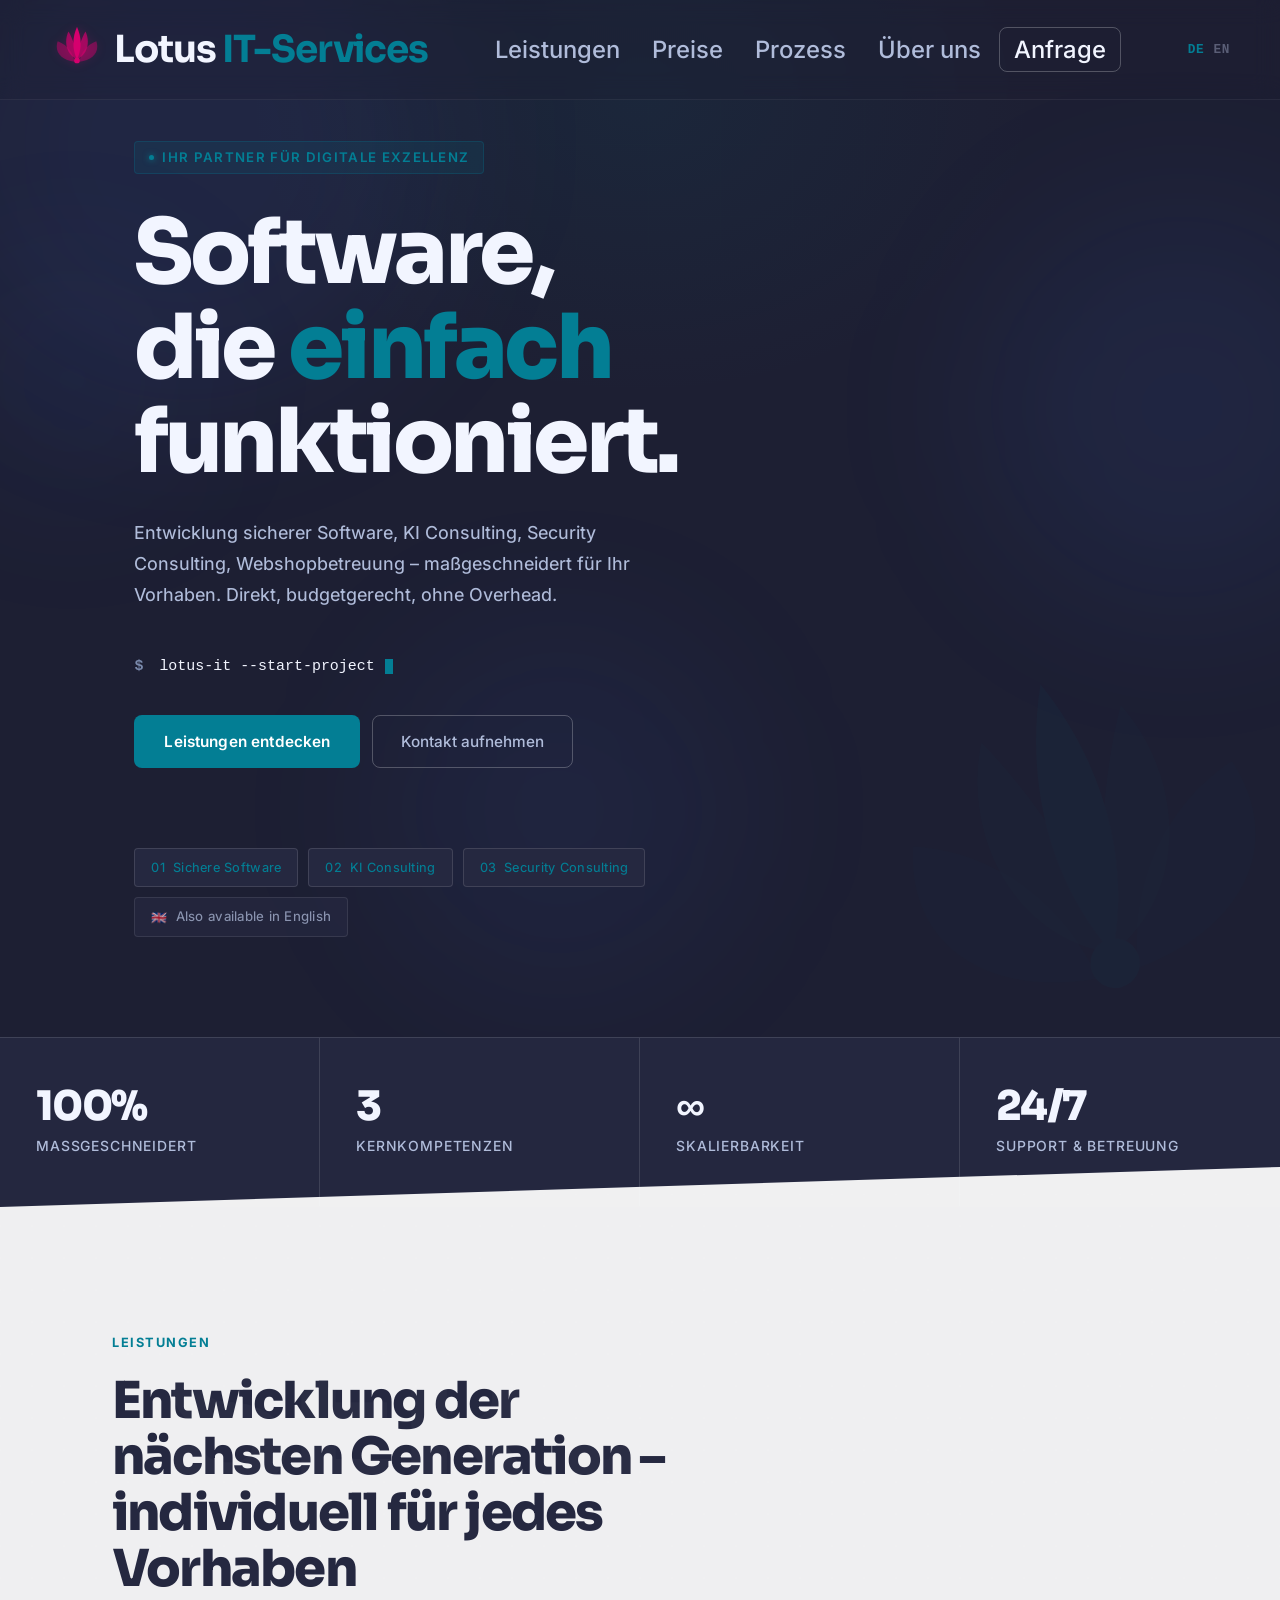
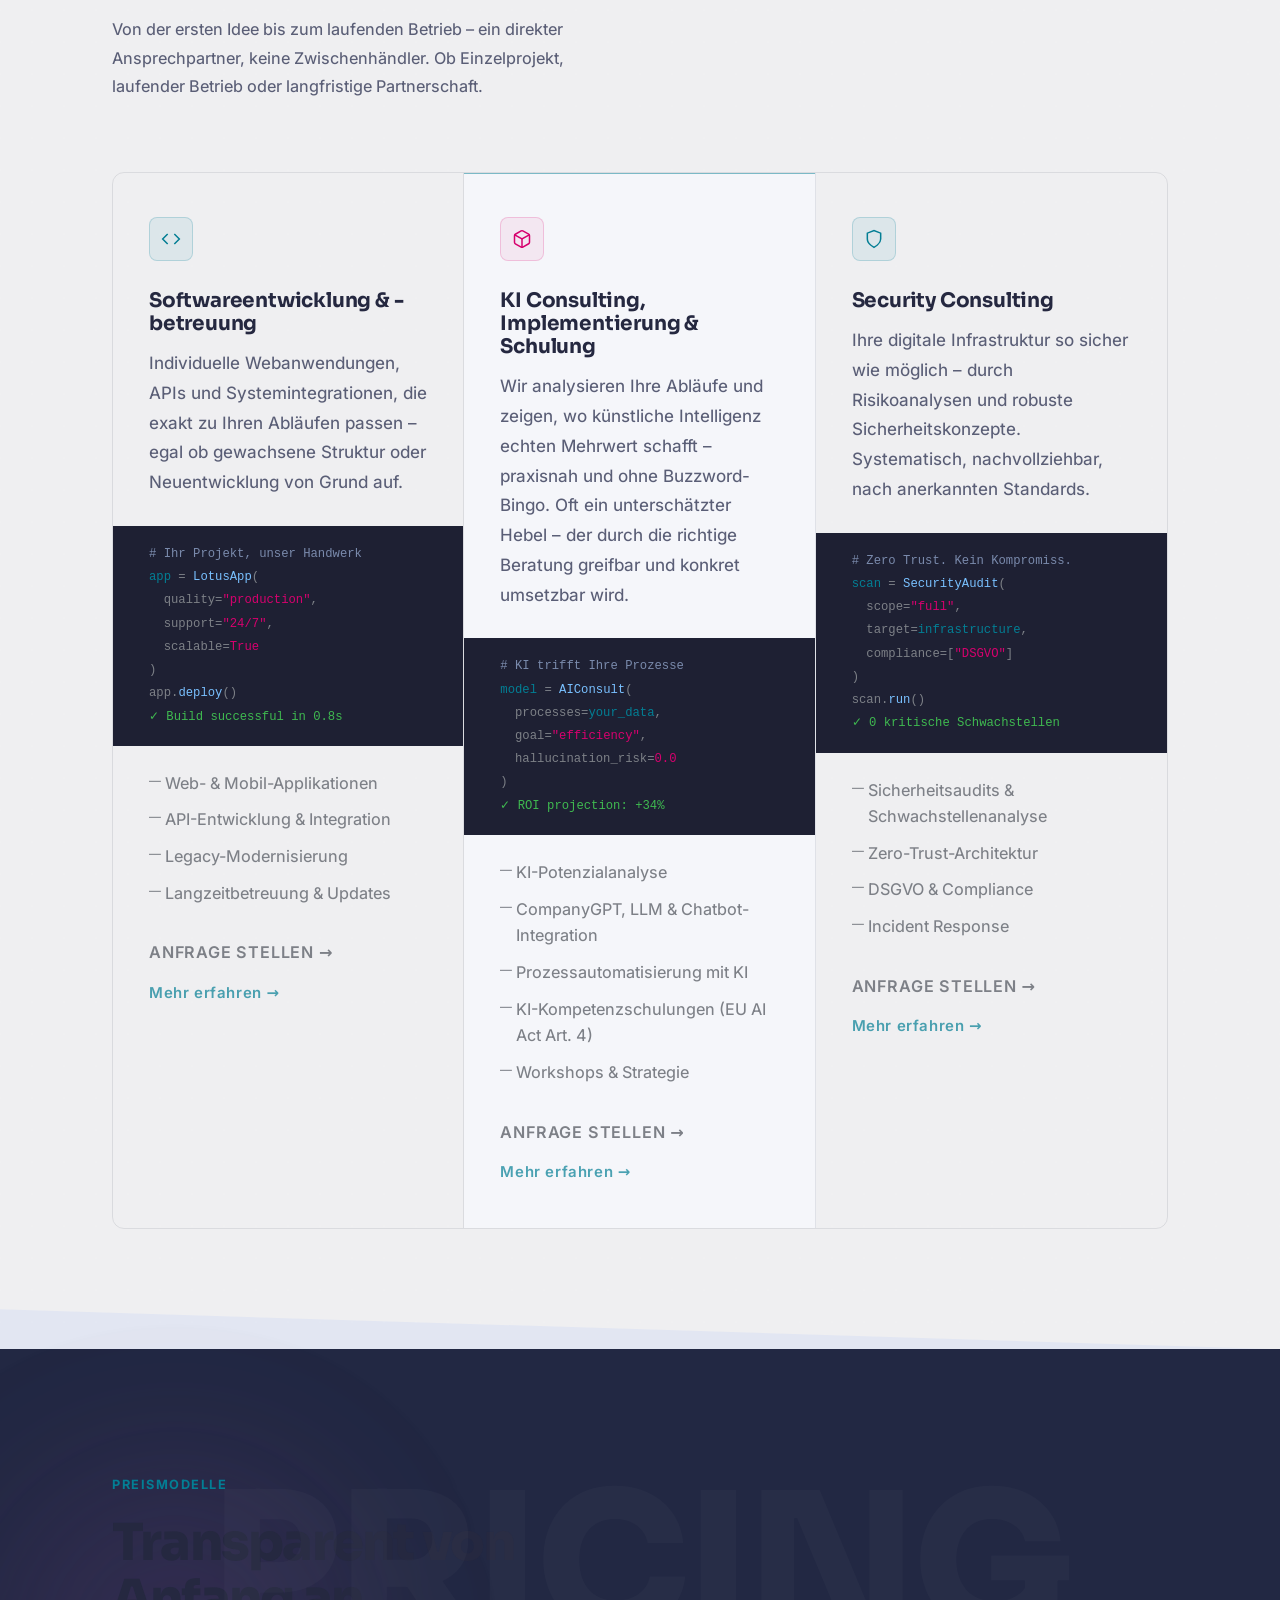
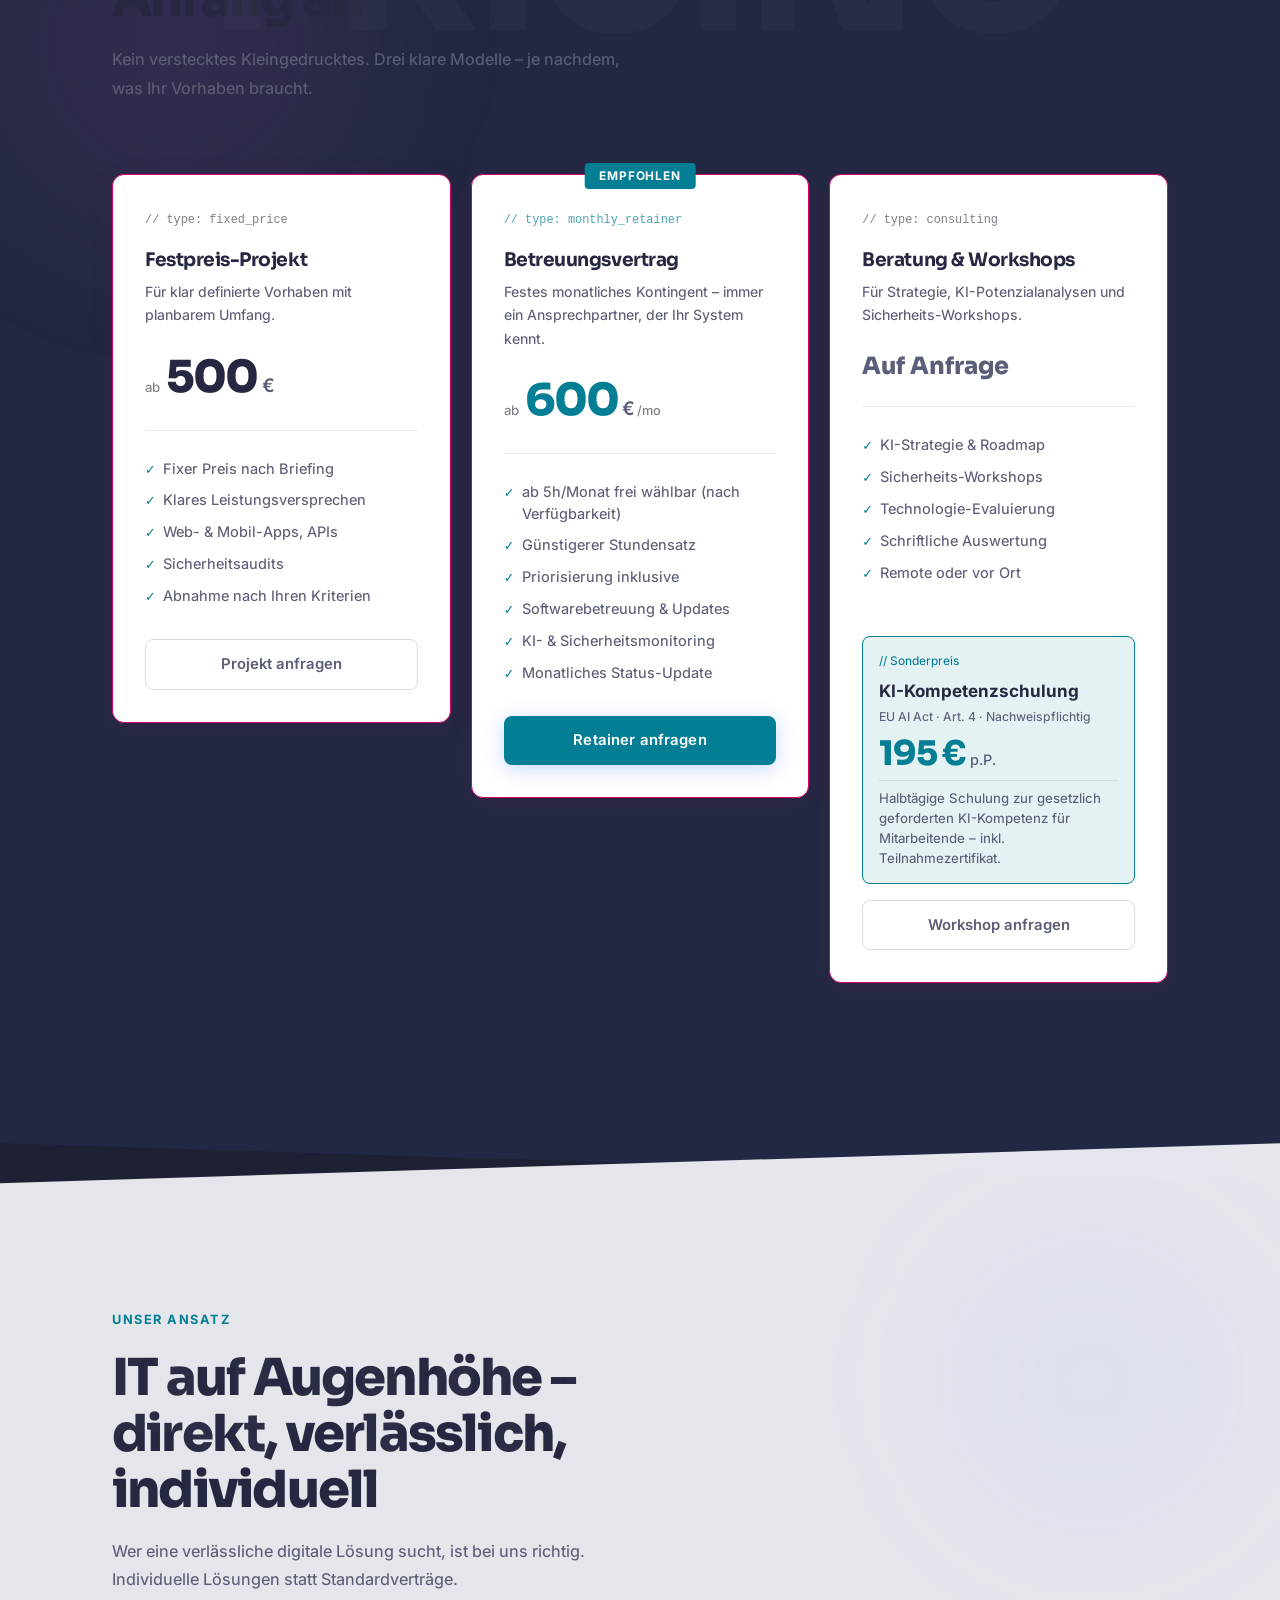
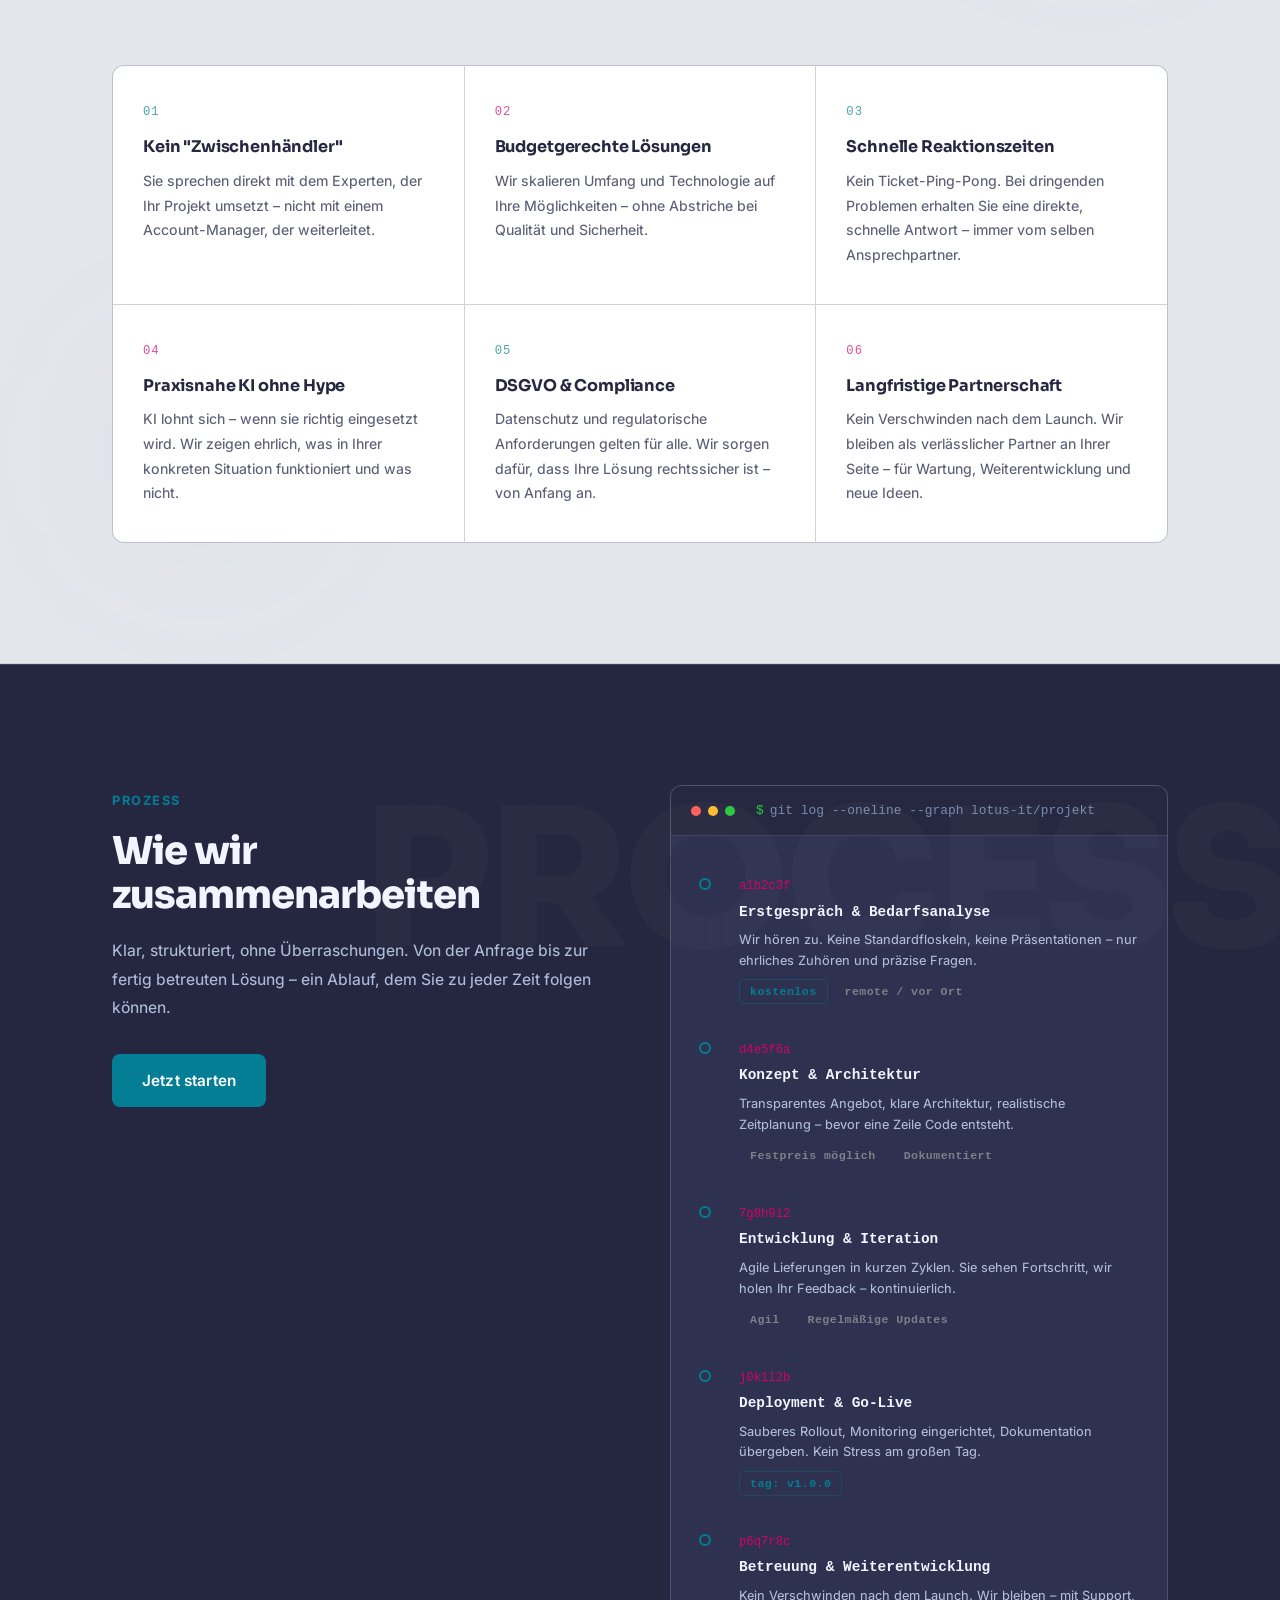
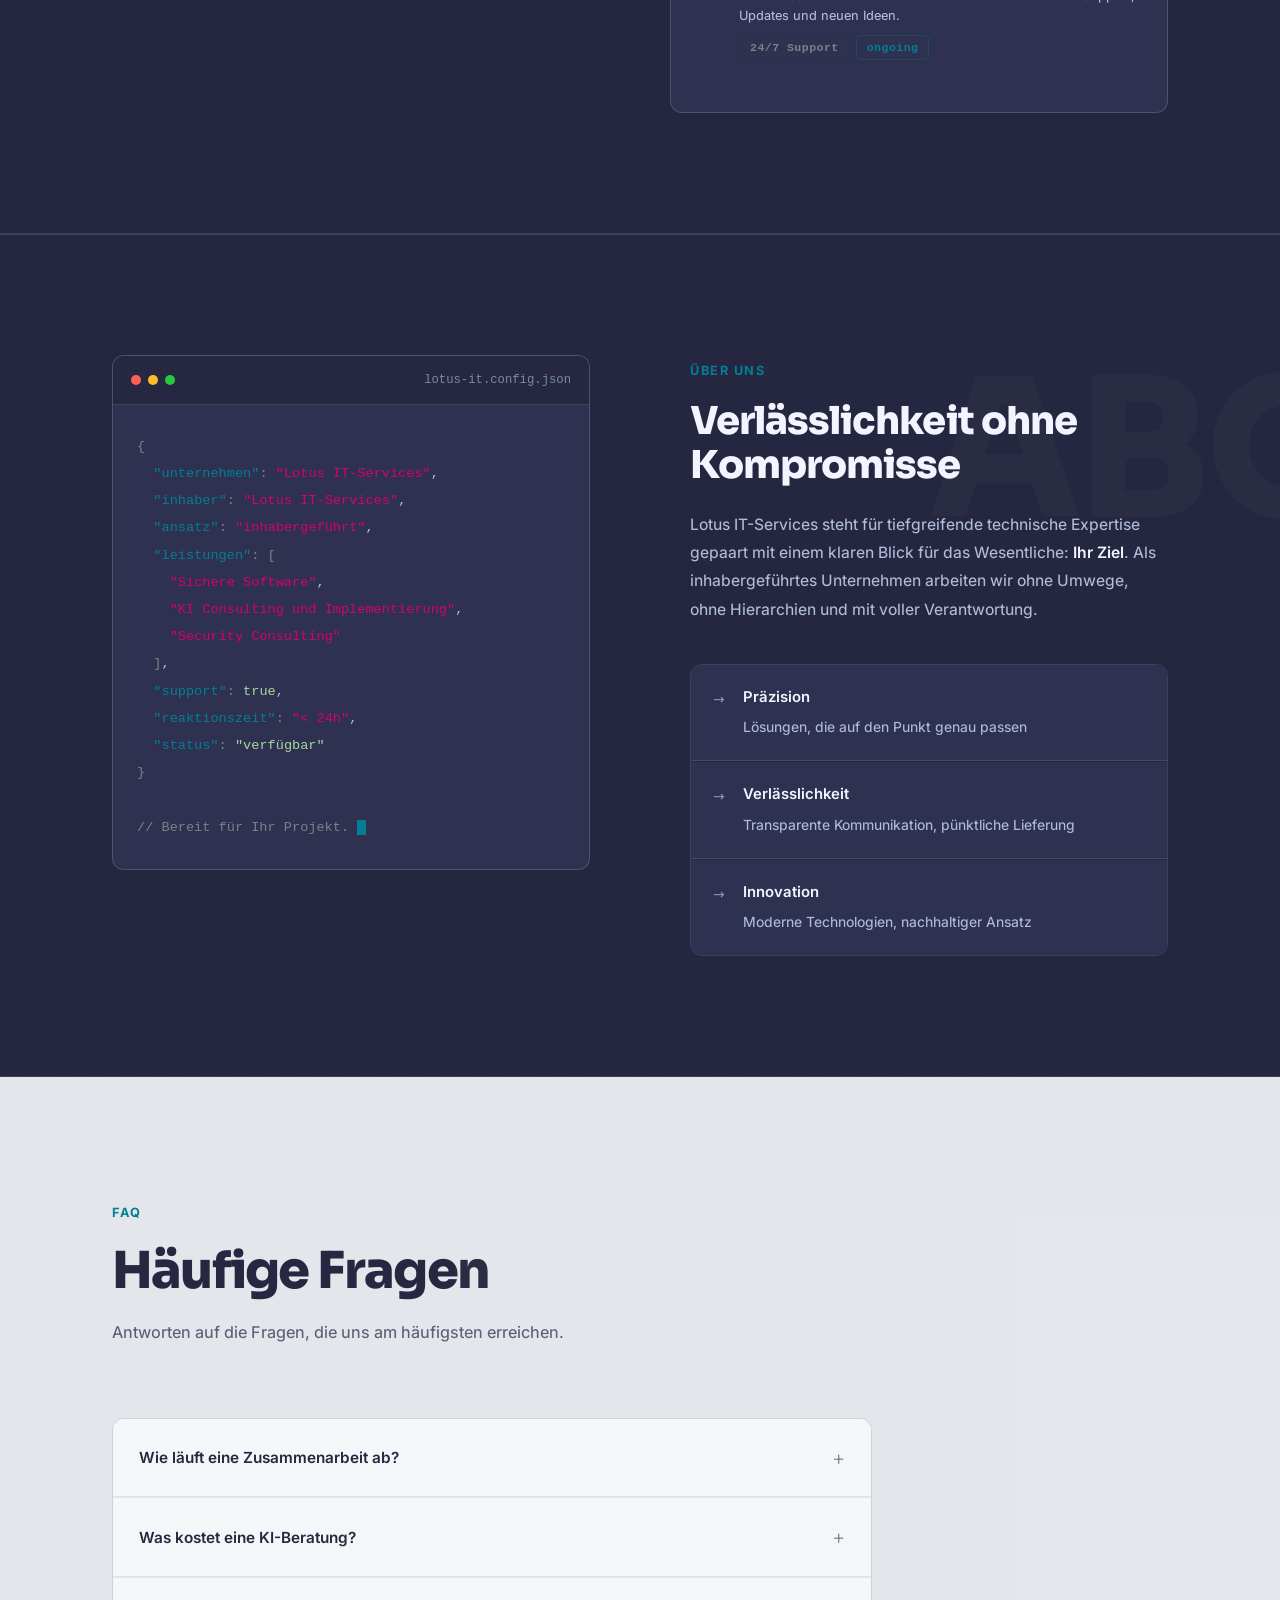
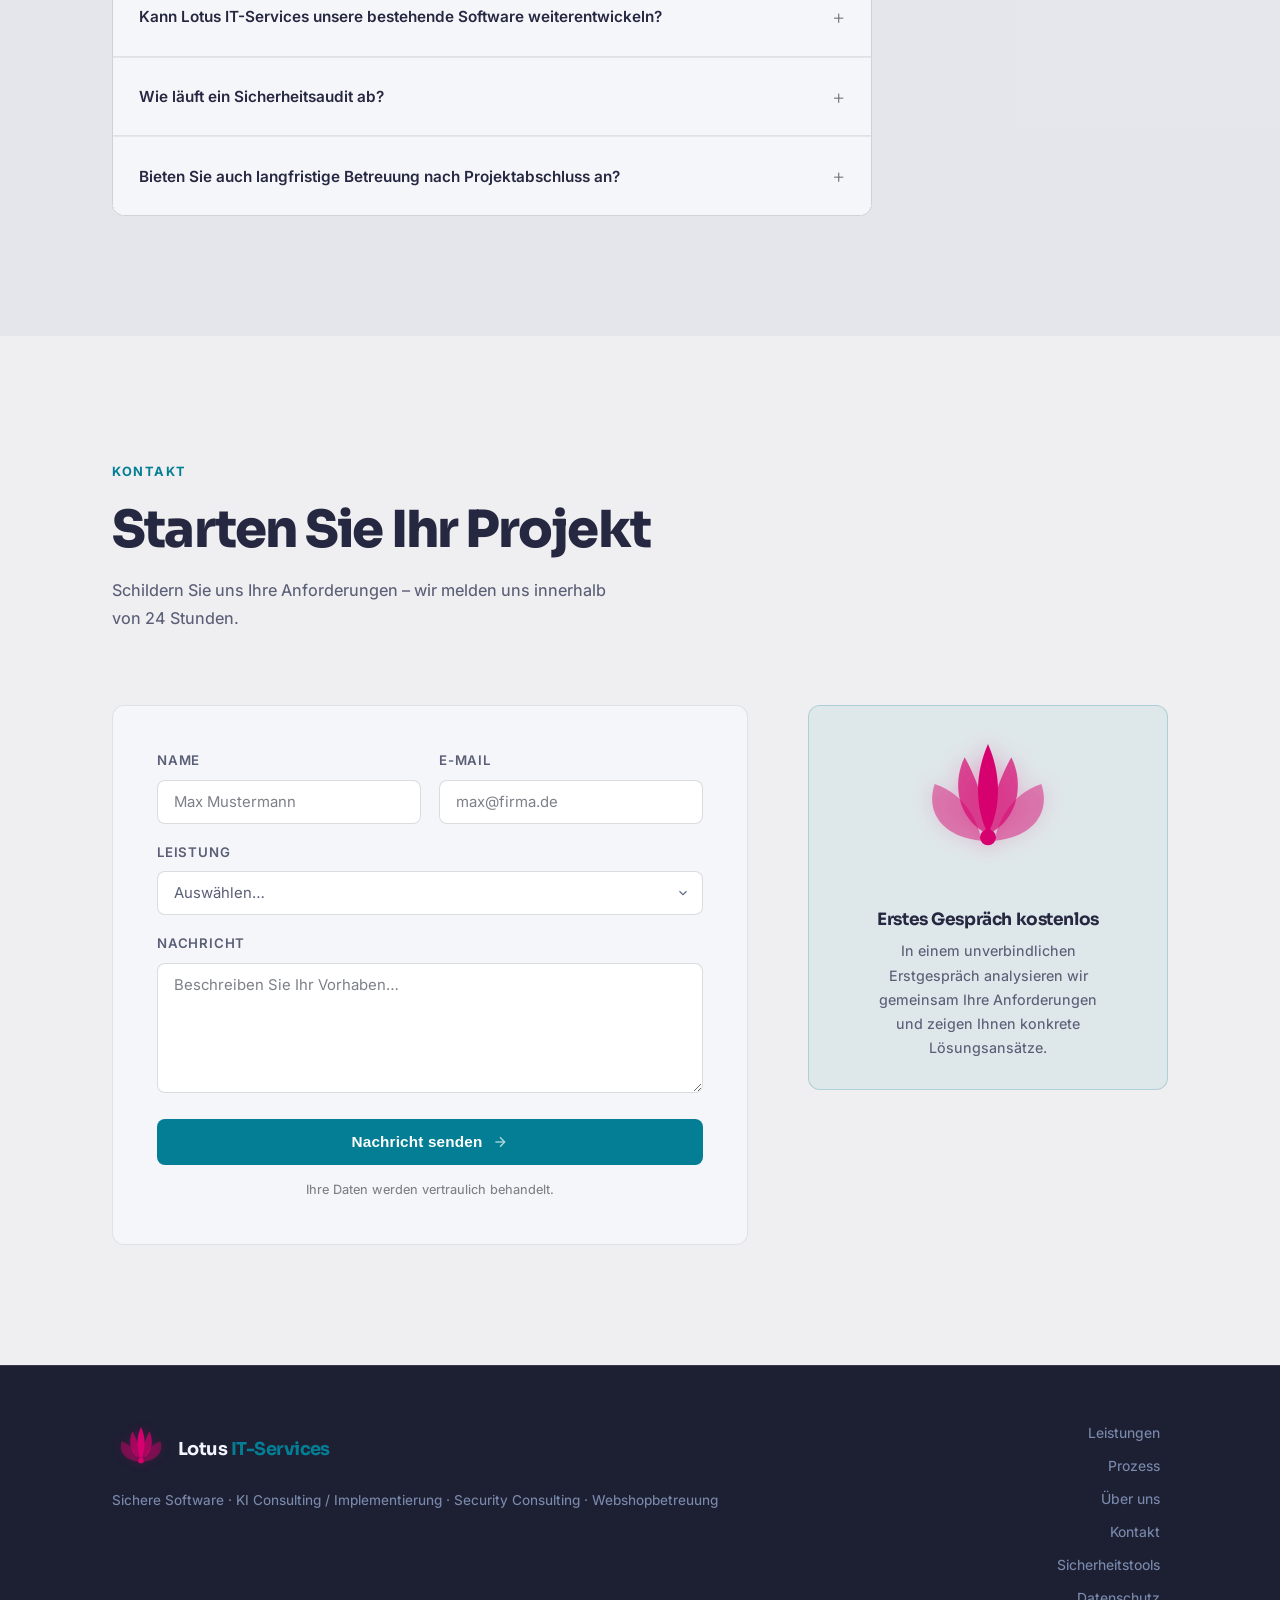
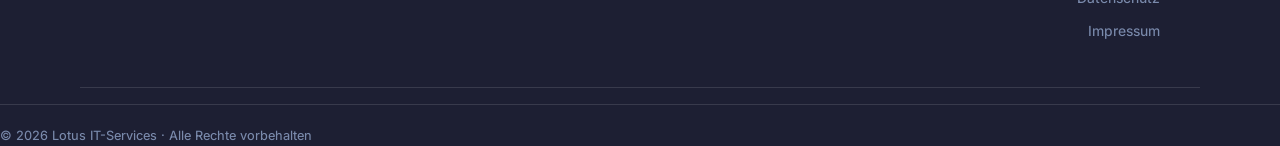
==== index.html @ 37b4e8fc "First commit" ====
<!DOCTYPE html>
<html lang="de">
<head>
  <meta charset="UTF-8" />
  <meta name="viewport" content="width=device-width, initial-scale=1.0" />
  <link rel="icon" type="image/svg+xml" href="favicon.svg" />

  <!-- Primary SEO -->
  <title>Lotus IT-Services | Sichere Software, KI & Security Consulting</title>
  <meta name="description" content="Lotus IT-Services: Sichere Softwareentwicklung, KI Consulting und Implementierung, Security Consulting und Webshopbetreuung in Nordhessen und Mittelhessen. IHK-geprüft, ISTQB-zertifiziert." />
  <meta name="keywords" content="Softwareentwicklung Battenberg Eder, sichere Software, IT-Beratung Nordhessen, KI Consulting und Implementierung Hessen, KI-Schulung EU AI Act, KI-Kompetenzschulung Art. 4, EU AI Act Schulung Hessen, IHK KI-Manager, KI-Beauftragter Hessen, ISTQB Softwaretest, Security Consulting Waldeck-Frankenberg, Softwareentwicklung Marburg, IT-Dienstleister Korbach, Webshopbetreuung Hessen, Webentwicklung Hessen, IT-Beratung Frankenberg, Softwarebetreuung Hessen, Schwachstellenanalyse, Mittelhessen, Kassel, Gießen, Wetzlar, Fulda, Bad Hersfeld, Fritzlar, Homberg, Schwalmstadt, IT-Services Nordhessen, IT-Beratung Mittelhessen, Softwareentwicklung Kassel, KI-Consulting Marburg, Security Consulting Mittelhessen, Webshopbetreuung Nordhessen" />
  <meta name="author" content="Lotus IT-Services" />
  <meta name="robots" content="index, follow, max-snippet:-1, max-image-preview:large, max-video-preview:-1" />
  <meta name="theme-color" content="#1e2033" />
  <link rel="canonical" href="https://www.lotus-it.de/" />
  <link rel="alternate" hreflang="x-default" href="https://www.lotus-it.de/" />
  <link rel="alternate" hreflang="de" href="https://www.lotus-it.de/" />
  <link rel="alternate" hreflang="en" href="https://www.lotus-it.de/?lang=en" />

  <!-- Open Graph / Facebook -->
  <meta property="og:type" content="website" />
  <meta property="og:url" content="https://www.lotus-it.de/" />
  <meta property="og:title" content="Sichere Softwareentwicklung, KI Consulting / Implementierung & Security Consulting | Lotus IT-Services" />
  <meta property="og:description" content="Lotus IT-Services: Entwicklung sicherer Software, KI Consulting und Implementierung, Security Consulting und Webshopbetreuung in Nordhessen und Mittelhessen. IHK-geprüft, ISTQB-zertifiziert, inhabergeführt." />
  <meta property="og:locale" content="de_DE" />
  <meta property="og:site_name" content="Lotus IT-Services" />


  <!-- Structured Data: Organization + WebSite + FAQPage -->
  <script type="application/ld+json">
  {
    "@context": "https://schema.org",
    "@graph": [
      {
        "@type": "ProfessionalService",
        "@id": "https://www.lotus-it.de/#organization",
        "name": "Lotus IT-Services",
        "alternateName": "Lotus IT",
        "description": "Lotus IT-Services: Entwicklung sicherer Software, KI Consulting und Implementierung, Security Consulting und Webshopbetreuung – inhabergeführt, direkt und budgetgerecht.",
        "url": "https://www.lotus-it.de/",
        "telephone": "+4964528024680",
        "email": "contact@lotus-it.eu",
        "priceRange": "€€",
        "address": {
          "@type": "PostalAddress",
          "streetAddress": "c/o Falk Fehlandt, Kochstraße 15",
          "postalCode": "04275",
          "addressLocality": "Leipzig",
          "addressRegion": "Sachsen",
          "addressCountry": "DE"
        },
        "areaServed": [
          { "@type": "Country", "name": "Deutschland" },
          { "@type": "AdministrativeArea", "name": "Hessen" },
          { "@type": "AdministrativeArea", "name": "Nordhessen" },
          { "@type": "AdministrativeArea", "name": "Mittelhessen" },
          { "@type": "City", "name": "Battenberg (Eder)" },
          { "@type": "City", "name": "Marburg" },
          { "@type": "City", "name": "Korbach" },
          { "@type": "City", "name": "Frankenberg (Eder)" },
          { "@type": "City", "name": "Kassel" },
          { "@type": "City", "name": "Gießen" },
          { "@type": "City", "name": "Wetzlar" },
          { "@type": "City", "name": "Fulda" },
          { "@type": "City", "name": "Bad Hersfeld" },
          { "@type": "City", "name": "Fritzlar" },
          { "@type": "City", "name": "Homberg (Efze)" },
          { "@type": "City", "name": "Schwalmstadt" }
        ],
        "serviceType": [
          "Sichere Softwareentwicklung",
          "KI Consulting",
          "KI-Implementierung",
          "KI-Schulungen",
          "EU AI Act Art. 4 Kompetenzschulung",
          "Security Consulting",
          "Webshopbetreuung",
          "Softwarebetreuung",
          "DSGVO-Compliance"
        ],
        "knowsAbout": [
          "Sichere Softwareentwicklung",
          "Künstliche Intelligenz",
          "EU AI Act",
          "IT-Sicherheit",
          "DSGVO",
          "ISTQB Softwaretest",
          "KI-Governance",
          "E-Commerce",
          "Webshop-Systeme"
        ],
        "hasCredential": [
          {
            "@type": "EducationalOccupationalCredential",
            "name": "IHK-geprüfter KI-Manager",
            "credentialCategory": "certification",
            "recognizedBy": { "@type": "Organization", "name": "IHK" }
          },
          {
            "@type": "EducationalOccupationalCredential",
            "name": "IHK-geprüfter KI-Beauftragter",
            "credentialCategory": "certification",
            "recognizedBy": { "@type": "Organization", "name": "IHK" }
          },
          {
            "@type": "EducationalOccupationalCredential",
            "name": "ISTQB Certified Tester",
            "credentialCategory": "certification",
            "recognizedBy": { "@type": "Organization", "name": "ISTQB" }
          }
        ]
      },
      {
        "@type": "WebSite",
        "@id": "https://www.lotus-it.de/#website",
        "url": "https://www.lotus-it.de/",
        "name": "Lotus IT-Services",
        "description": "Sichere Software, KI Consulting und Implementierung, Security Consulting und Webshopbetreuung – inhabergeführt aus Battenberg (Eder).",
        "publisher": { "@id": "https://www.lotus-it.de/#organization" },
        "inLanguage": ["de-DE", "en"]
      },
      {
        "@type": "FAQPage",
        "mainEntity": [
          {
            "@type": "Question",
            "name": "Wie läuft eine Zusammenarbeit ab?",
            "acceptedAnswer": {
              "@type": "Answer",
              "text": "Nach einem kostenlosen Erstgespräch erstellen wir ein transparentes Angebot mit klarer Architektur und realistischer Zeitplanung. Die Umsetzung erfolgt agil in kurzen Zyklen – mit regelmäßigen Updates und direktem Feedback."
            }
          },
          {
            "@type": "Question",
            "name": "Was kostet eine KI-Beratung?",
            "acceptedAnswer": {
              "@type": "Answer",
              "text": "Das erste Gespräch ist kostenlos und unverbindlich. Im Anschluss erhalten Sie ein transparentes Angebot – ohne versteckte Kosten. Festpreisprojekte sind ebenso möglich wie laufende Betreuungsmodelle."
            }
          },
          {
            "@type": "Question",
            "name": "Kann Lotus IT-Services unsere bestehende Software weiterentwickeln?",
            "acceptedAnswer": {
              "@type": "Answer",
              "text": "Absolut. Wir übernehmen bestehende Systeme, analysieren die Codebasis und entwickeln gezielt weiter – egal ob es sich um Legacy-Anwendungen oder moderne Stacks handelt."
            }
          },
          {
            "@type": "Question",
            "name": "Wie läuft ein Sicherheitsaudit ab?",
            "acceptedAnswer": {
              "@type": "Answer",
              "text": "Wir beginnen mit einer strukturierten Bestandsaufnahme Ihrer Infrastruktur, identifizieren Schwachstellen und erstellen einen priorisierten Maßnahmenplan – verständlich, ohne IT-Kauderwelsch."
            }
          },
          {
            "@type": "Question",
            "name": "Bieten Sie auch langfristige Betreuung nach Projektabschluss an?",
            "acceptedAnswer": {
              "@type": "Answer",
              "text": "Ja. Wir bieten Wartungs- und Supportverträge für eine dauerhafte Betreuung an – so bleiben Ihre Systeme aktuell und sicher, ohne dass Sie sich darum kümmern müssen."
            }
          }
        ]
      }
    ]
  }
  </script>

  <link rel="stylesheet" href="fonts/fonts.css" />
  <link rel="stylesheet" href="style.css" />
</head>
<body>

  <canvas id="hero-canvas" aria-hidden="true"></canvas>

  <!-- Lotus SVG symbol – reused throughout the site via <use href="#lotus"> -->
  <svg aria-hidden="true" style="display:none" xmlns="http://www.w3.org/2000/svg">
    <symbol id="lotus" viewBox="0 0 24 24" fill="none">
      <!-- Outer petals: wide fan, inner edge tracing the inner petals' outer edge -->
      <path d="M11 16 C5.5 15.5 2.5 12 4 7.5 C8.5 9 10.5 13 11 16Z" fill="currentColor" opacity="0.45"/>
      <path d="M13 16 C18.5 15.5 21.5 12 20 7.5 C15.5 9 13.5 13 13 16Z" fill="currentColor" opacity="0.45"/>
      <!-- Inner side petals: taller, leaning inward -->
      <path d="M12 15 C7.5 13 6.5 7.5 8.5 3.5 C10.5 7 12 12 12 15Z" fill="currentColor" opacity="0.68"/>
      <path d="M12 15 C16.5 13 17.5 7.5 15.5 3.5 C13.5 7 12 12 12 15Z" fill="currentColor" opacity="0.68"/>
      <!-- Center front petal: tallest, narrow -->
      <path d="M12 15 C10 11 10 6 12 1.5 C14 6 14 11 12 15Z" fill="currentColor"/>
      <!-- Stamen -->
      <circle cx="12" cy="15.5" r="1.2" fill="currentColor"/>
    </symbol>
  </svg>

  <!-- UNDER CONSTRUCTION BANNER – Kommentar setzen zum Deaktivieren 
  <div id="construction-banner" data-nosnippet>🚧 <strong>Under Construction</strong> 🚧</div>  -->

  <!-- Navigation -->
  <nav id="navbar">
    <div class="nav-inner">
      <a class="logo" href="#hero">
        <svg class="logo-icon" aria-hidden="true"><use href="#lotus"/></svg>
        <span>Lotus <strong>IT-Services</strong></span>
      </a>
      <ul class="nav-links">
        <li><a href="#leistungen" data-i18n="nav.leistungen">Leistungen</a></li>
        <li><a href="#pricing" data-i18n="nav.preise">Preise</a></li>
        <li><a href="#prozess" data-i18n="nav.prozess">Prozess</a></li>
        <li><a href="#ueber-uns" data-i18n="nav.ueber">Über uns</a></li>
        <li><a href="#kontakt" class="btn-nav" data-i18n="nav.cta">Anfrage</a></li>
      </ul>
      <div class="lang-switch">
        <button class="lang-btn active" data-lang="de" aria-label="Deutsch">DE</button>
        <span class="lang-sep">/</span>
        <button class="lang-btn" data-lang="en" aria-label="English">EN</button>
      </div>
      <button class="hamburger" aria-label="Menü öffnen" aria-expanded="false">
        <span></span><span></span><span></span>
      </button>
    </div>
    <div class="mobile-menu">
      <ul>
        <li><a href="#leistungen" data-i18n="nav.leistungen">Leistungen</a></li>
        <li><a href="#pricing" data-i18n="nav.preise">Preise</a></li>
        <li><a href="#prozess" data-i18n="nav.prozess">Prozess</a></li>
        <li><a href="#ueber-uns" data-i18n="nav.ueber">Über uns</a></li>
        <li><a href="#kontakt" class="btn-nav" data-i18n="nav.cta">Anfrage</a></li>
      </ul>
    </div>
  </nav>

  <main>

  <!-- Hero -->
  <section id="hero" aria-label="Einstieg">
    <div class="orb orb-1" aria-hidden="true"></div>
    <div class="orb orb-2" aria-hidden="true"></div>
    <div class="orb orb-3" aria-hidden="true"></div>
    <div class="hero-content">
      <span class="hero-badge" data-i18n="hero.badge">Ihr Partner für digitale Exzellenz</span>
      <h1 data-i18n-html="hero.h1">Software,<br />die <em>sicher</em><br />funktioniert.</h1>
      <p class="hero-sub" data-i18n="hero.sub">
        Entwicklung sicherer Software, KI Consulting und Implementierung, Security Consulting, Webshopbetreuung –
        direkt, budgetgerecht, ohne Overhead.
      </p>

      <!-- Typing animation line -->
      <div class="hero-typing-wrap">
        <span class="hero-prompt"></span>
        <span id="heroTyping"></span>
        <span class="hero-typing-cursor"></span>
      </div>

      <div class="hero-cta">
        <a href="#leistungen" class="btn-primary" data-i18n="hero.cta1">Leistungen entdecken</a>
        <a href="#kontakt" class="btn-ghost" data-i18n="hero.cta2">Kontakt aufnehmen</a>
      </div>
      <div class="hero-chips">
        <div class="hero-chip"><span>01</span> <span data-i18n="hero.chip1">Sichere Software</span></div>
        <div class="hero-chip"><span>02</span> <span data-i18n="hero.chip2">KI Consulting und Implementierung</span></div>
        <div class="hero-chip"><span>03</span> <span data-i18n="hero.chip3">Security Consulting</span></div>
        <div class="hero-chip hero-chip-lang" onclick="applyLang('en')" style="cursor:pointer" data-lang-show="de">
          <span>🇬🇧</span> Also available in English
        </div>
      </div>
    </div>
    <div class="hero-lotus-bg" aria-hidden="true">
      <svg viewBox="0 0 24 24" fill="none" xmlns="http://www.w3.org/2000/svg">
        <path d="M11 16 C5.5 15.5 2.5 12 4 7.5 C8.5 9 10.5 13 11 16Z" fill="currentColor" opacity="0.45"/>
        <path d="M13 16 C18.5 15.5 21.5 12 20 7.5 C15.5 9 13.5 13 13 16Z" fill="currentColor" opacity="0.45"/>
        <path d="M12 15 C7.5 13 6.5 7.5 8.5 3.5 C10.5 7 12 12 12 15Z" fill="currentColor" opacity="0.68"/>
        <path d="M12 15 C16.5 13 17.5 7.5 15.5 3.5 C13.5 7 12 12 12 15Z" fill="currentColor" opacity="0.68"/>
        <path d="M12 15 C10 11 10 6 12 1.5 C14 6 14 11 12 15Z" fill="currentColor"/>
        <circle cx="12" cy="15.5" r="1.2" fill="currentColor"/>
      </svg>
    </div>
  </section>

  <!-- Stats -->
  <section id="stats" aria-label="Kennzahlen">
    <div class="stats-grid">
      <div class="stat-item" data-reveal="scale">
        <div class="stat-num" data-target="100" data-suffix="%">0%</div>
        <div class="stat-label" data-i18n="stat.1">Maßgeschneidert</div>
      </div>
      <div class="stat-item" data-reveal="scale">
        <div class="stat-num" data-target="3" data-suffix="">0</div>
        <div class="stat-label" data-i18n="stat.2">Kernkompetenzen</div>
      </div>
      <div class="stat-item" data-reveal="scale">
        <div class="stat-num">∞</div>
        <div class="stat-label" data-i18n="stat.3">Skalierbarkeit</div>
      </div>
      <div class="stat-item" data-reveal="scale">
        <div class="stat-num" data-target="24" data-suffix="/7">0/7</div>
        <div class="stat-label" data-i18n="stat.4">Support &amp; Betreuung</div>
      </div>
    </div>
  </section>

  <!-- Leistungen -->
  <section id="leistungen" aria-label="Leistungen">
    <div class="container">
      <div class="section-header">
        <span class="section-bg-text" aria-hidden="true">SERVICES</span>
        <span class="section-tag" data-i18n="svc.tag">Leistungen</span>
        <h2 data-i18n="svc.h2">Entwicklung der nächsten Generation – passend für jedes Vorhaben</h2>
        <p data-i18n="svc.sub">Von der ersten Idee bis zum laufenden Betrieb – ein direkter Ansprechpartner, keine Zwischenhändler. Ob Einzelprojekt, laufender Betrieb oder langfristige Partnerschaft.</p>
      </div>
      <div class="services-grid">

        <div class="service-card" data-idx="1" data-reveal="from-bottom" data-modal="modal-software" role="button" tabindex="0" aria-haspopup="dialog">
          <div class="service-icon-wrap s-blue">
            <svg viewBox="0 0 24 24" fill="none" stroke="currentColor" stroke-width="1.8">
              <polyline points="16 18 22 12 16 6"/><polyline points="8 6 2 12 8 18"/>
            </svg>
          </div>
          <h3 data-i18n="svc1.h3">Softwareentwicklung &amp; -betreuung</h3>
          <p data-i18n="svc1.p">Individuelle Webanwendungen, APIs und Systemintegrationen, die exakt zu Ihren Abläufen passen – egal ob gewachsene Struktur oder Neuentwicklung von Grund auf.</p>

          <!-- Code snippet -->
          <div class="service-snippet">
            <span class="sn-comment"># Ihr Projekt, unser Handwerk</span><br />
            <span class="sn-key">app</span> = <span class="sn-fn">LotusApp</span>(<br />
            &nbsp;&nbsp;quality=<span class="sn-str">"production"</span>,<br />
            &nbsp;&nbsp;support=<span class="sn-str">"24/7"</span>,<br />
            &nbsp;&nbsp;scalable=<span class="sn-num">True</span><br />
            )<br />
            app.<span class="sn-fn">deploy</span>()<br />
            <span class="sn-ok">✓ Build successful in 0.8s</span>
          </div>

          <ul class="service-list">
            <li data-i18n="svc1.li1">Web- &amp; Mobil-Applikationen</li>
            <li data-i18n="svc1.li2">API-Entwicklung &amp; Integration</li>
            <li data-i18n="svc1.li3">Legacy-Modernisierung</li>
            <li data-i18n="svc1.li4">Langzeitbetreuung &amp; Updates</li>
          </ul>
          <a href="#kontakt" class="service-link" data-i18n="svc1.link">Anfrage stellen →</a>
          <span class="service-more" data-i18n="svc.more">Mehr erfahren →</span>
        </div>

        <div class="service-card featured" data-idx="2" data-reveal="from-bottom" data-modal="modal-ki" role="button" tabindex="0" aria-haspopup="dialog">
          <div class="service-icon-wrap s-violet">
            <svg viewBox="0 0 24 24" fill="none" stroke="currentColor" stroke-width="1.8">
              <path d="M21 16V8a2 2 0 0 0-1-1.73l-7-4a2 2 0 0 0-2 0l-7 4A2 2 0 0 0 3 8v8a2 2 0 0 0 1 1.73l7 4a2 2 0 0 0 2 0l7-4A2 2 0 0 0 21 16z"/>
              <polyline points="3.27 6.96 12 12.01 20.73 6.96"/>
              <line x1="12" y1="22.08" x2="12" y2="12"/>
            </svg>
          </div>
          <h3 data-i18n="svc2.h3">KI Consulting, Implementierung &amp; Schulung</h3>
          <p data-i18n="svc2.p">Wir analysieren Ihre Abläufe und zeigen, wo künstliche Intelligenz echten Mehrwert schafft – praxisnah und ohne Buzzword-Bingo. Oft ein unterschätzter Hebel – der durch die richtige Beratung greifbar und konkret umsetzbar wird.</p>

          <!-- Code snippet -->
          <div class="service-snippet">
            <span class="sn-comment"># KI trifft Ihre Prozesse</span><br />
            <span class="sn-key">model</span> = <span class="sn-fn">AIConsult</span>(<br />
            &nbsp;&nbsp;processes=<span class="sn-key">your_data</span>,<br />
            &nbsp;&nbsp;goal=<span class="sn-str">"efficiency"</span>,<br />
            &nbsp;&nbsp;hallucination_risk=<span class="sn-num">0.0</span><br />
            )<br />
            <span class="sn-ok">✓ ROI projection: +34%</span>
          </div>

          <ul class="service-list">
            <li data-i18n="svc2.li1">KI-Potenzialanalyse</li>
            <li data-i18n="svc2.li2">LLM &amp; Chatbot-Integration</li>
            <li data-i18n="svc2.li3">Prozessautomatisierung mit KI</li>
            <li data-i18n="svc2.li4">KI-Kompetenzschulungen (EU AI Act Art. 4)</li>
            <li data-i18n="svc2.li5">Workshops &amp; Strategie</li>
          </ul>
          <a href="#kontakt" class="service-link" data-i18n="svc2.link">Anfrage stellen →</a>
          <span class="service-more" data-i18n="svc.more">Mehr erfahren →</span>
        </div>

        <div class="service-card" data-idx="3" data-reveal="from-bottom" data-modal="modal-security" role="button" tabindex="0" aria-haspopup="dialog">
          <div class="service-icon-wrap s-amber">
            <svg viewBox="0 0 24 24" fill="none" stroke="currentColor" stroke-width="1.8">
              <path d="M12 22s8-4 8-10V5l-8-3-8 3v7c0 6 8 10 8 10z"/>
            </svg>
          </div>
          <h3 data-i18n="svc3.h3">Security Consulting</h3>
          <p data-i18n="svc3.p">Ihre digitale Infrastruktur so sicher wie möglich – durch Risikoanalysen und robuste Sicherheitskonzepte. Systematisch, nachvollziehbar, nach anerkannten Standards.</p>

          <!-- Code snippet -->
          <div class="service-snippet">
            <span class="sn-comment"># Zero Trust. Kein Kompromiss.</span><br />
            <span class="sn-key">scan</span> = <span class="sn-fn">SecurityAudit</span>(<br />
            &nbsp;&nbsp;scope=<span class="sn-str">"full"</span>,<br />
            &nbsp;&nbsp;target=<span class="sn-key">infrastructure</span>,<br />
            &nbsp;&nbsp;compliance=[<span class="sn-str">"DSGVO"</span>]<br />
            )<br />
            scan.<span class="sn-fn">run</span>()<br />
            <span class="sn-ok">✓ 0 kritische Schwachstellen</span>
          </div>

          <ul class="service-list">
            <li data-i18n="svc3.li1">Sicherheitsaudits &amp; Schwachstellenanalyse</li>
            <li data-i18n="svc3.li2">Zero-Trust-Architektur</li>
            <li data-i18n="svc3.li3">DSGVO &amp; Compliance</li>
            <li data-i18n="svc3.li4">Incident Response</li>
          </ul>
          <a href="#kontakt" class="service-link" data-i18n="svc3.link">Anfrage stellen →</a>
          <span class="service-more" data-i18n="svc.more">Mehr erfahren →</span>
        </div>

      </div>
    </div>
  </section>

  <!-- Pricing -->
  <section id="pricing" aria-label="Preismodelle">
    <div class="pricing-blob pricing-blob--magenta" aria-hidden="true"></div>
    <div class="pricing-blob pricing-blob--teal" aria-hidden="true"></div>
    <div class="container">
      <div class="section-header">
        <span class="section-bg-text" aria-hidden="true">PRICING</span>
        <span class="section-tag" data-i18n="pricing.tag">Preismodelle</span>
        <h2 data-i18n="pricing.h2">Transparent von Anfang an</h2>
        <p data-i18n="pricing.sub">Kein verstecktes Kleingedrucktes. Drei klare Modelle – je nachdem, was Ihr Vorhaben braucht.</p>
      </div>
      <div class="pricing-grid">

        <!-- Festpreis -->
        <div class="pricing-card">
          <div class="pricing-type">// type: fixed_price</div>
          <h3 data-i18n="p1.h3">Festpreis-Projekt</h3>
          <p class="pricing-sub" data-i18n="p1.sub">Für klar definierte Vorhaben mit planbarem Umfang.</p>
          <div class="pricing-amount">
            <span class="pricing-from">ab</span>
            <span class="pricing-num">500</span>
            <span class="pricing-currency">€</span>
          </div>
          <ul class="pricing-list">
            <li data-i18n="p1.li1">Fixer Preis nach Briefing</li>
            <li data-i18n="p1.li2">Klares Leistungsversprechen</li>
            <li data-i18n="p1.li3">Web- &amp; Mobil-Apps, APIs</li>
            <li data-i18n="p1.li4">Sicherheitsaudits</li>
            <li data-i18n="p1.li5">Abnahme nach Ihren Kriterien</li>
          </ul>
          <a href="#kontakt" class="pricing-cta btn-ghost" data-i18n="p1.cta">Projekt anfragen</a>
        </div>

        <!-- Retainer -->
        <div class="pricing-card pricing-featured">
          <div class="pricing-badge" data-i18n="pricing.badge">Empfohlen</div>
          <div class="pricing-type">// type: monthly_retainer</div>
          <h3 data-i18n="p2.h3">Betreuungsvertrag</h3>
          <p class="pricing-sub" data-i18n="p2.sub">Festes monatliches Kontingent – immer ein Ansprechpartner, der Ihr System kennt.</p>
          <div class="pricing-amount">
            <span class="pricing-from">ab</span>
            <span class="pricing-num">600</span>
            <span class="pricing-currency">€<span class="pricing-period">/mo</span></span>
          </div>
          <ul class="pricing-list">
            <li data-i18n="p2.li1">5–20 h/Monat wählbar</li>
            <li data-i18n="p2.li2">Günstigerer Stundensatz</li>
            <li data-i18n="p2.li3">Priorisierung inklusive</li>
            <li data-i18n="p2.li4">Softwarebetreuung &amp; Updates</li>
            <li data-i18n="p2.li5">KI- &amp; Sicherheitsmonitoring</li>
            <li data-i18n="p2.li6">Monatliches Status-Update</li>
          </ul>
          <a href="#kontakt" class="pricing-cta btn-primary" data-i18n="p2.cta">Retainer anfragen</a>
        </div>

        <!-- Beratung -->
        <div class="pricing-card">
          <div class="pricing-type">// type: consulting</div>
          <h3 data-i18n="p3.h3">Beratung &amp; Workshops</h3>
          <p class="pricing-sub" data-i18n="p3.sub">Für Strategie, KI-Potenzialanalysen und Sicherheits-Workshops.</p>
          <div class="pricing-amount">
            <span class="pricing-num pricing-on-request" data-i18n="pricing.onrequest">Auf Anfrage</span>
          </div>
          <ul class="pricing-list">
            <li data-i18n="p3.li1">KI-Strategie &amp; Roadmap</li>
            <li data-i18n="p3.li2">Sicherheits-Workshops</li>
            <li data-i18n="p3.li3">Technologie-Evaluierung</li>
            <li data-i18n="p3.li4">Schriftliche Auswertung</li>
            <li data-i18n="p3.li5">Remote oder vor Ort</li>
          </ul>
          <div class="pricing-special">
            <div class="pricing-special-label" data-i18n="ps.label">// Sonderpreis</div>
            <div class="pricing-special-title" data-i18n="ps.title">KI-Kompetenzschulung</div>
            <div class="pricing-special-sub" data-i18n="ps.sub">EU AI Act · Art. 4 · Nachweispflichtig</div>
            <div class="pricing-special-price"><span>195 €</span> <span class="pricing-special-unit">p.P.</span></div>
            <div class="pricing-special-desc" data-i18n="ps.desc">Halbtägige Schulung zur gesetzlich geforderten KI-Kompetenz für Mitarbeitende – inkl. Teilnahmezertifikat.</div>
          </div>
          <a href="#kontakt" class="pricing-cta btn-ghost" data-i18n="p3.cta">Workshop anfragen</a>
        </div>

      </div>

      <!-- Starter note -->

    </div>
  </section>

  <!-- Ansatz -->
  <section id="kmu" aria-label="Unser Ansatz">
    <div class="orb orb-s1" aria-hidden="true"></div>
    <div class="orb orb-s2" aria-hidden="true"></div>
    <div class="container">
      <div class="section-header">
        <span class="section-bg-text" aria-hidden="true">APPROACH</span>
        <span class="section-tag" data-i18n="kmu.tag">Unser Ansatz</span>
        <h2 data-i18n-html="kmu.h2">IT auf Augenhöhe –<br />direkt, verlässlich, inhabergeführt</h2>
        <p data-i18n="kmu.sub">Wer eine verlässliche digitale Lösung sucht, ist bei uns richtig. Individuelle Lösungen statt Standardverträge.</p>
      </div>
      <div class="kmu-grid">
        <div class="kmu-card" data-reveal="from-left">
          <div class="kmu-num">01</div>
          <h3 data-i18n="kmu1.h3">Kein Zwischenhändler</h3>
          <p data-i18n="kmu1.p">Sie sprechen direkt mit dem Experten, der Ihr Projekt umsetzt – nicht mit einem Account-Manager, der weiterleitet.</p>
        </div>
        <div class="kmu-card" data-reveal="from-right">
          <div class="kmu-num">02</div>
          <h3 data-i18n="kmu2.h3">Budgetgerechte Lösungen</h3>
          <p data-i18n="kmu2.p">Wir skalieren Umfang und Technologie auf Ihre Möglichkeiten – ohne Abstriche bei Qualität und Sicherheit.</p>
        </div>
        <div class="kmu-card" data-reveal="from-left">
          <div class="kmu-num">03</div>
          <h3 data-i18n="kmu3.h3">Schnelle Reaktionszeiten</h3>
          <p data-i18n="kmu3.p">Kein Ticket-Ping-Pong. Bei dringenden Problemen erhalten Sie eine direkte, schnelle Antwort – immer vom selben Ansprechpartner.</p>
        </div>
        <div class="kmu-card" data-reveal="from-right">
          <div class="kmu-num">04</div>
          <h3 data-i18n="kmu4.h3">Praxisnahe KI ohne Hype</h3>
          <p data-i18n="kmu4.p">KI lohnt sich – wenn sie richtig eingesetzt wird. Wir zeigen ehrlich, was in Ihrer konkreten Situation funktioniert und was nicht.</p>
        </div>
        <div class="kmu-card" data-reveal="from-left">
          <div class="kmu-num">05</div>
          <h3 data-i18n="kmu5.h3">DSGVO &amp; Compliance</h3>
          <p data-i18n="kmu5.p">Datenschutz und regulatorische Anforderungen gelten für alle. Wir sorgen dafür, dass Ihre Lösung rechtssicher ist – von Anfang an.</p>
        </div>
        <div class="kmu-card" data-reveal="from-right">
          <div class="kmu-num">06</div>
          <h3 data-i18n="kmu6.h3">Langfristige Partnerschaft</h3>
          <p data-i18n="kmu6.p">Kein Verschwinden nach dem Launch. Wir bleiben als verlässlicher Partner an Ihrer Seite – für Wartung, Weiterentwicklung und neue Ideen.</p>
        </div>
      </div>
    </div>
  </section>

  <!-- Prozess -->
  <section id="prozess" aria-label="Arbeitsprozess">
    <div class="container prozess-grid">
      <div class="prozess-text">
        <span class="section-bg-text" aria-hidden="true">PROCESS</span>
        <span class="section-tag" data-i18n="proc.tag">Prozess</span>
        <h2 data-i18n="proc.h2">Wie wir zusammenarbeiten</h2>
        <p data-i18n="proc.sub">Klar, strukturiert, ohne Überraschungen. Von der Anfrage bis zur fertig betreuten Lösung – ein Ablauf, dem Sie zu jeder Zeit folgen können.</p>
        <a href="#kontakt" class="btn-primary" data-i18n="proc.cta">Jetzt starten</a>
      </div>
      <div class="prozess-terminal">
        <div class="prozess-bar">
          <span class="terminal-dot td-r"></span>
          <span class="terminal-dot td-y"></span>
          <span class="terminal-dot td-g"></span>
          <span class="prozess-bar-cmd">
            <span class="cmd-dollar">$</span>git log --oneline --graph lotus-it/projekt
          </span>
        </div>
        <div class="git-log">

          <div class="git-entry" data-reveal="from-left">
            <div class="git-node">
              <div class="git-dot"></div>
              <div class="git-line"></div>
            </div>
            <div class="git-body">
              <div class="git-hash">a1b2c3f</div>
              <div class="git-msg" data-i18n="git1.msg">Erstgespräch &amp; Bedarfsanalyse</div>
              <div class="git-desc" data-i18n="git1.desc">Wir hören zu. Keine Standardfloskeln, keine Präsentationen – nur ehrliches Zuhören und präzise Fragen.</div>
              <div class="git-tags">
                <span class="git-tag t-accent" data-i18n="git1.tag1">kostenlos</span>
                <span class="git-tag" data-i18n="git1.tag2">remote / vor Ort</span>
              </div>
            </div>
          </div>

          <div class="git-entry" data-reveal="from-left">
            <div class="git-node">
              <div class="git-dot"></div>
              <div class="git-line"></div>
            </div>
            <div class="git-body">
              <div class="git-hash">d4e5f6a</div>
              <div class="git-msg" data-i18n="git2.msg">Konzept &amp; Architektur</div>
              <div class="git-desc" data-i18n="git2.desc">Transparentes Angebot, klare Architektur, realistische Zeitplanung – bevor eine Zeile Code entsteht.</div>
              <div class="git-tags">
                <span class="git-tag" data-i18n="git2.tag1">Festpreis möglich</span>
                <span class="git-tag" data-i18n="git2.tag2">Dokumentiert</span>
              </div>
            </div>
          </div>

          <div class="git-entry" data-reveal="from-left">
            <div class="git-node">
              <div class="git-dot"></div>
              <div class="git-line"></div>
            </div>
            <div class="git-body">
              <div class="git-hash">7g8h9i2</div>
              <div class="git-msg" data-i18n="git3.msg">Entwicklung &amp; Iteration</div>
              <div class="git-desc" data-i18n="git3.desc">Agile Lieferungen in kurzen Zyklen. Sie sehen Fortschritt, wir holen Ihr Feedback – kontinuierlich.</div>
              <div class="git-tags">
                <span class="git-tag" data-i18n="git3.tag1">Agil</span>
                <span class="git-tag" data-i18n="git3.tag2">Regelmäßige Updates</span>
              </div>
            </div>
          </div>

          <div class="git-entry" data-reveal="from-left">
            <div class="git-node">
              <div class="git-dot"></div>
              <div class="git-line"></div>
            </div>
            <div class="git-body">
              <div class="git-hash">j0k1l2b</div>
              <div class="git-msg" data-i18n="git4.msg">Deployment &amp; Go-Live</div>
              <div class="git-desc" data-i18n="git4.desc">Sauberes Rollout, Monitoring eingerichtet, Dokumentation übergeben. Kein Stress am großen Tag.</div>
              <div class="git-tags">
                <span class="git-tag t-accent">tag: v1.0.0</span>
              </div>
            </div>
          </div>

          <div class="git-entry" data-reveal="from-left">
            <div class="git-node">
              <div class="git-dot"></div>
              <div class="git-line"></div>
            </div>
            <div class="git-body">
              <div class="git-hash">p6q7r8c</div>
              <div class="git-msg" data-i18n="git5.msg">Betreuung &amp; Weiterentwicklung</div>
              <div class="git-desc" data-i18n="git5.desc">Kein Verschwinden nach dem Launch. Wir bleiben – mit Support, Updates und neuen Ideen.</div>
              <div class="git-tags">
                <span class="git-tag">24/7 Support</span>
                <span class="git-tag t-accent">ongoing</span>
              </div>
            </div>
          </div>

        </div>
      </div>
    </div>
  </section>

  <!-- Über uns -->
  <section id="ueber-uns" aria-label="Über Lotus IT-Services">
    <div class="orb orb-s3" aria-hidden="true"></div>
    <div class="container about-grid">
      <div class="about-visual">
        <div class="about-terminal">
          <div class="terminal-bar">
            <span class="terminal-dot td-r"></span>
            <span class="terminal-dot td-y"></span>
            <span class="terminal-dot td-g"></span>
            <span class="terminal-title">lotus-it.config.json</span>
          </div>
          <div class="terminal-body">
            <span class="t-bracket">{</span><br />
            &nbsp;&nbsp;<span class="t-key">"<span data-i18n="about.t.k1">unternehmen</span>"</span><span class="t-bracket">:</span> <span class="t-str">"Lotus IT-Services"</span>,<br />
            &nbsp;&nbsp;<span class="t-key">"<span data-i18n="about.t.k2">inhaber</span>"</span><span class="t-bracket">:</span> <span class="t-str">"Lotus IT-Services"</span>,<br />
            &nbsp;&nbsp;<span class="t-key">"<span data-i18n="about.t.k3">ansatz</span>"</span><span class="t-bracket">:</span> <span class="t-str">"<span data-i18n="about.terminal.ansatz">inhabergeführt</span>"</span>,<br />
            &nbsp;&nbsp;<span class="t-key">"<span data-i18n="about.t.k4">leistungen</span>"</span><span class="t-bracket">:</span> <span class="t-bracket">[</span><br />
            &nbsp;&nbsp;&nbsp;&nbsp;<span class="t-str">"<span data-i18n="about.t.v1">Sichere Software</span>"</span>,<br />
            &nbsp;&nbsp;&nbsp;&nbsp;<span class="t-str">"<span data-i18n="about.t.v2">KI Consulting und Implementierung</span>"</span>,<br />
            &nbsp;&nbsp;&nbsp;&nbsp;<span class="t-str">"<span data-i18n="about.t.v3">Security Consulting</span>"</span><br />
            &nbsp;&nbsp;<span class="t-bracket">]</span>,<br />
            &nbsp;&nbsp;<span class="t-key">"support"</span><span class="t-bracket">:</span> <span class="t-val">true</span>,<br />
            &nbsp;&nbsp;<span class="t-key">"<span data-i18n="about.t.k5">reaktionszeit</span>"</span><span class="t-bracket">:</span> <span class="t-str">"&lt; 24h"</span>,<br />
            &nbsp;&nbsp;<span class="t-key">"status"</span><span class="t-bracket">:</span> <span class="t-val">"<span data-i18n="about.terminal.status">verfügbar</span>"</span><br />
            <span class="t-bracket">}</span><br />
            <br />
            <span class="t-comment" data-i18n="about.terminal.comment">// Bereit für Ihr Projekt.</span> <span class="t-cursor"></span>
          </div>
        </div>
      </div>
      <div class="about-text">
        <span class="section-bg-text" aria-hidden="true">ABOUT</span>
        <span class="section-tag" data-i18n="about.tag">Über uns</span>
        <h2 data-i18n="about.h2">Verlässlichkeit ohne Kompromisse</h2>
        <p data-i18n-html="about.p1">Lotus IT-Services steht für tiefgreifende technische Expertise gepaart mit einem klaren Blick für das Wesentliche: <strong>Ihr Ziel</strong>. Als inhabergeführtes Unternehmen arbeiten wir ohne Umwege, ohne Hierarchien und mit voller Verantwortung.</p>
        <div class="about-values">
          <div class="value-item">
            <span class="value-icon">→</span>
            <div>
              <strong data-i18n="about.v1.title">Präzision</strong>
              <span data-i18n="about.v1.text">Lösungen, die auf den Punkt genau passen</span>
            </div>
          </div>
          <div class="value-item">
            <span class="value-icon">→</span>
            <div>
              <strong data-i18n="about.v2.title">Verlässlichkeit</strong>
              <span data-i18n="about.v2.text">Transparente Kommunikation, pünktliche Lieferung</span>
            </div>
          </div>
          <div class="value-item">
            <span class="value-icon">→</span>
            <div>
              <strong data-i18n="about.v3.title">Innovation</strong>
              <span data-i18n="about.v3.text">Moderne Technologien, nachhaltiger Ansatz</span>
            </div>
          </div>
        </div>
      </div>
    </div>
  </section>

  <!-- FAQ -->
  <section id="faq" aria-label="Häufige Fragen">
    <div class="container">
      <div class="section-header">
        <span class="section-bg-text" aria-hidden="true">FAQ</span>
        <span class="section-tag" data-i18n="faq.tag">FAQ</span>
        <h2 data-i18n="faq.h2">Häufige Fragen</h2>
        <p data-i18n="faq.sub">Antworten auf die Fragen, die uns am häufigsten erreichen.</p>
      </div>
      <div class="faq-list">
        <details class="faq-item" data-reveal="from-bottom">
          <summary data-i18n="faq1.q">Wie läuft eine Zusammenarbeit ab?</summary>
          <p data-i18n="faq1.a">Nach einem kostenlosen Erstgespräch erstellen wir ein transparentes Angebot mit klarer Architektur und realistischer Zeitplanung. Die Umsetzung erfolgt agil in kurzen Zyklen – mit regelmäßigen Updates und direktem Feedback.</p>
        </details>
        <details class="faq-item" data-reveal="from-bottom">
          <summary data-i18n="faq2.q">Was kostet eine KI-Beratung?</summary>
          <p data-i18n="faq2.a">Das erste Gespräch ist kostenlos und unverbindlich. Im Anschluss erhalten Sie ein transparentes Angebot – ohne versteckte Kosten. Festpreisprojekte sind ebenso möglich wie laufende Betreuungsmodelle.</p>
        </details>
        <details class="faq-item" data-reveal="from-bottom">
          <summary data-i18n="faq3.q">Kann Lotus IT-Services unsere bestehende Software weiterentwickeln?</summary>
          <p data-i18n="faq3.a">Absolut. Wir übernehmen bestehende Systeme, analysieren die Codebasis und entwickeln gezielt weiter – egal ob es sich um Legacy-Anwendungen oder moderne Stacks handelt.</p>
        </details>
        <details class="faq-item" data-reveal="from-bottom">
          <summary data-i18n="faq4.q">Wie läuft ein Sicherheitsaudit ab?</summary>
          <p data-i18n="faq4.a">Wir beginnen mit einer strukturierten Bestandsaufnahme Ihrer Infrastruktur, identifizieren Schwachstellen und erstellen einen priorisierten Maßnahmenplan – verständlich, ohne IT-Kauderwelsch.</p>
        </details>
        <details class="faq-item" data-reveal="from-bottom">
          <summary data-i18n="faq5.q">Bieten Sie auch langfristige Betreuung nach Projektabschluss an?</summary>
          <p data-i18n="faq5.a">Ja. Wir bieten Wartungs- und Supportverträge für eine dauerhafte Betreuung an – so bleiben Ihre Systeme aktuell und sicher, ohne dass Sie sich darum kümmern müssen.</p>
        </details>
      </div>
    </div>
  </section>

  <!-- Kontakt -->
  <section id="kontakt" aria-label="Kontakt">
    <div class="container">
      <div class="section-header">
        <span class="section-tag" data-i18n="contact.tag">Kontakt</span>
        <h2 data-i18n="contact.h2">Starten Sie Ihr Projekt</h2>
        <p data-i18n="contact.sub">Schildern Sie uns Ihre Anforderungen – wir melden uns innerhalb von 24 Stunden.</p>
      </div>
      <div class="contact-grid">
        <form class="contact-form" id="contactForm" novalidate>
          <div class="form-row">
            <div class="form-group">
              <label for="name" data-i18n="form.name">Name</label>
              <input type="text" id="name" name="name" data-i18n-placeholder="form.name.ph" placeholder="Max Mustermann" required />
            </div>
            <div class="form-group">
              <label for="email" data-i18n="form.email">E-Mail</label>
              <input type="email" id="email" name="email" data-i18n-placeholder="form.email.ph" placeholder="max@firma.de" required />
            </div>
          </div>
          <div class="form-group">
            <label for="betreff" data-i18n="form.service">Leistung</label>
            <select id="betreff" name="betreff">
              <option value="" data-i18n="form.opt.placeholder">Auswählen…</option>
              <option value="software" data-i18n="form.opt.software">Softwareentwicklung &amp; -betreuung</option>
              <option value="ki" data-i18n="form.opt.ki">KI-Schulungen &amp; Beratung</option>
              <option value="security" data-i18n="form.opt.security">Sicherheitsberatung</option>
              <option value="sonstiges" data-i18n="form.opt.other">Sonstiges</option>
            </select>
          </div>
          <div class="form-group" aria-hidden="true" style="position:absolute;left:-9999px;top:-9999px">
            <label for="website">Website</label>
            <input type="text" id="website" name="website" tabindex="-1" autocomplete="off" />
          </div>
          <div class="form-group">
            <label for="nachricht" data-i18n="form.message">Nachricht</label>
            <textarea id="nachricht" name="nachricht" rows="5" data-i18n-placeholder="form.msg.placeholder" placeholder="Beschreiben Sie Ihr Vorhaben…" required></textarea>
          </div>
          <button type="submit" class="btn-primary btn-full">
            <span data-i18n="form.submit">Nachricht senden</span>
            <svg viewBox="0 0 24 24" fill="none" stroke="currentColor" stroke-width="2"><line x1="5" y1="12" x2="19" y2="12"/><polyline points="12 5 19 12 12 19"/></svg>
          </button>
          <p class="form-note" data-i18n="form.privacy">Ihre Daten werden vertraulich behandelt.</p>
          <div class="form-success" id="formSuccess" data-i18n="form.success">
            Ihre Nachricht wurde übermittelt. Wir melden uns zeitnah.
          </div>
          <div class="form-error" id="formError">
            Nachricht konnte nicht gesendet werden. Bitte versuchen Sie es per E-Mail.
          </div>
        </form>
        <div class="contact-info">
          <div class="info-card highlight-card">
            <svg class="highlight-icon" aria-hidden="true"><use href="#lotus"/></svg>
            <h4 data-i18n="info.free.h4">Erstes Gespräch kostenlos</h4>
            <p data-i18n="info.free.p">In einem unverbindlichen Erstgespräch analysieren wir gemeinsam Ihre Anforderungen und zeigen Ihnen konkrete Lösungsansätze.</p>
          </div>
        </div>
      </div>
    </div>
  </section>

  <!-- ═══════════════════════════════════════════
       SERVICE MODALS
  ════════════════════════════════════════════ -->

  <!-- Modal: Softwareentwicklung -->
  <div id="modal-software" class="svc-modal" role="dialog" aria-modal="true" aria-labelledby="msw-title" hidden>
    <div class="svc-modal-box">
      <button class="svc-modal-close" aria-label="Schließen">✕</button>
      <div class="svc-modal-header s-blue">
        <svg viewBox="0 0 24 24" fill="none" stroke="currentColor" stroke-width="1.8" class="svc-modal-icon">
          <polyline points="16 18 22 12 16 6"/><polyline points="8 6 2 12 8 18"/>
        </svg>
        <h2 id="msw-title" data-i18n="msw.title">Softwareentwicklung &amp; -betreuung</h2>
        <p data-i18n="msw.sub">Maßgeschneiderte Lösungen – mit modernsten Methoden und Qualitätssicherung auf höchstem Niveau.</p>
      </div>
      <div class="svc-modal-body">

        <div class="svc-modal-section">
          <h3 data-i18n="msw.s1.h">🤖 Vibe-Coding &amp; KI-gestützte Entwicklung</h3>
          <p data-i18n-html="msw.s1.p">Wir setzen auf <strong>KI-assistierte Entwicklung</strong> (Vibe-Coding) – das bedeutet: dramatisch kürzere Entwicklungszeiten bei gleichbleibend hoher Qualität. Sie erhalten mehr für Ihr Budget, ohne Abstriche bei der Sorgfalt.</p>
          <div class="svc-modal-highlight">
            <span class="smh-icon">⚡</span>
            <div>
              <strong data-i18n="msw.s1.hl.title">Bis zu 60% schnellere Entwicklung</strong>
              <span data-i18n="msw.s1.hl.text">Durch KI-gestützte Code-Generierung und intelligente Automatisierung</span>
            </div>
          </div>
        </div>

        <div class="svc-modal-section">
          <h3 data-i18n="msw.s2.h">🧠 Human-in-the-Loop – Qualität bleibt Menschensache</h3>
          <p data-i18n-html="msw.s2.p">KI kann Code generieren. Aber ob er <em>richtig</em> ist, entscheidet der Mensch. Ich bin fest in jeder Entwicklungsphase eingebunden – als Architekt, Reviewer und Qualitätssicherer. Kein blindes Vertrauen in Maschinen.</p>
        </div>

        <div class="svc-modal-section">
          <h3 data-i18n="msw.s3.h">🏅 ISTQB-zertifizierter Softwaretester</h3>
          <p data-i18n-html="msw.s3.p">Als zertifizierter Softwaretester nach <strong>ISTQB-Standard</strong> bringe ich strukturiertes Qualitätsdenken in jedes Projekt. Fehler werden gefunden, bevor sie zum Problem werden – systematisch, nicht zufällig.</p>
          <div class="svc-modal-highlight svc-modal-highlight--badge">
            <img src="badge_istqb.png" alt="ISTQB Certified Tester Badge" class="cert-badge" width="240" height="240" loading="lazy" decoding="async" />
            <div>
              <strong data-i18n="msw.s3.hl.title">Zertifizierte Qualitätssicherung</strong>
              <span data-i18n="msw.s3.hl.text">ISTQB Certified Tester – Testplanung, Testdesign, Fehlermanagement</span>
            </div>
          </div>
        </div>

        <div class="svc-modal-faqs">
          <h3 data-i18n="msw.faq.h">Häufige Fragen</h3>
          <details class="svc-faq-item">
            <summary data-i18n="msw.faq1.q">Was ist Vibe-Coding genau?</summary>
            <p data-i18n="msw.faq1.a">Vibe-Coding bezeichnet einen Entwicklungsansatz, bei dem KI-Modelle (wie GitHub Copilot oder Claude) aktiv Code generieren und vorschlagen – gesteuert und überprüft durch einen erfahrenen Entwickler. Das Ergebnis: schnellere Umsetzung, weniger Boilerplate, mehr Fokus auf Architektur und Logik.</p>
          </details>
          <details class="svc-faq-item">
            <summary data-i18n="msw.faq2.q">Verliere ich die Kontrolle über meinen Code?</summary>
            <p data-i18n="msw.faq2.a">Nein. Sie erhalten vollständigen Quellcode, Dokumentation und volle Eigentumsrechte. Durch meinen Human-in-the-Loop-Ansatz wird jede KI-generierte Zeile geprüft und verantwortet.</p>
          </details>
          <details class="svc-faq-item">
            <summary data-i18n="msw.faq3.q">Kann ich bestehende Software übernehmen lassen?</summary>
            <p data-i18n="msw.faq3.a">Ja – Legacy-Modernisierung ist ein Schwerpunkt. Wir analysieren die Codebasis, identifizieren Risiken und modernisieren schrittweise, ohne den laufenden Betrieb zu gefährden.</p>
          </details>
        </div>

        <a href="#kontakt" class="btn-primary svc-modal-cta" data-i18n="msw.cta">Projekt anfragen →</a>
      </div>
    </div>
  </div>

  <!-- Modal: KI-Beratung -->
  <div id="modal-ki" class="svc-modal" role="dialog" aria-modal="true" aria-labelledby="mki-title" hidden>
    <div class="svc-modal-box">
      <button class="svc-modal-close" aria-label="Schließen">✕</button>
      <div class="svc-modal-header s-violet">
        <svg viewBox="0 0 24 24" fill="none" stroke="currentColor" stroke-width="1.8" class="svc-modal-icon">
          <path d="M21 16V8a2 2 0 0 0-1-1.73l-7-4a2 2 0 0 0-2 0l-7 4A2 2 0 0 0 3 8v8a2 2 0 0 0 1 1.73l7 4a2 2 0 0 0 2 0l7-4A2 2 0 0 0 21 16z"/>
          <polyline points="3.27 6.96 12 12.01 20.73 6.96"/>
          <line x1="12" y1="22.08" x2="12" y2="12"/>
        </svg>
        <h2 id="mki-title" data-i18n="mki.title">KI-Schulungen &amp; Beratung</h2>
        <p data-i18n="mki.sub">Künstliche Intelligenz, die wirklich zu Ihrem Unternehmen passt – praxisnah, ohne Hype, mit echtem ROI.</p>
      </div>
      <div class="svc-modal-body">

        <div class="svc-modal-section">
          <h3 data-i18n="mki.s4.h">🏅 IHK-geprüfte Expertise</h3>
          <p data-i18n="mki.s4.p">Hinter der Beratung steht nachgewiesenes, geprüftes Fachwissen – in beiden Dimensionen, die KI im Unternehmenskontext heute verlangt:</p>
          <div class="svc-modal-highlight">
            <span class="smh-icon">🏅</span>
            <div>
              <strong data-i18n="mki.s4.hl1.title">IHK-geprüfter KI-Manager</strong>
              <span data-i18n="mki.s4.hl1.text">Praktische Umsetzung von KI-Projekten – von der Potenzialanalyse bis zur produktiven Anwendung</span>
            </div>
          </div>
          <div class="svc-modal-highlight" style="margin-top:10px">
            <span class="smh-icon">⚖️</span>
            <div>
              <strong data-i18n="mki.s4.hl2.title">IHK-geprüfter KI-Beauftragter</strong>
              <span data-i18n="mki.s4.hl2.text">Regulatorische Umsetzung – EU AI Act, Risikobewertung, Compliance und organisatorische Verankerung von KI-Governance</span>
            </div>
          </div>
        </div>

        <div class="svc-modal-section">
          <h3 data-i18n="mki.s1.h">🤖 CompanyGPT – Ihr eigener KI-Assistent</h3>
          <p data-i18n="mki.s1.p">Ein auf Ihre Dokumente, Prozesse und Sprache trainierter KI-Assistent – intern, datenschutzkonform, ohne öffentliche Cloud. Mitarbeitende fragen, das System antwortet präzise auf Basis Ihrer eigenen Wissensbasis.</p>
          <div class="svc-modal-highlight">
            <span class="smh-icon">💡</span>
            <div>
              <strong data-i18n="mki.s1.hl.title">Beispiele: CompanyGPT</strong>
              <span data-i18n="mki.s1.hl.text">Internes FAQ-System · Vertragsanalyse · Onboarding-Assistent · Support-Bot</span>
            </div>
          </div>
        </div>

        <div class="svc-modal-section">
          <h3 data-i18n="mki.s2.h">⚙️ Prozessautomatisierung mit KI</h3>
          <p data-i18n="mki.s2.p">Wiederkehrende, regelbasierte Aufgaben gehören automatisiert. Wir identifizieren die richtigen Stellen, implementieren KI-gestützte Workflows und integrieren sie in Ihre bestehende Systemlandschaft.</p>
          <div class="svc-modal-highlight">
            <span class="smh-icon">⚙️</span>
            <div>
              <strong data-i18n="mki.s2.hl.title">Beispiele: Automatisierung</strong>
              <span data-i18n="mki.s2.hl.text">E-Mail-Klassifizierung · Dokumentenverarbeitung · Reporting · Datenpflege</span>
            </div>
          </div>
        </div>

        <div class="svc-modal-section">
          <h3 data-i18n="mki.s3.h">🎓 KI-Kompetenz für alle Level</h3>
          <p data-i18n-html="mki.s3.p">Von der Geschäftsführung bis zur Sachbearbeitung – KI betrifft alle. Unsere Schulungen sind levelgerecht: strategisch für Führungskräfte, praktisch für Anwender, technisch für IT-Teams. Inklusive Pflichtschulung nach <strong>EU AI Act Art. 4</strong>.</p>
          <div class="svc-modal-highlight">
            <span class="smh-icon">📋</span>
            <div>
              <strong data-i18n="mki.s3.hl.title">EU AI Act Art. 4 – Nachweispflichtig</strong>
              <span data-i18n="mki.s3.hl.text">195 € p.P. · Halbtägig · Zertifikat inklusive</span>
            </div>
          </div>
        </div>

        <div class="svc-modal-faqs">
          <h3 data-i18n="mki.faq.h">Häufige Fragen</h3>
          <details class="svc-faq-item">
            <summary data-i18n="mki.faq1.q">Sind unsere Daten sicher bei einem CompanyGPT?</summary>
            <p data-i18n="mki.faq1.a">Ja. Ein CompanyGPT kann vollständig on-premise oder in einer privaten Cloud betrieben werden. Keine Daten verlassen Ihre Infrastruktur. Wir achten von Anfang an auf DSGVO-Konformität.</p>
          </details>
          <details class="svc-faq-item">
            <summary data-i18n="mki.faq2.q">Welche Voraussetzungen braucht ein Unternehmen für KI?</summary>
            <p data-i18n="mki.faq2.a">Die wichtigste Voraussetzung ist ein konkreter Anwendungsfall. Wir analysieren Ihre Prozesse und identifizieren, wo KI echten Mehrwert schafft – praxisnah und mit klarem ROI.</p>
          </details>
          <details class="svc-faq-item">
            <summary data-i18n="mki.faq3.q">Was kostet ein CompanyGPT-Projekt?</summary>
            <p data-i18n="mki.faq3.a">Das hängt von Umfang und Infrastruktur ab. Ein erstes Gespräch ist kostenlos – danach erhalten Sie ein transparentes Festpreisangebot.</p>
          </details>
        </div>

        <a href="#kontakt" class="btn-primary svc-modal-cta" data-i18n="mki.cta">KI-Schulung anfragen →</a>
      </div>
    </div>
  </div>

  <!-- Modal: Sicherheitsberatung -->
  <div id="modal-security" class="svc-modal" role="dialog" aria-modal="true" aria-labelledby="msec-title" hidden>
    <div class="svc-modal-box">
      <button class="svc-modal-close" aria-label="Schließen">✕</button>
      <div class="svc-modal-header s-amber">
        <svg viewBox="0 0 24 24" fill="none" stroke="currentColor" stroke-width="1.8" class="svc-modal-icon">
          <path d="M12 22s8-4 8-10V5l-8-3-8 3v7c0 6 8 10 8 10z"/>
        </svg>
        <h2 id="msec-title" data-i18n="msec.title">Sicherheitsberatung</h2>
        <p data-i18n="msec.sub">IT-Sicherheit beginnt nicht mit Technik – sie beginnt mit Bewusstsein. Wir stärken beides.</p>
      </div>
      <div class="svc-modal-body">

        <div class="svc-modal-section">
          <h3 data-i18n="msec.s1.h">🎯 Security Awareness Trainings</h3>
          <p data-i18n="msec.s1.p">Die größte Schwachstelle in jedem System ist der Mensch. Unsere Awareness-Trainings sensibilisieren Ihre Mitarbeitenden für reale Bedrohungen – praxisnah, interaktiv und nachhaltig wirksam.</p>
          <div class="svc-modal-highlight">
            <span class="smh-icon">🎯</span>
            <div>
              <strong data-i18n="msec.s1.hl.title">Themen: Awareness</strong>
              <span data-i18n="msec.s1.hl.text">Phishing · Social Engineering · Passwortsicherheit · BYOD-Risiken · Deepfakes</span>
            </div>
          </div>
        </div>

        <div class="svc-modal-section">
          <h3 data-i18n="msec.s2.h">🔍 Sicherheitsberatung &amp; Audits</h3>
          <p data-i18n="msec.s2.p">Wir analysieren Ihre IT-Infrastruktur systematisch: Wo liegen Schwachstellen? Was ist kritisch, was ist akzeptabel? Das Ergebnis ist ein priorisierter Maßnahmenplan – verständlich, umsetzbar, ohne IT-Kauderwelsch.</p>
          <div class="svc-modal-highlight">
            <span class="smh-icon">🔍</span>
            <div>
              <strong data-i18n="msec.s2.hl.title">Leistungen: Audit</strong>
              <span data-i18n="msec.s2.hl.text">Risikoanalyse · DSGVO-Check · Netzwerksicherheit · Zugriffsrechte · Notfallplan</span>
            </div>
          </div>
        </div>

        <div class="svc-modal-section">
          <h3 data-i18n="msec.s3.h">📚 Schulungen für Teams</h3>
          <p data-i18n="msec.s3.p">Von der einstündigen Kurzschulung bis zum mehrtägigen Workshop – wir passen Format und Tiefe an Ihre Zielgruppe an. Remote oder vor Ort in Leipzig und deutschlandweit.</p>
        </div>

        <div class="svc-modal-faqs">
          <h3 data-i18n="msec.faq.h">Häufige Fragen</h3>
          <details class="svc-faq-item">
            <summary data-i18n="msec.faq1.q">Sind Awareness-Trainings wirklich wirksam?</summary>
            <p data-i18n="msec.faq1.a">Studien zeigen, dass regelmäßige Trainings die Klickrate auf Phishing-E-Mails um bis zu 70% senken. Der menschliche Faktor ist der häufigste Einstiegspunkt für Angriffe – und der am einfachsten zu verbessernde.</p>
          </details>
          <details class="svc-faq-item">
            <summary data-i18n="msec.faq2.q">Wir sind ein kleines Team – lohnt sich das?</summary>
            <p data-i18n="msec.faq2.a">Gerade kleine Teams sind attraktive Ziele, weil sie oft weniger gut geschützt sind. Ein halbtägiges Awareness-Training kann verhindern, was sonst Tausende Euro Schaden anrichtet.</p>
          </details>
          <details class="svc-faq-item">
            <summary data-i18n="msec.faq3.q">Bieten Sie auch laufende Sicherheitsbetreuung an?</summary>
            <p data-i18n="msec.faq3.a">Ja, im Rahmen unseres Betreuungsvertrags (Retainer). So bleibt Ihre Sicherheitslage auch bei sich ändernder Bedrohungslage aktuell.</p>
          </details>
        </div>

        <a href="#kontakt" class="btn-primary svc-modal-cta" data-i18n="msec.cta">Sicherheitsberatung anfragen →</a>
      </div>
    </div>
  </div>

  <!-- Kontakt-Popup (via Footer-Link) -->
  <div id="contact-popup" role="dialog" aria-modal="true" aria-labelledby="cp-title" hidden>
    <div class="cp-card">
      <button class="cp-close" aria-label="Schließen">✕</button>
      <h4 id="cp-title" data-i18n="info.h4">Direkter Kontakt</h4>
      <div class="info-item">
        <span class="info-icon">✉</span>
        <div>
          <strong data-i18n="info.email">E-Mail</strong>
          <a href="mailto:contact@lotus-it.eu">contact@lotus-it.eu</a>
        </div>
      </div>
      <div class="info-item">
        <span class="info-icon">◎</span>
        <div>
          <strong data-i18n="info.location">Standort</strong>
          <span>Leipzig (Sachsen)<br />c/o Falk Fehlandt, Kochstraße 15, 04275 Leipzig</span>
        </div>
      </div>
      <div class="info-item">
        <span class="info-icon">◷</span>
        <div>
          <strong data-i18n="info.response">Antwortzeit</strong>
          <span data-i18n="info.response.val">Innerhalb von 24 Stunden</span>
        </div>
      </div>
    </div>
  </div>

  <!-- Modal: Datenschutz -->
  <div id="modal-datenschutz" class="svc-modal" role="dialog" aria-modal="true" aria-labelledby="mds-title" hidden>
    <div class="svc-modal-box">
      <button class="svc-modal-close" aria-label="Schließen">✕</button>
      <div class="svc-modal-header s-blue">
        <h2 id="mds-title">Datenschutzerklärung</h2>
      </div>
      <div class="svc-modal-body" data-nosnippet>

        <div class="imp-section">
          <strong>1. Verantwortlicher</strong>
          <p>
            Lotus IT-Services<br />
            Inh. Helge Meier<br />
            c/o <br />
            Falk Fehlandt <br />
            Kochstraße 15 <br />
            04275 Leipzig<br />
            Telefon: <a href="tel:+4964528024680">06452 8024680</a><br />
            E-Mail: <a href="mailto:contact@lotus-it.eu">contact@lotus-it.eu</a>
          </p>
        </div>

        <div class="imp-section">
          <strong>2. Allgemeines zur Datenverarbeitung</strong>
          <p>Diese Webseite wird als statische HTML-Seite betrieben. Es werden <strong>keine Cookies</strong> gesetzt, <strong>keine Tracking- oder Analysedienste</strong> eingebunden und <strong>keine Daten an Drittanbieter</strong> übermittelt. Die Schriftarten (Inter, Sora) werden lokal von unserem Server geladen – es findet keine Verbindung zu Google oder anderen externen Diensten statt.</p>
        </div>

        <div class="imp-section">
          <strong>3. Hosting &amp; Server-Logfiles</strong>
          <p>Unser Hosting-Provider erhebt in Server-Logfiles folgende Daten, die Ihr Browser automatisch übermittelt:</p>
          <ul>
            <li>IP-Adresse (anonymisiert oder gekürzt, sofern vom Provider unterstützt)</li>
            <li>Datum und Uhrzeit der Anfrage</li>
            <li>Aufgerufene Seite / Datei</li>
            <li>HTTP-Statuscode</li>
            <li>Übertragene Datenmenge</li>
            <li>Referrer-URL</li>
            <li>Browser und Betriebssystem</li>
          </ul>
          <p>Diese Daten sind nicht bestimmten Personen zuordenbar. Eine Zusammenführung mit anderen Datenquellen findet nicht statt. Die Verarbeitung erfolgt auf Grundlage von <strong>Art. 6 Abs. 1 lit. f DSGVO</strong> (berechtigtes Interesse an der sicheren und stabilen Bereitstellung der Webseite).</p>
        </div>

        <div class="imp-section">
          <strong>4. Kontaktformular</strong>
          <p>Wenn Sie uns über das Kontaktformular eine Nachricht senden, werden die von Ihnen eingegebenen Daten (Name, E-Mail-Adresse, Nachricht, ggf. gewählte Leistung) zum Zweck der Bearbeitung Ihrer Anfrage verarbeitet. Rechtsgrundlage ist <strong>Art. 6 Abs. 1 lit. b DSGVO</strong> (vorvertragliche Maßnahmen) bzw. <strong>Art. 6 Abs. 1 lit. f DSGVO</strong> (berechtigtes Interesse an der Beantwortung Ihrer Anfrage). Ihre Daten werden nach abschließender Bearbeitung gelöscht, sofern keine gesetzlichen Aufbewahrungspflichten entgegenstehen.</p>
        </div>

        <div class="imp-section">
          <strong>5. Lokale Speicherung (localStorage)</strong>
          <p>Diese Webseite speichert Ihre <strong>Sprachauswahl</strong> (Deutsch / Englisch) im localStorage Ihres Browsers. Dies ist eine rein technische Funktion, die Ihren Komfort beim erneuten Besuch der Seite gewährleistet. Es werden keine personenbezogenen Daten gespeichert. Die Speicherung erfolgt auf Grundlage von <strong>Art. 6 Abs. 1 lit. f DSGVO</strong>. Sie können den localStorage jederzeit über die Browsereinstellungen löschen.</p>
        </div>

        <div class="imp-section">
          <strong>6. Keine Weitergabe an Dritte</strong>
          <p>Eine Weitergabe personenbezogener Daten an Dritte erfolgt nicht, es sei denn, dies ist zur Vertragserfüllung erforderlich oder es besteht eine gesetzliche Verpflichtung.</p>
        </div>

        <div class="imp-section">
          <strong>7. Ihre Rechte</strong>
          <p>Sie haben jederzeit das Recht auf:</p>
          <ul>
            <li><strong>Auskunft</strong> über die bei uns gespeicherten Daten (Art. 15 DSGVO)</li>
            <li><strong>Berichtigung</strong> unrichtiger Daten (Art. 16 DSGVO)</li>
            <li><strong>Löschung</strong> Ihrer Daten (Art. 17 DSGVO)</li>
            <li><strong>Einschränkung der Verarbeitung</strong> (Art. 18 DSGVO)</li>
            <li><strong>Datenübertragbarkeit</strong> (Art. 20 DSGVO)</li>
            <li><strong>Widerspruch</strong> gegen die Verarbeitung (Art. 21 DSGVO)</li>
          </ul>
          <p>Zur Ausübung Ihrer Rechte genügt eine E-Mail an <a href="mailto:contact@lotus-it.eu">contact@lotus-it.eu</a>.</p>
        </div>

        <div class="imp-section">
          <strong>8. Beschwerderecht</strong>
          <p>Sie haben das Recht, sich bei einer Datenschutz-Aufsichtsbehörde zu beschweren. Die für Hessen zuständige Behörde ist:</p>
          <p>
            Der Hessische Beauftragte für Datenschutz und Informationsfreiheit<br />
            Postfach 3163, 65021 Wiesbaden<br />
            <a href="https://datenschutz.hessen.de" target="_blank" rel="noopener noreferrer">https://datenschutz.hessen.de</a>
          </p>
        </div>

        <div class="imp-section">
          <strong>9. Aktualität dieser Erklärung</strong>
          <p>Stand: April 2026. Wir behalten uns vor, diese Datenschutzerklärung bei Bedarf anzupassen, damit sie stets den aktuellen rechtlichen Anforderungen entspricht.</p>
        </div>

      </div>
    </div>
  </div>

  <!-- Modal: Impressum -->
  <div id="modal-impressum" class="svc-modal" role="dialog" aria-modal="true" aria-labelledby="mimp-title" hidden>
    <div class="svc-modal-box">
      <button class="svc-modal-close" aria-label="Schließen">✕</button>
      <div class="svc-modal-header s-blue">
        <h2 id="mimp-title">Impressum</h2>
      </div>
      <div class="svc-modal-body" data-nosnippet>

        <div class="imp-section">
          <strong>Angaben gemäß § 5 TMG</strong>
          <p>
            Lotus IT-Services<br />
            Inh. Helge Meier <br />
            c/o <br />
            Falk Fehlandt <br />
            Kochstraße 15 <br />
            04275 Leipzig <br />
            Deutschland
          </p>
        </div>

        <div class="imp-section">
          <strong>Kontakt</strong>
          <p>
            Telefon: <a href="tel:+4964528024680">06452 8024680</a><br />
            E-Mail: <a href="mailto:contact@lotus-it.eu">contact@lotus-it.eu</a>
          </p>
        </div>

        <div class="imp-section">
          <strong>Umsatzsteuer</strong>
          <p>Gemäß § 19 UStG (Kleinunternehmerregelung) wird keine Umsatzsteuer ausgewiesen.</p>
        </div>

        <div class="imp-section">
          <strong>Verantwortlich für den Inhalt gemäß § 18 Abs. 2 MStV</strong>
          <p>
            Helge Meier<br />
            c/o <br />
            Falk Fehlandt <br />
            Kochstraße 15 <br />
            04275 Leipzig <br />
          </p>
        </div>

        <div class="imp-section">
          <strong>EU-Streitschlichtung</strong>
          <p>
            Die Europäische Kommission stellt eine Plattform zur Online-Streitbeilegung (OS) bereit:<br />
            <a href="https://ec.europa.eu/consumers/odr/" target="_blank" rel="noopener noreferrer">https://ec.europa.eu/consumers/odr/</a><br />
            Unsere E-Mail-Adresse finden Sie im Abschnitt „Kontakt" oben.
          </p>
        </div>

        <div class="imp-section">
          <strong>Verbraucherstreitbeilegung (VSBG)</strong>
          <p>Wir sind nicht bereit und nicht verpflichtet, an Streitbeilegungsverfahren vor einer Verbraucherschlichtungsstelle teilzunehmen.</p>
        </div>

      </div>
    </div>
  </div>

  </main>

  <!-- Footer -->
  <footer id="footer">
    <div class="container footer-inner">
      <div class="footer-brand">
        <a class="logo" href="#hero">
          <svg class="logo-icon" aria-hidden="true"><use href="#lotus"/></svg>
          <span>Lotus <strong>IT-Services</strong></span>
        </a>
        <p data-i18n="footer.tagline">Sichere Software · KI Consulting und Implementierung · Security Consulting · Webshopbetreuung</p>
      </div>
      <div class="footer-links">
        <a href="#leistungen" data-i18n="footer.services">Leistungen</a>
        <a href="#prozess" data-i18n="footer.process">Prozess</a>
        <a href="#ueber-uns" data-i18n="footer.about">Über uns</a>
        <a href="javascript:void(0)" id="footer-kontakt-link" data-i18n="footer.contact">Kontakt</a>
        <a href="generator.html">Sicherheitstools</a>
        <a href="javascript:void(0)" id="footer-datenschutz-link" data-i18n="footer.datenschutz">Datenschutz</a>
        <a href="javascript:void(0)" id="footer-impressum-link" data-i18n="footer.impressum">Impressum</a>
      </div>
    </div>
    <p class="footer-copy" data-i18n="footer.copy">© 2026 Lotus IT-Services · Alle Rechte vorbehalten</p>
    </div>
  </footer>

  <script src="i18n.js?v=2"></script>
  <script src="script.js"></script>
</body>
</html>
---- fonts/fonts.css ----
/* Inter – latin-ext */
@font-face {
  font-family: 'Inter';
  font-style: normal;
  font-weight: 300 700;
  font-display: swap;
  src: url('inter-latin-ext.woff2') format('woff2');
  unicode-range: U+0100-02BA, U+02BD-02C5, U+02C7-02CC, U+02CE-02D7, U+02DD-02FF, U+0304, U+0308, U+0329, U+1D00-1DBF, U+1E00-1E9F, U+1EF2-1EFF, U+2020, U+20A0-20AB, U+20AD-20C0, U+2113, U+2C60-2C7F, U+A720-A7FF;
}
/* Inter – latin (fallback) */
@font-face {
  font-family: 'Inter';
  font-style: normal;
  font-weight: 300 700;
  font-display: swap;
  src: url('inter-latin.woff2') format('woff2');
  unicode-range: U+0000-00FF, U+0131, U+0152-0153, U+02BB-02BC, U+02C6, U+02DA, U+02DC, U+0304, U+0308, U+0329, U+2000-206F, U+20AC, U+2122, U+2191, U+2193, U+2212, U+2215, U+FEFF, U+FFFD;
}

/* Sora – latin-ext (headings) */
@font-face {
  font-family: 'Sora';
  font-style: normal;
  font-weight: 400 800;
  font-display: swap;
  src: url('sora-latin-ext.woff2') format('woff2');
  unicode-range: U+0100-02BA, U+02BD-02C5, U+02C7-02CC, U+02CE-02D7, U+02DD-02FF, U+0304, U+0308, U+0329, U+1D00-1DBF, U+1E00-1E9F, U+1EF2-1EFF, U+2020, U+20A0-20AB, U+20AD-20C0, U+2113, U+2C60-2C7F, U+A720-A7FF;
}
/* Sora – latin (headings) */
@font-face {
  font-family: 'Sora';
  font-style: normal;
  font-weight: 400 800;
  font-display: swap;
  src: url('sora-latin.woff2') format('woff2');
  unicode-range: U+0000-00FF, U+0131, U+0152-0153, U+02BB-02BC, U+02C6, U+02DA, U+02DC, U+0304, U+0308, U+0329, U+2000-206F, U+20AC, U+2122, U+2191, U+2193, U+2212, U+2215, U+FEFF, U+FFFD;
}
---- style.css ----
/* ===========================
   LOTUS-IT — Stylesheet v3
   Light body, dark hero/nav/footer,
   teal accent (#037e94)
   =========================== */

:root {
  /* Dark palette (hero, nav, footer) */
  --dark-bg:          #1e2033;
  --dark-bg-surface:  #252840;
  --dark-bg-card:     #2e3150;
  --dark-border:      rgba(255,255,255,.12);
  --dark-text:        #f2f5ff;
  --dark-text-muted:  #b0bcda;
  --dark-text-dim:    #7a8aac;

  /* Light palette (content sections) */
  --bg:          #ffffff;
  --bg-surface:  #f5f6fa;
  --bg-card:     #ffffff;
  --border:      rgba(37,40,64,.1);
  --border-md:   rgba(37,40,64,.16);
  --border-hi:   rgba(37,40,64,.3);
  --text:        #252840;
  --text-muted:  #5a5e76;
  --text-dim:    #7d8087;

  /* Accent: warm gold */
  --accent:      #037e94;
  --accent-hover:#026b7e;
  --accent-dim:  rgba(3,126,148,.1);
  --accent-glow: rgba(3,126,148,.3);
  --accent-gradient: linear-gradient(135deg, #037e94, #025f6e);

  --radius:      12px;
  --radius-sm:   8px;
  --transition:  .28s cubic-bezier(.4,0,.2,1);
  --max-w:       1120px;
}

/* UNDER CONSTRUCTION BANNER + BLUR
   Banner-HTML in index.html ein-/auskommentieren – CSS bleibt unangetastet.
   Blur greift nur, wenn das Banner im DOM existiert (:has). */
#construction-banner {
  position: fixed;
  top: 50%;
  left: 0; right: 0;
  transform: translateY(-50%);
  z-index: 9999;
  display: flex;
  align-items: center;
  justify-content: center;
  height: 72px;
  background: rgba(30, 32, 51, 0.88);
  color: #fff;
  font-family: 'Sora', sans-serif;
  font-size: clamp(1rem, 2.4vw, 1.5rem);
  font-weight: 800;
  letter-spacing: .1em;
  text-transform: uppercase;
  pointer-events: none;
}
body:has(#construction-banner) > *:not(#construction-banner) {
  filter: blur(3px);
}

*, *::before, *::after { box-sizing: border-box; margin: 0; padding: 0; }
html { scroll-behavior: smooth; font-size: 17px; background: var(--dark-bg); overflow-x: hidden; }
body {
  font-family: 'Inter', system-ui, -apple-system, sans-serif;
  font-weight: 450;
  background: transparent;
  color: var(--text);
  line-height: 1.65;
  overflow-x: hidden;
  -webkit-font-smoothing: antialiased;
}

h1, h2, h3, h4, h5 {
  font-family: 'Sora', 'Inter', sans-serif;
  line-height: 1.15;
  letter-spacing: -.025em;
  font-weight: 700;
}

a { color: var(--text); text-decoration: none; transition: color var(--transition); }

.container {
  max-width: var(--max-w);
  margin: 0 auto;
  padding: 0 32px;
}

/* ── Accent text ── */
.accent-text { color: var(--accent); }

/* ══════════════════════════
   BUTTONS
══════════════════════════ */
.btn-primary {
  display: inline-flex;
  align-items: center;
  gap: 10px;
  padding: 14px 30px;
  background: var(--accent);
  color: #fff;
  font-weight: 600;
  font-size: .9rem;
  letter-spacing: .01em;
  border-radius: var(--radius-sm);
  border: none;
  cursor: pointer;
  transition: background var(--transition), box-shadow var(--transition), transform var(--transition);
  box-shadow: 0 0 0 rgba(3,126,148,0);
}
.btn-primary:hover {
  background: var(--accent-hover);
  box-shadow: 0 4px 24px var(--accent-glow);
  transform: translateY(-1px);
  color: #fff;
}

.btn-ghost {
  display: inline-flex;
  align-items: center;
  gap: 10px;
  padding: 13px 28px;
  background: transparent;
  color: var(--text-muted);
  font-weight: 500;
  font-size: .9rem;
  border-radius: var(--radius-sm);
  border: 1px solid var(--border-md);
  cursor: pointer;
  transition: color var(--transition), border-color var(--transition), transform var(--transition);
}
.btn-ghost:hover { color: var(--text); border-color: var(--border-hi); transform: translateY(-1px); }
#hero .btn-ghost { color: var(--dark-text-muted); border-color: rgba(255,255,255,.24); }
#hero .btn-ghost:hover { color: var(--dark-text); border-color: rgba(255,255,255,.45); }

.btn-nav {
  padding: 9px 22px;
  background: transparent;
  color: var(--text) !important;
  font-weight: 500;
  font-size: .88rem;
  border-radius: var(--radius-sm);
  border: 1px solid var(--border-md);
  transition: border-color var(--transition), color var(--transition);
}
.btn-nav:hover { border-color: var(--border-hi); color: #fff !important; }

.btn-full {
  width: 100%;
  justify-content: center;
}
.btn-full svg { width: 16px; height: 16px; opacity: .7; }

/* ══════════════════════════
   NAVIGATION
══════════════════════════ */
#navbar {
  position: fixed;
  top: 0; left: 0; right: 0;
  z-index: 1000;
  background: rgba(30,32,51,0.3);
  backdrop-filter: blur(12px);
  -webkit-backdrop-filter: blur(12px);
  border-bottom: 1px solid rgba(255,255,255,.06);
  transition: border-color var(--transition), background var(--transition);
  color: var(--dark-text);
}
#navbar.scrolled {
  background: rgba(7,8,15,.92);
  backdrop-filter: blur(20px);
  -webkit-backdrop-filter: blur(20px);
  border-color: var(--dark-border);
}
#navbar a, #navbar .nav-links a { color: var(--dark-text-muted); }
#navbar .nav-links a:hover { color: var(--dark-text); }
#navbar .logo { color: var(--dark-text); }
#navbar .logo strong { color: var(--accent); }
#navbar .btn-nav { color: var(--dark-text) !important; border-color: rgba(255,255,255,.24); }
#navbar .btn-nav:hover { border-color: rgba(255,255,255,.45); color: #fff !important; }

.nav-inner {
  max-width: 1320px;
  margin: 0 auto;
  padding: 0 48px;
  height: 99px;
  display: flex;
  align-items: center;
  justify-content: space-between;
}

.logo {
  display: flex;
  align-items: center;
  gap: 8px;
  font-family: 'Sora', sans-serif;
  font-size: 2.2rem;
  font-weight: 700;
  color: var(--text);
  letter-spacing: -.03em;
  white-space: nowrap;
}
.logo strong { color: var(--accent); }
.logo-icon {
  width: 58px;
  height: 58px;
  color: #d6006e;
  flex-shrink: 0;
  filter: drop-shadow(0 0 5px rgba(214,0,110,.3));
  margin-top: 5px;
}

.nav-links {
  display: flex;
  align-items: center;
  gap: 4px;
  list-style: none;
}
.nav-links a {
  color: var(--text-muted);
  font-size: 1.4rem;
  font-weight: 500;
  padding: 7px 14px;
  border-radius: var(--radius-sm);
  transition: color var(--transition);
}
.nav-links a:hover { color: var(--text); }

.hamburger {
  display: none;
  flex-direction: column;
  gap: 5px;
  background: none;
  border: none;
  cursor: pointer;
  padding: 4px;
  margin-left: 16px;
}
.hamburger span {
  display: block; width: 22px; height: 1.5px;
  background: var(--text-muted);
  border-radius: 2px;
  transition: transform var(--transition), opacity var(--transition);
}
.hamburger.open span:nth-child(1) { transform: translateY(6.5px) rotate(45deg); }
.hamburger.open span:nth-child(2) { opacity: 0; }
.hamburger.open span:nth-child(3) { transform: translateY(-6.5px) rotate(-45deg); }

.mobile-menu {
  display: none;
  background: var(--dark-bg-surface);
  border-top: 1px solid var(--dark-border);
  padding: 12px 32px 20px;
}
.mobile-menu.open { display: block; }
.mobile-menu ul { list-style: none; display: flex; flex-direction: column; gap: 2px; }
.mobile-menu a {
  display: block;
  padding: 11px 14px;
  color: var(--dark-text-muted);
  font-size: .9rem;
  border-radius: var(--radius-sm);
  transition: color var(--transition), background var(--transition);
}
.mobile-menu a:hover { color: var(--dark-text); background: var(--dark-bg-card); }

/* ══════════════════════════
   HERO
══════════════════════════ */
#hero {
  min-height: 100vh;
  display: flex;
  align-items: center;
  position: relative;
  overflow: hidden;
  padding-top: 140px;
  background: rgba(30,32,51,.93);
  color: var(--dark-text);
}

/* Subtle grid background */
#hero::before {
  content: '';
  position: absolute;
  inset: 0;
  z-index: -1;
  background-image:
    linear-gradient(rgba(255,255,255,.024) 1px, transparent 1px),
    linear-gradient(90deg, rgba(255,255,255,.024) 1px, transparent 1px);
  background-size: 72px 72px;
  mask-image: radial-gradient(ellipse 80% 70% at 50% 0%, black 20%, transparent 80%);
}

/* Glow at top */
#hero::after {
  content: '';
  position: absolute;
  top: -200px;
  left: 50%;
  transform: translateX(-50%);
  width: 800px;
  height: 600px;
  background: radial-gradient(ellipse, rgba(3,126,148,.08) 0%, transparent 70%);
  pointer-events: none;
}


.hero-content {
  position: relative;
  z-index: 1;
  max-width: 680px;
  margin: 0 auto 0 8%;
  padding: 0 32px;
  padding-bottom: 100px;
}

.hero-badge {
  display: inline-flex;
  align-items: center;
  gap: 8px;
  padding: 5px 14px;
  background: rgba(3,126,148,.12);
  border: 1px solid rgba(3,126,148,.25);
  border-radius: 4px;
  font-size: .78rem;
  font-weight: 600;
  color: var(--accent);
  letter-spacing: .1em;
  text-transform: uppercase;
  margin-bottom: 32px;
}
.hero-badge::before {
  content: '';
  width: 5px; height: 5px;
  background: var(--accent);
  border-radius: 50%;
  box-shadow: 0 0 6px var(--accent);
  animation: pulse 2s infinite;
}
@keyframes pulse {
  0%, 100% { opacity: 1; }
  50% { opacity: .4; }
}

#hero h1 {
  font-size: clamp(3rem, 7vw, 6rem);
  font-weight: 800;
  letter-spacing: -.04em;
  line-height: 1.05;
  margin-bottom: 28px;
  color: var(--dark-text);
  max-width: 760px;
}
#hero h1 em {
  font-style: normal;
  color: var(--accent);
}

.hero-sub {
  font-size: 1.05rem;
  color: var(--dark-text-muted);
  max-width: 520px;
  margin-bottom: 44px;
  line-height: 1.75;
}

.hero-cta {
  display: flex;
  flex-wrap: wrap;
  gap: 12px;
  margin-bottom: 80px;
}

.hero-divider {
  border: none;
  border-top: 1px solid var(--border);
  max-width: var(--max-w);
  margin: 0 32px;
}

/* ── Floating service chips (simplified) ── */
.hero-chips {
  display: flex;
  flex-wrap: wrap;
  gap: 10px;
  margin-top: 0;
}
.hero-chip {
  display: inline-flex;
  align-items: center;
  gap: 8px;
  padding: 8px 16px;
  border: 1px solid var(--dark-border);
  border-radius: 4px;
  font-size: .82rem;
  color: var(--dark-text-muted);
  background: var(--dark-bg-surface);
  letter-spacing: .02em;
}
.hero-chip span { color: var(--accent); font-size: .75rem; }

/* ══════════════════════════
   STATS
══════════════════════════ */
#stats {
  padding: 0;
  border-top: 1px solid var(--dark-border);
  border-bottom: 1px solid var(--border);
  background: rgba(37,40,64,.93);
  color: var(--dark-text);
}
.stats-grid {
  display: grid;
  grid-template-columns: repeat(4, 1fr);
}
.stat-item {
  padding: 48px 36px;
  border-right: 1px solid var(--dark-border);
  transition: background var(--transition);
}
.stat-item:last-child { border-right: none; }
.stat-item:hover { background: var(--dark-bg-card); }

.stat-num {
  font-family: 'Sora', sans-serif;
  font-size: 2.4rem;
  font-weight: 800;
  letter-spacing: -.04em;
  color: var(--dark-text);
  line-height: 1;
  margin-bottom: 8px;
}
.stat-item:hover .stat-num { color: var(--accent); transition: color var(--transition); }
.stat-label {
  font-size: .82rem;
  color: var(--dark-text-muted);
  font-weight: 500;
  text-transform: uppercase;
  letter-spacing: .06em;
}

/* ══════════════════════════
   SECTION COMMON
══════════════════════════ */
.section-header {
  margin-bottom: 72px;
  position: relative;
  z-index: 3;
}
.section-tag {
  display: inline-block;
  font-size: .75rem;
  font-weight: 700;
  color: var(--accent);
  letter-spacing: .12em;
  text-transform: uppercase;
  margin-bottom: 20px;
}
.section-header h2 {
  font-size: clamp(2rem, 4vw, 3rem);
  font-weight: 800;
  letter-spacing: -.035em;
  margin-bottom: 18px;
  max-width: 560px;
  line-height: 1.1;
}
.section-header p {
  color: var(--text-muted);
  font-size: .95rem;
  max-width: 520px;
  line-height: 1.75;
}

/* ══════════════════════════
   LEISTUNGEN
══════════════════════════ */
#leistungen {
  padding: 120px 0;
  background: rgba(255,255,255,.93);
  position: relative;
}

.services-grid {
  display: grid;
  grid-template-columns: repeat(3, 1fr);
  border: 1px solid var(--border);
  border-radius: var(--radius);
  overflow: hidden;
}

.service-card {
  padding: 44px 36px;
  border-right: 1px solid var(--border);
  position: relative;
  z-index: 3;
  transition: background var(--transition);
  opacity: 0;
  transform: translateY(30px);
}
.service-card.in-view {
  opacity: 1;
  transform: none !important;
  transition: opacity .6s ease, transform .6s ease, background var(--transition);
}
.service-card:last-child { border-right: none; }
.service-card:hover { background: var(--bg-surface); }

/* Top accent line on hover */
.service-card::before {
  content: '';
  position: absolute;
  top: 0; left: 0; right: 0;
  height: 1px;
  background: var(--accent);
  transform: scaleX(0);
  transition: transform var(--transition);
}
.service-card:hover::before { transform: scaleX(1); }

.service-card.featured { background: var(--bg-surface); }
.service-card.featured::before { transform: scaleX(1); opacity: .5; }

.service-icon-wrap {
  width: 44px;
  height: 44px;
  border-radius: var(--radius-sm);
  display: flex;
  align-items: center;
  justify-content: center;
  margin-bottom: 28px;
  border: 1px solid var(--border-md);
  background: var(--bg-card);
}
.service-icon-wrap svg { width: 20px; height: 20px; }
.s-blue  { background: rgba(3,126,148,.08); border-color: rgba(3,126,148,.2); }
.s-blue svg  { color: var(--accent); }
.s-violet { background: rgba(214,0,110,.06); border-color: rgba(214,0,110,.18); }
.s-violet svg { color: #d6006e; }
.s-amber  { background: rgba(3,126,148,.08); border-color: rgba(3,126,148,.2); }
.s-amber svg  { color: var(--accent); }

.service-card h3 {
  font-size: 1.18rem;
  font-weight: 700;
  margin-bottom: 14px;
  letter-spacing: -.01em;
}
.service-card > p {
  color: var(--text-muted);
  font-size: 1rem;
  margin-bottom: 28px;
  line-height: 1.75;
}

.service-list {
  list-style: none;
  margin-bottom: 32px;
  display: flex;
  flex-direction: column;
  gap: 10px;
}
.service-list li {
  font-size: .95rem;
  color: var(--text-dim);
  padding-left: 16px;
  position: relative;
  transition: color var(--transition);
}
.service-list li::before {
  content: '—';
  position: absolute;
  left: 0;
  color: var(--text-dim);
  font-size: .7rem;
  top: 1px;
}
.service-card:hover .service-list li { color: var(--text-muted); }

.service-link {
  font-size: .95rem;
  font-weight: 600;
  color: var(--text-dim);
  letter-spacing: .05em;
  text-transform: uppercase;
  display: inline-flex;
  align-items: center;
  gap: 6px;
  transition: color var(--transition), gap var(--transition);
}
.service-card:hover .service-link { color: var(--accent); gap: 10px; }

/* ══════════════════════════
   ÜBER UNS
══════════════════════════ */
#ueber-uns {
  padding: 120px 0;
  background: rgba(37,40,64,.93);
  border-top: 1px solid var(--dark-border);
  border-bottom: 1px solid var(--dark-border);
  color: var(--dark-text);
}
#ueber-uns .section-tag { color: var(--accent); }
#ueber-uns h2 { color: var(--dark-text); }
#ueber-uns p { color: var(--dark-text-muted); }
#ueber-uns p strong { color: var(--dark-text); }
#ueber-uns .value-item { background: var(--dark-bg-card); border-color: var(--dark-border); }
#ueber-uns .value-item:hover { background: var(--dark-bg-surface); }
#ueber-uns .value-item strong { color: var(--dark-text); }
#ueber-uns .value-item span { color: var(--dark-text-muted); }
#ueber-uns .about-values { border-color: var(--dark-border); }
#ueber-uns .about-terminal { background: var(--dark-bg-card); border-color: rgba(255,255,255,.16); }
#ueber-uns .terminal-bar { background: var(--dark-bg-surface); border-color: var(--dark-border); }
#ueber-uns .terminal-body { color: var(--dark-text-muted); }
#ueber-uns .terminal-title { color: var(--dark-text-dim); }

.about-grid {
  display: grid;
  grid-template-columns: 1fr 1fr;
  gap: 100px;
  align-items: start;
}

/* Left: visual panel */
.about-visual {
  position: relative;
}

/* Replace with a clean terminal/code block */
.about-visual::before {
  display: none;
}

.about-terminal {
  background: var(--bg-card);
  border: 1px solid var(--border-md);
  border-radius: var(--radius);
  overflow: hidden;
}
.terminal-bar {
  display: flex;
  align-items: center;
  gap: 7px;
  padding: 14px 18px;
  border-bottom: 1px solid var(--border);
  background: var(--bg-surface);
}
.terminal-dot {
  width: 10px; height: 10px;
  border-radius: 50%;
}
.td-r { background: #ff5f56; }
.td-y { background: #ffbd2e; }
.td-g { background: #27c93f; }
.terminal-title {
  margin-left: auto;
  font-size: .72rem;
  color: var(--text-dim);
  font-family: 'JetBrains Mono', 'Fira Code', monospace;
}
.terminal-body {
  padding: 28px 24px;
  font-family: 'JetBrains Mono', 'Fira Code', 'Courier New', monospace;
  font-size: .8rem;
  line-height: 2;
  color: var(--text-muted);
}
.t-comment { color: var(--text-dim); }
.t-key     { color: var(--accent); }
.t-val     { color: #a8d8a0; }
.t-str     { color: #d6006e; }
.t-bracket { color: var(--text-dim); }
.t-cursor  {
  display: inline-block;
  width: 9px; height: 1.1em;
  background: var(--accent);
  vertical-align: text-bottom;
  animation: blink .9s step-end infinite;
}
@keyframes blink { 0%, 100% { opacity: 1; } 50% { opacity: 0; } }

/* About text */
.about-text { position: relative; overflow: visible; }
.about-text .section-tag { margin-bottom: 18px; }
.about-text h2 {
  font-size: clamp(1.9rem, 3vw, 2.6rem);
  font-weight: 800;
  margin-bottom: 24px;
}
.about-text > p {
  color: var(--text-muted);
  font-size: .92rem;
  margin-bottom: 18px;
  line-height: 1.8;
}
.about-text > p strong { color: var(--text); font-weight: 600; }

.about-values {
  margin-top: 40px;
  display: flex;
  flex-direction: column;
  gap: 1px;
  border: 1px solid var(--border);
  border-radius: var(--radius);
  overflow: hidden;
}
.value-item {
  display: flex;
  align-items: flex-start;
  gap: 18px;
  padding: 20px 22px;
  background: var(--bg-card);
  border-bottom: 1px solid var(--border);
  transition: background var(--transition);
}
.value-item:last-child { border-bottom: none; }
.value-item:hover { background: var(--bg-surface); }
.value-icon { font-size: 1rem; flex-shrink: 0; margin-top: 3px; opacity: .7; }
.value-item strong { display: block; font-size: .875rem; font-weight: 600; margin-bottom: 3px; }
.value-item span { font-size: .82rem; color: var(--text-muted); }

/* ══════════════════════════
   KONTAKT
══════════════════════════ */
#kontakt {
  padding: 120px 0;
  background: rgba(255,255,255,.93);
  position: relative;
}

.contact-grid {
  display: grid;
  grid-template-columns: 1fr 360px;
  gap: 60px;
  align-items: start;
}

.contact-form {
  background: var(--bg-surface);
  border: 1px solid var(--border);
  border-radius: var(--radius);
  padding: 44px;
  position: relative;
  z-index: 3;
}

.form-row { display: grid; grid-template-columns: 1fr 1fr; gap: 18px; margin-bottom: 18px; }
.form-group { margin-bottom: 18px; }
.form-row .form-group { margin-bottom: 0; }

label {
  display: block;
  font-size: .78rem;
  font-weight: 600;
  letter-spacing: .06em;
  text-transform: uppercase;
  margin-bottom: 8px;
  color: var(--text-muted);
}

input, select, textarea {
  width: 100%;
  padding: 12px 16px;
  font-family: 'Inter', sans-serif;
  font-size: .875rem;
  color: var(--text);
  background: var(--bg-card);
  border: 1px solid var(--border-md);
  border-radius: var(--radius-sm);
  outline: none;
  transition: border-color var(--transition), box-shadow var(--transition);
  appearance: none;
}
input::placeholder, textarea::placeholder { color: var(--text-dim); }
input:focus, select:focus, textarea:focus {
  border-color: var(--accent);
  box-shadow: 0 0 0 3px rgba(3,126,148,.12);
}
textarea { resize: vertical; min-height: 130px; }
select {
  background-image: url("data:image/svg+xml,%3Csvg xmlns='http://www.w3.org/2000/svg' viewBox='0 0 24 24' fill='none' stroke='%235d6a8a' stroke-width='2'%3E%3Cpolyline points='6 9 12 15 18 9'/%3E%3C/svg%3E");
  background-repeat: no-repeat;
  background-position: right 12px center;
  background-size: 14px;
  padding-right: 36px;
  cursor: pointer;
  color: var(--text-muted);
}
select option { background: var(--bg-card); }

.form-note {
  margin-top: 14px;
  font-size: .75rem;
  color: var(--text-dim);
  text-align: center;
}
.form-success {
  display: none;
  margin-top: 16px;
  padding: 14px 18px;
  background: rgba(3,126,148,.08);
  border: 1px solid rgba(3,126,148,.25);
  border-radius: var(--radius-sm);
  color: var(--accent);
  font-size: .875rem;
  font-weight: 500;
  text-align: center;
}
.form-success.show { display: block; }
.form-error {
  display: none;
  margin-top: 16px;
  padding: 14px 18px;
  background: rgba(248,81,73,.08);
  border: 1px solid rgba(248,81,73,.3);
  border-radius: var(--radius-sm);
  color: #f85149;
  font-size: .875rem;
  font-weight: 500;
  text-align: center;
}
.form-error.show { display: block; }

/* Contact info */
.contact-info { display: flex; flex-direction: column; gap: 16px; }

.info-card {
  padding: 28px;
  border-radius: var(--radius);
  position: relative;
  z-index: 3;
  background: var(--bg-surface);
  border: 1px solid var(--border);
}
.info-card h4 {
  font-size: .95rem;
  font-weight: 700;
  margin-bottom: 22px;
  color: var(--text);
}

.info-item {
  display: flex;
  align-items: flex-start;
  gap: 14px;
  margin-bottom: 18px;
}
.info-item:last-child { margin-bottom: 0; }
.info-icon { font-size: 1rem; flex-shrink: 0; opacity: .5; margin-top: 2px; }
.info-item strong { display: block; font-size: .78rem; font-weight: 600; letter-spacing: .06em; text-transform: uppercase; color: var(--text-muted); margin-bottom: 3px; }
.info-item a, .info-item span { font-size: .875rem; color: var(--text-muted); }
.info-item a:hover { color: var(--accent); }

.highlight-card {
  background: rgba(3,126,148,.07);
  border-color: rgba(3,126,148,.22);
  display: flex;
  flex-direction: column;
  align-items: center;
  text-align: center;
  padding: 28px 24px;
  gap: 0;
}
.highlight-icon {
  width: 160px;
  height: 160px;
  color: #d6006e;
  margin-bottom: 16px;
  filter: drop-shadow(0 0 10px rgba(214,0,110,.3));
}
.highlight-card h4 { color: var(--text); margin-bottom: 10px; font-size: 1rem; }
.highlight-card p { font-size: .84rem; color: var(--text-muted); line-height: 1.7; max-width: 240px; }

/* ══════════════════════════
   FOOTER
══════════════════════════ */
#footer {
  background: rgba(30,32,51,.93);
  border-top: 1px solid var(--dark-border);
  padding: 52px 0 0;
  color: var(--dark-text-muted);
}
#footer a { color: var(--dark-text-dim); }
#footer a:hover { color: var(--dark-text-muted); }
#footer .logo { color: var(--dark-text); }
#footer .logo strong { color: var(--accent); }

.footer-inner {
  display: flex;
  justify-content: space-between;
  align-items: flex-start;
  gap: 24px;
  padding-bottom: 40px;
  border-bottom: 1px solid var(--dark-border);
}

.footer-brand .logo { font-size: 1.05rem; }
.footer-brand p { margin-top: 8px; font-size: .8rem; color: var(--dark-text-dim); }

.footer-links {
  display: flex;
  flex-direction: column;
  align-items: flex-end;
  gap: 2px;
  flex-shrink: 0;
}
.footer-links a {
  padding: 4px 8px;
  color: var(--text-dim);
  font-size: .82rem;
  border-radius: var(--radius-sm);
  transition: color var(--transition);
  white-space: nowrap;
}
.footer-links a:hover { color: var(--text-muted); }

/* Legal modal content (Datenschutz / Impressum) */
.imp-section { margin-bottom: 18px; padding-bottom: 18px; border-bottom: 1px solid var(--border); }
.imp-section:last-child { border-bottom: none; margin-bottom: 0; padding-bottom: 0; }
.imp-section strong { color: var(--text-muted); display: block; margin-bottom: 4px; font-size: .75rem; text-transform: uppercase; letter-spacing: .06em; }
.imp-section p { font-size: .85rem; color: var(--text-dim); margin-bottom: 10px; line-height: 1.8; }
.imp-section ul { font-size: .85rem; color: var(--text-dim); padding-left: 20px; margin-bottom: 10px; line-height: 1.8; }
.imp-section a { color: var(--text-muted); }
.imp-section a:hover { color: var(--accent); }
.imp-placeholder { color: var(--accent); font-style: italic; }

.footer-copy {
  margin-top: 16px;
  font-size: .75rem;
  color: var(--dark-text-dim) !important;
  border-top: 1px solid var(--dark-border);
  padding-top: 20px;
}

/* ══════════════════════════
   HERO TYPING LINE
══════════════════════════ */
.hero-typing-wrap {
  display: flex;
  align-items: center;
  gap: 10px;
  margin-bottom: 36px;
  font-family: 'JetBrains Mono', 'Fira Code', 'Courier New', monospace;
  font-size: .88rem;
  color: var(--dark-text-muted);
}
.hero-prompt {
  color: #27c93f;
  font-weight: 700;
  flex-shrink: 0;
  user-select: none;
}
.hero-prompt::before { content: '$'; margin-right: 6px; color: var(--dark-text-dim); }
#heroTyping { color: var(--dark-text); }
.hero-typing-cursor {
  display: inline-block;
  width: 8px; height: 1em;
  background: var(--accent);
  vertical-align: text-bottom;
  animation: blink .9s step-end infinite;
  flex-shrink: 0;
}

/* ══════════════════════════
   SERVICE CARD CODE SNIPPETS
══════════════════════════ */
.service-snippet {
  margin: 0 -36px;
  padding: 16px 36px;
  border-top: 1px solid var(--border);
  border-bottom: 1px solid var(--border);
  background: var(--dark-bg);
  font-family: 'JetBrains Mono', 'Fira Code', 'Courier New', monospace;
  font-size: .72rem;
  line-height: 1.9;
  color: var(--text-dim);
  margin-bottom: 24px;
  overflow: hidden;
}
.service-snippet .sn-comment { color: var(--dark-text-dim); }
.service-snippet .sn-key    { color: var(--accent); }
.service-snippet .sn-fn     { color: #79c0ff; }
.service-snippet .sn-str    { color: #d6006e; }
.service-snippet .sn-kw     { color: #ff7b72; }
.service-snippet .sn-num    { color: #d6006e; }
.service-snippet .sn-ok     { color: #3fb950; }

/* ══════════════════════════
   PRICING
══════════════════════════ */
#pricing {
  padding: 120px 0;
  background: rgba(79,127,255,0.08);
  border-top: none;
  position: relative;
  overflow: hidden;
}
#pricing .pricing-blob {
  position: absolute;
  width: 350px;
  height: 350px;
  border-radius: 50%;
  filter: blur(80px);
  pointer-events: none;
  z-index: 0;
}
#pricing .pricing-blob--magenta {
  background: rgba(214,0,110,.12);
  animation: pong-a 10s linear infinite alternate;
}
#pricing .pricing-blob--teal {
  background: rgba(3,126,148,.11);
  animation: pong-b 12s linear infinite alternate;
}
@keyframes pong-a {
  0%   { top: -5%;  left: -5%; }
  25%  { top: 60%;  left: 70%; }
  50%  { top: 10%;  left: 90%; }
  75%  { top: 70%;  left: 30%; }
  100% { top: -5%;  left: 95%; }
}
@keyframes pong-b {
  0%   { top: 80%;  left: 95%; }
  25%  { top: 10%;  left: 20%; }
  50%  { top: 70%;  left: 5%;  }
  75%  { top: 20%;  left: 75%; }
  100% { top: 80%;  left: -5%; }
}

.pricing-grid {
  display: grid;
  grid-template-columns: repeat(3, 1fr);
  gap: 20px;
  align-items: start;
  margin-bottom: 40px;
}

.pricing-card {
  position: relative;
  z-index: 3;
  padding: 36px 32px 32px;
  background: var(--bg);
  border: 1px solid #d6006e;
  border-radius: var(--radius);
  display: flex;
  flex-direction: column;
  gap: 0;
  transition: border-color var(--transition), transform var(--transition);
  box-shadow: 0 4px 24px rgba(214,0,110,.08);
}
.pricing-card:hover {
  border-color: #d6006e;
  transform: translateY(-4px);
  box-shadow: 0 8px 40px rgba(214,0,110,.15);
}


.pricing-badge {
  position: absolute;
  top: -12px;
  left: 50%;
  transform: translateX(-50%);
  padding: 3px 14px;
  background: var(--accent);
  color: #fff;
  font-size: .7rem;
  font-weight: 700;
  letter-spacing: .08em;
  text-transform: uppercase;
  border-radius: 4px;
  white-space: nowrap;
}

.pricing-type {
  font-family: 'JetBrains Mono', 'Fira Code', 'Courier New', monospace;
  font-size: .7rem;
  color: var(--text-dim);
  margin-bottom: 18px;
}
.pricing-featured .pricing-type { color: var(--accent); opacity: .7; }

.pricing-card h3 {
  font-size: 1.1rem;
  font-weight: 700;
  margin-bottom: 10px;
}

.pricing-sub {
  font-size: .83rem;
  color: var(--text-muted);
  line-height: 1.65;
  margin-bottom: 28px;
}

.pricing-amount {
  display: flex;
  align-items: baseline;
  gap: 4px;
  margin-bottom: 28px;
  padding-bottom: 28px;
  border-bottom: 1px solid var(--border);
}
.pricing-from {
  font-size: .78rem;
  color: var(--text-dim);
  margin-right: 2px;
}
.pricing-num {
  font-family: 'Sora', sans-serif;
  font-size: 2.6rem;
  font-weight: 800;
  letter-spacing: -.04em;
  color: var(--text);
  line-height: 1;
}
.pricing-featured .pricing-num { color: var(--accent); }
.pricing-on-request { font-size: 1.4rem !important; letter-spacing: 0 !important; color: var(--text-muted) !important; }
.pricing-currency {
  font-size: 1.1rem;
  font-weight: 600;
  color: var(--text-muted);
}
.pricing-period {
  font-size: .75rem;
  font-weight: 500;
  color: var(--text-dim);
  margin-left: 2px;
}

.pricing-list {
  list-style: none;
  display: flex;
  flex-direction: column;
  gap: 10px;
  margin-bottom: 32px;
  flex: 1;
}
.pricing-list li {
  font-size: .855rem;
  color: var(--text-muted);
  padding-left: 18px;
  position: relative;
  line-height: 1.5;
}
.pricing-list li::before {
  content: '✓';
  position: absolute;
  left: 0;
  color: var(--accent);
  font-size: .75rem;
  top: 1px;
}

.pricing-cta {
  display: block;
  text-align: center;
  padding: 12px 20px;
  border-radius: var(--radius-sm);
  font-size: .875rem;
  font-weight: 600;
  transition: all var(--transition);
}
/* override btn-ghost/btn-primary display for block context */
.pricing-cta.btn-ghost {
  border: 1px solid var(--border-md);
  color: var(--text-muted);
  background: transparent;
}
.pricing-cta.btn-ghost:hover {
  border-color: var(--border-hi);
  color: var(--text);
  transform: none;
}
.pricing-cta.btn-primary {
  background: var(--accent);
  color: #fff;
  box-shadow: 0 4px 20px rgba(79,127,255,.3);
}
.pricing-cta.btn-primary:hover {
  background: #6b91ff;
  box-shadow: 0 6px 28px rgba(79,127,255,.4);
  transform: none;
  color: #fff;
}

/* Pricing: special compliance block */
.pricing-special {
  margin: 20px 0 16px;
  padding: 14px 16px;
  background: var(--accent-dim);
  border: 1px solid var(--accent);
  border-radius: var(--radius-sm);
}
.pricing-special-label {
  font-family: var(--mono);
  font-size: .7rem;
  color: var(--accent);
  margin-bottom: 6px;
}
.pricing-special-title {
  font-weight: 700;
  font-size: 1rem;
  color: var(--text);
  margin-bottom: 2px;
}
.pricing-special-sub {
  font-size: .72rem;
  color: var(--text-muted);
  margin-bottom: 10px;
}
.pricing-special-price {
  display: flex;
  align-items: baseline;
  gap: 5px;
  margin-bottom: 8px;
}
.pricing-special-price span:first-child {
  font-family: 'Sora', sans-serif;
  font-size: 2rem;
  font-weight: 800;
  letter-spacing: -.04em;
  color: var(--accent);
  line-height: 1;
}
.pricing-special-unit {
  font-size: .85rem;
  font-weight: 500;
  color: var(--text-muted);
}
.pricing-special-desc {
  font-size: .78rem;
  color: var(--text-muted);
  line-height: 1.5;
  border-top: 1px solid var(--border);
  padding-top: 8px;
  margin-top: 4px;
}

/* ══════════════════════════
   KMU SECTION
══════════════════════════ */
#kmu {
  padding: 120px 0;
  background: rgba(245,246,250,.93);
  border-top: 1px solid var(--border);
  border-bottom: 1px solid var(--border);
}

.kmu-grid {
  display: grid;
  grid-template-columns: repeat(3, 1fr);
  gap: 1px;
  background: var(--border);
  border: 1px solid var(--border);
  border-radius: var(--radius);
  overflow: hidden;
}

.kmu-card {
  padding: 36px 30px;
  background: var(--bg-card);
  transition: background var(--transition);
  position: relative;
  z-index: 3;
}
.kmu-card::before {
  content: '';
  position: absolute;
  top: 0; left: 0; right: 0;
  height: 2px;
  background: var(--accent);
  transform: scaleX(0);
  transition: transform var(--transition);
}
.kmu-card:nth-child(even)::before { background: #d6006e; }
.kmu-card:nth-child(even) .kmu-num { color: #d6006e; }
.kmu-card:hover { background: var(--bg-surface); }
.kmu-card:hover::before { transform: scaleX(1); }

.kmu-num {
  font-family: 'JetBrains Mono', 'Fira Code', 'Courier New', monospace;
  font-size: .72rem;
  color: var(--accent);
  opacity: .7;
  margin-bottom: 16px;
  letter-spacing: .08em;
}
.kmu-card h3 {
  font-size: .95rem;
  font-weight: 700;
  margin-bottom: 12px;
  letter-spacing: -.01em;
}
.kmu-card p {
  font-size: .83rem;
  color: var(--text-muted);
  line-height: 1.75;
}

/* ══════════════════════════
   FAQ SECTION
══════════════════════════ */
#faq {
  padding: 120px 0;
  background: rgba(255,255,255,.93);
  position: relative;
}

.faq-list {
  max-width: 760px;
  display: flex;
  flex-direction: column;
  gap: 1px;
  border: 1px solid var(--border);
  border-radius: var(--radius);
  overflow: hidden;
}

.faq-item {
  background: var(--bg-surface);
  border-bottom: 1px solid var(--border);
  transition: background var(--transition);
  position: relative;
  z-index: 3;
}
.faq-item:last-child { border-bottom: none; }
.faq-item[open] { background: var(--bg-card); }

.faq-item summary {
  padding: 22px 26px;
  font-size: .9rem;
  font-weight: 600;
  color: var(--text);
  cursor: pointer;
  list-style: none;
  display: flex;
  justify-content: space-between;
  align-items: center;
  gap: 16px;
  transition: color var(--transition);
  user-select: none;
}
.faq-item summary::-webkit-details-marker { display: none; }
.faq-item summary::after {
  content: '+';
  font-size: 1.2rem;
  font-weight: 300;
  color: var(--text-dim);
  flex-shrink: 0;
  transition: transform var(--transition), color var(--transition);
}
.faq-item[open] summary::after { transform: rotate(45deg); color: var(--accent); }
.faq-item summary:hover { color: var(--accent); }

.faq-item > p {
  padding: 0 26px 22px;
  font-size: .875rem;
  color: var(--text-muted);
  line-height: 1.75;
}

/* ══════════════════════════
   PROCESS SECTION (GIT LOG)
══════════════════════════ */
#prozess {
  padding: 120px 0;
  background: var(--dark-bg-surface);
  border-top: 1px solid var(--dark-border);
  border-bottom: 1px solid var(--dark-border);
  color: var(--dark-text);
}
#prozess .section-tag { color: var(--accent); }
#prozess h2 { color: var(--dark-text); }
#prozess p { color: var(--dark-text-muted); }
#prozess .btn-primary { background: var(--accent); }

.prozess-terminal {
  background: var(--dark-bg-card);
  border: 1px solid rgba(255,255,255,.16);
  border-radius: var(--radius);
  overflow: hidden;
  max-width: 820px;
}

.prozess-bar {
  display: flex;
  align-items: center;
  gap: 7px;
  padding: 14px 20px;
  border-bottom: 1px solid var(--dark-border);
  background: var(--dark-bg-surface);
}
.prozess-bar-cmd {
  margin-left: 14px;
  font-family: 'JetBrains Mono', 'Fira Code', 'Courier New', monospace;
  font-size: .76rem;
  color: var(--dark-text-dim);
}
.prozess-bar-cmd .cmd-dollar { color: #27c93f; margin-right: 6px; }

.git-log {
  padding: 28px 0;
  font-family: 'JetBrains Mono', 'Fira Code', 'Courier New', monospace;
  font-size: .8rem;
}

.git-entry {
  display: grid;
  grid-template-columns: 28px 1fr;
  gap: 0 20px;
  padding: 0 28px 0 20px;
  position: relative;
  opacity: 0;
  transform: translateX(-12px);
  transition: opacity .5s ease, transform .5s ease;
}
.git-entry.in-view { opacity: 1; transform: none !important; }

/* vertical line connecting entries */
.git-entry:not(:last-child) .git-node::after {
  content: '';
  position: absolute;
  left: 30px;
  top: 22px;
  width: 1px;
  height: calc(100% + 0px);
  background: var(--border-md);
}

.git-node {
  position: relative;
  display: flex;
  flex-direction: column;
  align-items: center;
  padding-top: 14px;
}
.git-dot {
  width: 12px; height: 12px;
  border-radius: 50%;
  border: 2px solid var(--accent);
  background: var(--dark-bg-card);
  flex-shrink: 0;
  transition: background var(--transition), box-shadow var(--transition);
  z-index: 1;
}
.git-line {
  flex: 1;
  width: 1px;
  background: var(--border-md);
  margin-top: 4px;
}
.git-entry:last-child .git-line { display: none; }

.git-body {
  padding: 12px 0 24px;
}
.git-hash { color: #d6006e; font-size: .72rem; margin-bottom: 4px; }
.git-msg  { color: var(--dark-text); font-weight: 600; margin-bottom: 6px; font-size: .85rem; }
.git-desc { color: var(--dark-text-muted); font-size: .75rem; line-height: 1.6; font-family: 'Inter', sans-serif; }
.git-tags { display: flex; gap: 6px; margin-top: 8px; flex-wrap: wrap; }
.git-tag  {
  padding: 2px 10px;
  border-radius: 4px;
  font-size: .68rem;
  font-weight: 600;
  letter-spacing: .04em;
  border: 1px solid var(--border-md);
  color: var(--text-dim);
  font-family: 'JetBrains Mono', monospace;
}
.git-tag.t-accent { border-color: rgba(3,126,148,.3); color: var(--accent); }

.git-entry:hover .git-dot {
  background: var(--accent);
  box-shadow: 0 0 10px var(--accent-glow);
}

.prozess-grid {
  display: grid;
  grid-template-columns: 1fr 1fr;
  gap: 60px;
  align-items: start;
}
.prozess-text { position: relative; overflow: visible; }
.prozess-text .section-tag { margin-bottom: 18px; }
.prozess-text h2 {
  font-size: clamp(1.9rem, 3vw, 2.6rem);
  font-weight: 800;
  margin-bottom: 20px;
}
.prozess-text > p {
  color: var(--text-muted);
  font-size: .92rem;
  line-height: 1.8;
  margin-bottom: 32px;
}

/* ══════════════════════════
   CANVAS PARTICLE NETWORK
══════════════════════════ */
#hero-canvas {
  position: fixed;
  inset: 0;
  width: 100%;
  height: 100%;
  pointer-events: none;
  z-index: 2;
  mix-blend-mode: screen;
}

/* ══════════════════════════
   ANIMATED GRADIENT ORBS
══════════════════════════ */
.orb {
  position: absolute;
  border-radius: 50%;
  filter: blur(80px);
  pointer-events: none;
  z-index: 0;
}

/* Hero orbs */
.orb-1 {
  width: 500px; height: 500px;
  background: rgba(79,127,255,0.08);
  top: -10%; left: -5%;
  animation: orb-drift-1 28s ease-in-out infinite;
}
.orb-2 {
  width: 400px; height: 400px;
  background: rgba(79,127,255,0.07);
  top: 20%; right: -8%;
  animation: orb-drift-2 24s ease-in-out infinite;
}
.orb-3 {
  width: 350px; height: 350px;
  background: rgba(79,127,255,0.06);
  bottom: 5%; left: 30%;
  animation: orb-drift-3 32s ease-in-out infinite;
}

/* Smaller section orbs */
.orb-s1 {
  width: 250px; height: 250px;
  background: rgba(79,127,255,0.07);
  top: 10%; right: 5%;
  animation: orb-drift-1 22s ease-in-out infinite;
}
.orb-s2 {
  width: 200px; height: 200px;
  background: rgba(79,127,255,0.05);
  bottom: 10%; left: 8%;
  animation: orb-drift-2 26s ease-in-out infinite;
}
.orb-s3 {
  width: 220px; height: 220px;
  background: rgba(79,127,255,0.06);
  top: 30%; left: -3%;
  animation: orb-drift-3 20s ease-in-out infinite;
}

@keyframes orb-drift-1 {
  0%   { transform: translate(0px, 0px); }
  33%  { transform: translate(40px, -30px); }
  66%  { transform: translate(-20px, 40px); }
  100% { transform: translate(0px, 0px); }
}
@keyframes orb-drift-2 {
  0%   { transform: translate(0px, 0px); }
  33%  { transform: translate(-50px, 30px); }
  66%  { transform: translate(30px, -40px); }
  100% { transform: translate(0px, 0px); }
}
@keyframes orb-drift-3 {
  0%   { transform: translate(0px, 0px); }
  25%  { transform: translate(30px, 50px); }
  50%  { transform: translate(-40px, 20px); }
  75%  { transform: translate(20px, -30px); }
  100% { transform: translate(0px, 0px); }
}

/* ══════════════════════════
   HERO LOTUS WATERMARK
══════════════════════════ */
.hero-lotus-bg {
  position: absolute;
  right: -5%;
  bottom: -10%;
  width: 55vmin;
  height: 55vmin;
  opacity: .04;
  pointer-events: none;
  color: var(--accent);
  transform: rotate(-15deg);
  z-index: 0;
}
.hero-lotus-bg svg {
  width: 100%;
  height: 100%;
}

/* ══════════════════════════
   SECTION BG TEXT ACCENTS
══════════════════════════ */
.section-bg-text {
  position: absolute;
  font-family: 'Sora', sans-serif;
  font-size: clamp(5rem, 15vw, 12rem);
  font-weight: 900;
  color: rgba(255,255,255,0.025);
  top: 0;
  left: 50%;
  transform: translateX(-50%);
  white-space: nowrap;
  pointer-events: none;
  user-select: none;
  letter-spacing: -.02em;
  z-index: 0;
  line-height: 1;
}

.section-header {
  margin-bottom: 72px;
  position: relative;
  overflow: visible;
}

/* ══════════════════════════
   ANGLED SECTION TRANSITIONS
══════════════════════════ */
#leistungen {
  clip-path: polygon(0 40px, 100% 0, 100% 100%, 0 100%);
  margin-top: -40px;
  padding-top: 160px;
}

#pricing {
  clip-path: polygon(0 0, 100% 40px, 100% 100%, 0 calc(100% - 40px));
  margin-top: -40px;
  padding-top: 160px;
  padding-bottom: 160px;
}

#kmu {
  clip-path: polygon(0 40px, 100% 0, 100% 100%, 0 100%);
  margin-top: -40px;
  padding-top: 160px;
  position: relative;
}

/* ══════════════════════════
   SECTION BACKGROUND ALTERNATION
══════════════════════════ */
#prozess {
  background: rgba(37,40,64,.93);
  border-top: 1px solid var(--dark-border);
  border-bottom: 1px solid var(--dark-border);
}

#faq {
  background: rgba(245,246,250,.93);
}

/* Subtle dot grid for leistungen and ueber-uns */
#leistungen {
  background-image:
    radial-gradient(rgba(255,255,255,.04) 1px, transparent 1px);
  background-size: 32px 32px;
  background-position: center center;
}

#ueber-uns {
  background-image:
    radial-gradient(rgba(255,255,255,.04) 1px, transparent 1px);
  background-size: 32px 32px;
  background-position: center center;
}

/* ══════════════════════════
   SCROLL ANIMATIONS (ENHANCED)
══════════════════════════ */
.reveal {
  opacity: 0;
  transition: opacity .6s ease, transform .6s ease;
}
.reveal.in-view { opacity: 1; transform: none !important; }

[data-reveal="from-left"]   { transform: translateX(-40px); }
[data-reveal="from-right"]  { transform: translateX(40px); }
[data-reveal="from-bottom"] { transform: translateY(30px); }
[data-reveal="scale"]       { transform: scale(0.85); }

/* ══════════════════════════
   RESPONSIVE
══════════════════════════ */
@media (max-width: 1024px) {
  .services-grid {
    grid-template-columns: 1fr;
    border-radius: var(--radius);
  }
  .service-card { border-right: none; border-bottom: 1px solid var(--border); }
  .service-card:last-child { border-bottom: none; }

  .about-grid { grid-template-columns: 1fr; gap: 56px; }
  .prozess-grid { grid-template-columns: 1fr; gap: 48px; }
  .kmu-grid { grid-template-columns: repeat(2, 1fr); }
  .pricing-grid { grid-template-columns: 1fr; max-width: 480px; }
  .stats-grid { grid-template-columns: repeat(2, 1fr); }
  .stat-item { padding: 32px 20px; }
  .stat-num { font-size: 1.8rem; }
  .stat-label { font-size: .72rem; }
  .stat-item:nth-child(2) { border-right: none; }
  .stat-item:nth-child(3) { border-top: 1px solid var(--border); }
  .stat-item:nth-child(4) { border-top: 1px solid var(--border); border-right: none; }
}

@media (max-width: 768px) {
  .nav-inner { padding: 0 16px; height: 72px; }
  .logo { font-size: 1.25rem; }
  .logo-icon { width: 32px; height: 32px; }
  .nav-links { display: none; }
  .nav-inner > .lang-switch { margin-left: auto; margin-right: 16px; }
  .hamburger { display: flex; margin-left: 0; }

  #hero { padding-top: 150px; }
  .hero-content { padding: 40px 24px 80px; margin: 0 auto; }
  .hero-cta { flex-direction: column; align-items: flex-start; }

  /* Disable clip-path on mobile */
  #leistungen, #pricing, #kmu {
    clip-path: none;
    margin-top: 0;
    padding-top: 80px;
    padding-bottom: 80px;
  }

  /* Disable service card 3D tilt on mobile */
  .service-card { transform: none !important; }

  .contact-grid { grid-template-columns: 1fr; }
  .contact-form { padding: 28px; }
  .form-row { grid-template-columns: 1fr; }

  .footer-inner { flex-direction: column; align-items: flex-start; }
  .footer-links { align-items: flex-start; }
  .impressum { padding: 36px 24px; }
  .container { padding: 0 20px; }

  .section-bg-text { font-size: clamp(3rem, 12vw, 5rem); }
  .hero-lotus-bg { width: 70vmin; height: 70vmin; right: -15%; bottom: -5%; }
}

@media (max-width: 480px) {
  .stats-grid { grid-template-columns: 1fr 1fr; }
  #hero h1 { font-size: 2.4rem; }
  .section-header h2 { font-size: 1.8rem; }
  .kmu-grid { grid-template-columns: 1fr; }
}

/* ══════════════════════════
   LANGUAGE SWITCHER
══════════════════════════ */
.lang-switch {
  display: flex;
  align-items: center;
  gap: 0;
  margin-left: 12px;
}
.lang-btn {
  background: none;
  border: none;
  color: var(--text-muted);
  font-family: 'Courier New', 'Roboto Mono', monospace;
  font-size: .75rem;
  font-weight: 600;
  letter-spacing: .05em;
  cursor: pointer;
  padding: 3px 2px;
  border-radius: 4px;
  transition: color .2s, background .2s;
}
.lang-sep { color: var(--border-md); font-size: .75rem; }
.lang-btn:hover { color: var(--text); background: var(--accent-dim); }
.lang-btn.active { color: var(--accent); }

/* Hero "Also available in English" chip */
.hero-chip-lang { opacity: .75; font-size: .78rem !important; }
.hero-chip-lang:hover { opacity: 1; }

/* lang-show transition */
[data-lang-show] { transition: opacity .2s; }

/* Mobile lang-switch */
.lang-switch-mobile {
  margin: 0 0 8px 14px;
}
.lang-switch-mobile .lang-btn {
  font-size: .85rem;
  padding: 5px 8px;
}

/* ══════════════════════════
   KONTAKT POPUP
══════════════════════════ */
#contact-popup {
  position: fixed;
  inset: 0;
  z-index: 2000;
  display: flex;
  align-items: flex-end;
  justify-content: center;
  padding-bottom: 32px;
  background: rgba(0,0,0,.45);
  backdrop-filter: blur(4px);
  animation: cp-fadein .18s ease;
}
#contact-popup[hidden] { display: none; }
@keyframes cp-fadein { from { opacity:0 } to { opacity:1 } }
.cp-card {
  position: relative;
  background: var(--bg-card);
  border: 1px solid var(--border-md);
  border-radius: var(--radius);
  padding: 28px 28px 24px;
  width: 100%;
  max-width: 360px;
  box-shadow: 0 24px 60px rgba(0,0,0,.5);
  animation: cp-slidein .2s ease;
}
@keyframes cp-slidein { from { transform:translateY(16px); opacity:0 } to { transform:none; opacity:1 } }
.cp-close {
  position: absolute;
  top: 14px; right: 16px;
  background: none;
  border: none;
  color: var(--text-dim);
  font-size: .9rem;
  cursor: pointer;
  padding: 4px 6px;
  border-radius: 4px;
  transition: color .15s, background .15s;
}
.cp-close:hover { color: var(--text); background: var(--accent-dim); }
.cp-card h4 { margin-bottom: 18px; color: var(--text); font-size: 1rem; }

/* ══════════════════════════
   SERVICE MODALS
══════════════════════════ */
.svc-modal {
  position: fixed;
  inset: 0;
  z-index: 3000;
  display: flex;
  align-items: center;
  justify-content: center;
  padding: 20px;
  background: rgba(0,0,0,.6);
  backdrop-filter: blur(6px);
  animation: svcm-in .2s ease;
}
.svc-modal[hidden] { display: none; }
@keyframes svcm-in { from { opacity:0 } to { opacity:1 } }

.svc-modal-box {
  position: relative;
  background: var(--dark-bg-card);
  border: 1px solid rgba(255,255,255,.16);
  border-radius: var(--radius);
  width: 100%;
  max-width: 640px;
  max-height: 88vh;
  overflow-y: auto;
  box-shadow: 0 32px 80px rgba(0,0,0,.6);
  animation: svcm-slide .22s ease;
  color: var(--dark-text);
}
@keyframes svcm-slide { from { transform:translateY(20px); opacity:0 } to { transform:none; opacity:1 } }

.svc-modal-close {
  position: sticky;
  top: 12px;
  float: right;
  margin: 12px 12px 0 0;
  background: var(--dark-bg-surface);
  border: 1px solid var(--dark-border);
  color: var(--dark-text-muted);
  width: 30px;
  height: 30px;
  border-radius: 50%;
  cursor: pointer;
  font-size: .8rem;
  display: flex;
  align-items: center;
  justify-content: center;
  z-index: 1;
  transition: color .15s, background .15s;
}
.svc-modal-close:hover { color: var(--dark-text); background: var(--accent-dim); }

.svc-modal-header {
  padding: 36px 36px 28px;
  border-bottom: 1px solid var(--border);
  clear: both;
}
.svc-modal-header.s-blue  { border-top: 3px solid var(--accent); }
.svc-modal-header.s-violet { border-top: 3px solid var(--accent); }
.svc-modal-header.s-amber { border-top: 3px solid var(--accent); }

.svc-modal-icon {
  width: 36px;
  height: 36px;
  margin-bottom: 16px;
}
.s-blue  .svc-modal-icon { color: #4f7fff; }
.s-violet .svc-modal-icon { color: #7c4fff; }
.s-amber .svc-modal-icon { color: #f59e0b; }

.svc-modal-header h2 { font-size: 1.4rem; color: var(--dark-text); margin-bottom: 8px; }
.svc-modal-header p  { font-size: .9rem; color: var(--dark-text-muted); line-height: 1.6; }

.svc-modal-body { padding: 28px 36px 36px; }

.svc-modal-section { margin-bottom: 28px; }
.svc-modal-section h3 { font-size: 1rem; color: var(--dark-text); margin-bottom: 10px; }
.svc-modal-section p  { font-size: .875rem; color: var(--dark-text-muted); line-height: 1.75; }

.svc-modal-highlight {
  display: flex;
  gap: 14px;
  align-items: flex-start;
  margin-top: 14px;
  padding: 14px 16px;
  background: var(--accent-dim);
  border: 1px solid rgba(3,126,148,.2);
  border-radius: var(--radius-sm);
}
.smh-icon { font-size: 1.2rem; flex-shrink: 0; margin-top: 2px; }
.svc-modal-highlight strong { display: block; font-size: .85rem; color: var(--dark-text); margin-bottom: 3px; }
.svc-modal-highlight span   { font-size: .78rem; color: var(--dark-text-muted); }

.svc-modal-faqs { margin-bottom: 28px; }
.svc-modal-faqs h3 { font-size: 1rem; color: var(--dark-text); margin-bottom: 14px; }
.svc-faq-item {
  border-bottom: 1px solid var(--dark-border);
  padding: 12px 0;
}
.svc-faq-item summary {
  font-size: .875rem;
  font-weight: 600;
  color: var(--dark-text);
  cursor: pointer;
  list-style: none;
  display: flex;
  justify-content: space-between;
  align-items: center;
}
.svc-faq-item summary::after { content: '+'; color: var(--accent); font-size: 1rem; }
.svc-faq-item[open] summary::after { content: '−'; }
.svc-faq-item p {
  font-size: .84rem;
  color: var(--dark-text-muted);
  line-height: 1.7;
  margin-top: 10px;
}

.svc-modal-cta { display: inline-block; margin-top: 8px; }

/* Card: show pointer cursor */
.service-card[data-modal] { cursor: pointer; }
.service-more {
  display: block;
  margin-top: 14px;
  font-size: .88rem;
  color: var(--accent);
  font-weight: 600;
  letter-spacing: .04em;
  opacity: .7;
  transition: opacity .2s;
}
.service-card[data-modal]:hover::after { opacity: 1; }

@media (max-width: 600px) {
  .svc-modal-header, .svc-modal-body { padding-left: 20px; padding-right: 20px; }
}

.cert-badge {
  width: 72px;
  height: 72px;
  object-fit: contain;
  flex-shrink: 0;
  border-radius: 4px;
}
.svc-modal-highlight--badge { align-items: center; }
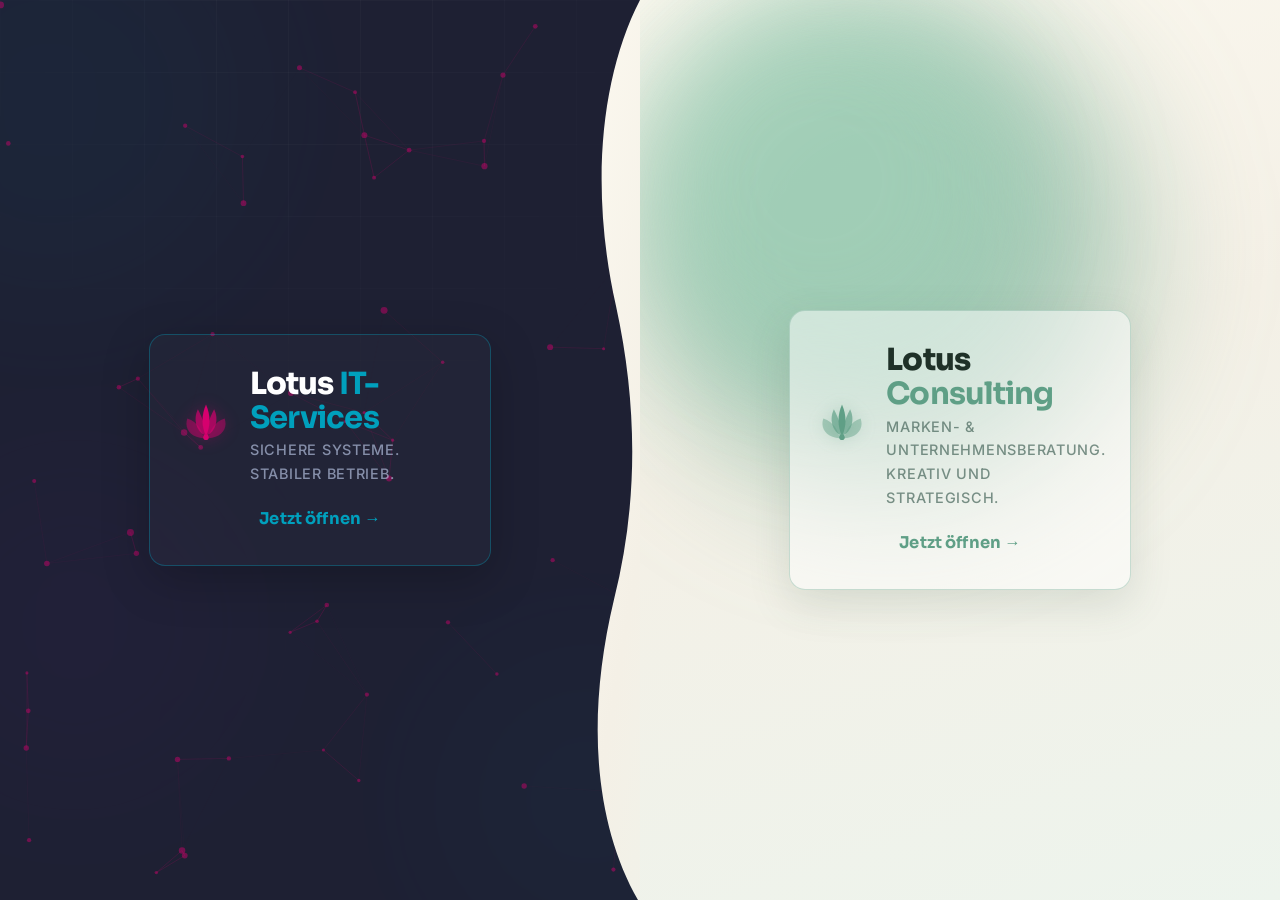
==== commit 95744c8e: "Refine security messaging and consulting positioning" ====
--- a/index.html
+++ b/index.html
@@ -5,1236 +5,98 @@
   <meta name="viewport" content="width=device-width, initial-scale=1.0" />
   <link rel="icon" type="image/svg+xml" href="favicon.svg" />
 
-  <!-- Primary SEO -->
-  <title>Lotus IT-Services | Sichere Software, KI & Security Consulting</title>
-  <meta name="description" content="Lotus IT-Services: Sichere Softwareentwicklung, KI Consulting und Implementierung, Security Consulting und Webshopbetreuung in Nordhessen und Mittelhessen. IHK-geprüft, ISTQB-zertifiziert." />
-  <meta name="keywords" content="Softwareentwicklung Battenberg Eder, sichere Software, IT-Beratung Nordhessen, KI Consulting und Implementierung Hessen, KI-Schulung EU AI Act, KI-Kompetenzschulung Art. 4, EU AI Act Schulung Hessen, IHK KI-Manager, KI-Beauftragter Hessen, ISTQB Softwaretest, Security Consulting Waldeck-Frankenberg, Softwareentwicklung Marburg, IT-Dienstleister Korbach, Webshopbetreuung Hessen, Webentwicklung Hessen, IT-Beratung Frankenberg, Softwarebetreuung Hessen, Schwachstellenanalyse, Mittelhessen, Kassel, Gießen, Wetzlar, Fulda, Bad Hersfeld, Fritzlar, Homberg, Schwalmstadt, IT-Services Nordhessen, IT-Beratung Mittelhessen, Softwareentwicklung Kassel, KI-Consulting Marburg, Security Consulting Mittelhessen, Webshopbetreuung Nordhessen" />
-  <meta name="author" content="Lotus IT-Services" />
-  <meta name="robots" content="index, follow, max-snippet:-1, max-image-preview:large, max-video-preview:-1" />
+  <title>Lotus – IT-Services &amp; Consulting</title>
+  <meta name="description" content="Lotus: Application Support, Systemanalyse &amp; Debugging und Prozessautomatisierung – oder kreative Zielgruppenberatung &amp; Webshop-Erstellung. Wählen Sie Ihren Weg." />
+  <meta name="robots" content="index, follow" />
   <meta name="theme-color" content="#1e2033" />
-  <link rel="canonical" href="https://www.lotus-it.de/" />
-  <link rel="alternate" hreflang="x-default" href="https://www.lotus-it.de/" />
-  <link rel="alternate" hreflang="de" href="https://www.lotus-it.de/" />
-  <link rel="alternate" hreflang="en" href="https://www.lotus-it.de/?lang=en" />
-
-  <!-- Open Graph / Facebook -->
-  <meta property="og:type" content="website" />
-  <meta property="og:url" content="https://www.lotus-it.de/" />
-  <meta property="og:title" content="Sichere Softwareentwicklung, KI Consulting / Implementierung & Security Consulting | Lotus IT-Services" />
-  <meta property="og:description" content="Lotus IT-Services: Entwicklung sicherer Software, KI Consulting und Implementierung, Security Consulting und Webshopbetreuung in Nordhessen und Mittelhessen. IHK-geprüft, ISTQB-zertifiziert, inhabergeführt." />
-  <meta property="og:locale" content="de_DE" />
-  <meta property="og:site_name" content="Lotus IT-Services" />
-
-
-  <!-- Structured Data: Organization + WebSite + FAQPage -->
-  <script type="application/ld+json">
-  {
-    "@context": "https://schema.org",
-    "@graph": [
-      {
-        "@type": "ProfessionalService",
-        "@id": "https://www.lotus-it.de/#organization",
-        "name": "Lotus IT-Services",
-        "alternateName": "Lotus IT",
-        "description": "Lotus IT-Services: Entwicklung sicherer Software, KI Consulting und Implementierung, Security Consulting und Webshopbetreuung – inhabergeführt, direkt und budgetgerecht.",
-        "url": "https://www.lotus-it.de/",
-        "telephone": "+4964528024680",
-        "email": "contact@lotus-it.eu",
-        "priceRange": "€€",
-        "address": {
-          "@type": "PostalAddress",
-          "streetAddress": "c/o Falk Fehlandt, Kochstraße 15",
-          "postalCode": "04275",
-          "addressLocality": "Leipzig",
-          "addressRegion": "Sachsen",
-          "addressCountry": "DE"
-        },
-        "areaServed": [
-          { "@type": "Country", "name": "Deutschland" },
-          { "@type": "AdministrativeArea", "name": "Hessen" },
-          { "@type": "AdministrativeArea", "name": "Nordhessen" },
-          { "@type": "AdministrativeArea", "name": "Mittelhessen" },
-          { "@type": "City", "name": "Battenberg (Eder)" },
-          { "@type": "City", "name": "Marburg" },
-          { "@type": "City", "name": "Korbach" },
-          { "@type": "City", "name": "Frankenberg (Eder)" },
-          { "@type": "City", "name": "Kassel" },
-          { "@type": "City", "name": "Gießen" },
-          { "@type": "City", "name": "Wetzlar" },
-          { "@type": "City", "name": "Fulda" },
-          { "@type": "City", "name": "Bad Hersfeld" },
-          { "@type": "City", "name": "Fritzlar" },
-          { "@type": "City", "name": "Homberg (Efze)" },
-          { "@type": "City", "name": "Schwalmstadt" }
-        ],
-        "serviceType": [
-          "Sichere Softwareentwicklung",
-          "KI Consulting",
-          "KI-Implementierung",
-          "KI-Schulungen",
-          "EU AI Act Art. 4 Kompetenzschulung",
-          "Security Consulting",
-          "Webshopbetreuung",
-          "Softwarebetreuung",
-          "DSGVO-Compliance"
-        ],
-        "knowsAbout": [
-          "Sichere Softwareentwicklung",
-          "Künstliche Intelligenz",
-          "EU AI Act",
-          "IT-Sicherheit",
-          "DSGVO",
-          "ISTQB Softwaretest",
-          "KI-Governance",
-          "E-Commerce",
-          "Webshop-Systeme"
-        ],
-        "hasCredential": [
-          {
-            "@type": "EducationalOccupationalCredential",
-            "name": "IHK-geprüfter KI-Manager",
-            "credentialCategory": "certification",
-            "recognizedBy": { "@type": "Organization", "name": "IHK" }
-          },
-          {
-            "@type": "EducationalOccupationalCredential",
-            "name": "IHK-geprüfter KI-Beauftragter",
-            "credentialCategory": "certification",
-            "recognizedBy": { "@type": "Organization", "name": "IHK" }
-          },
-          {
-            "@type": "EducationalOccupationalCredential",
-            "name": "ISTQB Certified Tester",
-            "credentialCategory": "certification",
-            "recognizedBy": { "@type": "Organization", "name": "ISTQB" }
-          }
-        ]
-      },
-      {
-        "@type": "WebSite",
-        "@id": "https://www.lotus-it.de/#website",
-        "url": "https://www.lotus-it.de/",
-        "name": "Lotus IT-Services",
-        "description": "Sichere Software, KI Consulting und Implementierung, Security Consulting und Webshopbetreuung – inhabergeführt aus Battenberg (Eder).",
-        "publisher": { "@id": "https://www.lotus-it.de/#organization" },
-        "inLanguage": ["de-DE", "en"]
-      },
-      {
-        "@type": "FAQPage",
-        "mainEntity": [
-          {
-            "@type": "Question",
-            "name": "Wie läuft eine Zusammenarbeit ab?",
-            "acceptedAnswer": {
-              "@type": "Answer",
-              "text": "Nach einem kostenlosen Erstgespräch erstellen wir ein transparentes Angebot mit klarer Architektur und realistischer Zeitplanung. Die Umsetzung erfolgt agil in kurzen Zyklen – mit regelmäßigen Updates und direktem Feedback."
-            }
-          },
-          {
-            "@type": "Question",
-            "name": "Was kostet eine KI-Beratung?",
-            "acceptedAnswer": {
-              "@type": "Answer",
-              "text": "Das erste Gespräch ist kostenlos und unverbindlich. Im Anschluss erhalten Sie ein transparentes Angebot – ohne versteckte Kosten. Festpreisprojekte sind ebenso möglich wie laufende Betreuungsmodelle."
-            }
-          },
-          {
-            "@type": "Question",
-            "name": "Kann Lotus IT-Services unsere bestehende Software weiterentwickeln?",
-            "acceptedAnswer": {
-              "@type": "Answer",
-              "text": "Absolut. Wir übernehmen bestehende Systeme, analysieren die Codebasis und entwickeln gezielt weiter – egal ob es sich um Legacy-Anwendungen oder moderne Stacks handelt."
-            }
-          },
-          {
-            "@type": "Question",
-            "name": "Wie läuft ein Sicherheitsaudit ab?",
-            "acceptedAnswer": {
-              "@type": "Answer",
-              "text": "Wir beginnen mit einer strukturierten Bestandsaufnahme Ihrer Infrastruktur, identifizieren Schwachstellen und erstellen einen priorisierten Maßnahmenplan – verständlich, ohne IT-Kauderwelsch."
-            }
-          },
-          {
-            "@type": "Question",
-            "name": "Bieten Sie auch langfristige Betreuung nach Projektabschluss an?",
-            "acceptedAnswer": {
-              "@type": "Answer",
-              "text": "Ja. Wir bieten Wartungs- und Supportverträge für eine dauerhafte Betreuung an – so bleiben Ihre Systeme aktuell und sicher, ohne dass Sie sich darum kümmern müssen."
-            }
-          }
-        ]
-      }
-    ]
-  }
-  </script>
 
   <link rel="stylesheet" href="fonts/fonts.css" />
-  <link rel="stylesheet" href="style.css" />
+  <link rel="stylesheet" href="landing.css" />
 </head>
-<body>
+<body class="landing-page">
 
-  <canvas id="hero-canvas" aria-hidden="true"></canvas>
-
-  <!-- Lotus SVG symbol – reused throughout the site via <use href="#lotus"> -->
+  <!-- Lotus SVG symbol -->
   <svg aria-hidden="true" style="display:none" xmlns="http://www.w3.org/2000/svg">
     <symbol id="lotus" viewBox="0 0 24 24" fill="none">
-      <!-- Outer petals: wide fan, inner edge tracing the inner petals' outer edge -->
       <path d="M11 16 C5.5 15.5 2.5 12 4 7.5 C8.5 9 10.5 13 11 16Z" fill="currentColor" opacity="0.45"/>
       <path d="M13 16 C18.5 15.5 21.5 12 20 7.5 C15.5 9 13.5 13 13 16Z" fill="currentColor" opacity="0.45"/>
-      <!-- Inner side petals: taller, leaning inward -->
       <path d="M12 15 C7.5 13 6.5 7.5 8.5 3.5 C10.5 7 12 12 12 15Z" fill="currentColor" opacity="0.68"/>
       <path d="M12 15 C16.5 13 17.5 7.5 15.5 3.5 C13.5 7 12 12 12 15Z" fill="currentColor" opacity="0.68"/>
-      <!-- Center front petal: tallest, narrow -->
       <path d="M12 15 C10 11 10 6 12 1.5 C14 6 14 11 12 15Z" fill="currentColor"/>
-      <!-- Stamen -->
       <circle cx="12" cy="15.5" r="1.2" fill="currentColor"/>
     </symbol>
   </svg>
 
-  <!-- UNDER CONSTRUCTION BANNER – Kommentar setzen zum Deaktivieren 
-  <div id="construction-banner" data-nosnippet>🚧 <strong>Under Construction</strong> 🚧</div>  -->
+  <main class="landing-wrapper">
+    <div class="landing-divider" aria-hidden="true">
+      <svg viewBox="0 0 240 1000" preserveAspectRatio="none" focusable="false">
+        <defs>
+          <linearGradient id="landing-divider-gradient" x1="0%" y1="0%" x2="100%" y2="100%">
+            <stop offset="0%" stop-color="#fbf8ef" />
+            <stop offset="44%" stop-color="#f4f0e6" />
+            <stop offset="100%" stop-color="#edf4ed" />
+          </linearGradient>
+        </defs>
+        <path fill="url(#landing-divider-gradient)" d="M128 0 C88 86 78 212 104 340 C126 452 126 560 102 666 C74 796 82 914 126 1000 L240 1000 L240 0 Z" />
+      </svg>
+    </div>
 
-  <!-- Navigation -->
-  <nav id="navbar">
-    <div class="nav-inner">
-      <a class="logo" href="#hero">
-        <svg class="logo-icon" aria-hidden="true"><use href="#lotus"/></svg>
-        <span>Lotus <strong>IT-Services</strong></span>
-      </a>
-      <ul class="nav-links">
-        <li><a href="#leistungen" data-i18n="nav.leistungen">Leistungen</a></li>
-        <li><a href="#pricing" data-i18n="nav.preise">Preise</a></li>
-        <li><a href="#prozess" data-i18n="nav.prozess">Prozess</a></li>
-        <li><a href="#ueber-uns" data-i18n="nav.ueber">Über uns</a></li>
-        <li><a href="#kontakt" class="btn-nav" data-i18n="nav.cta">Anfrage</a></li>
-      </ul>
-      <div class="lang-switch">
-        <button class="lang-btn active" data-lang="de" aria-label="Deutsch">DE</button>
-        <span class="lang-sep">/</span>
-        <button class="lang-btn" data-lang="en" aria-label="English">EN</button>
-      </div>
-      <button class="hamburger" aria-label="Menü öffnen" aria-expanded="false">
-        <span></span><span></span><span></span>
-      </button>
-    </div>
-    <div class="mobile-menu">
-      <ul>
-        <li><a href="#leistungen" data-i18n="nav.leistungen">Leistungen</a></li>
-        <li><a href="#pricing" data-i18n="nav.preise">Preise</a></li>
-        <li><a href="#prozess" data-i18n="nav.prozess">Prozess</a></li>
-        <li><a href="#ueber-uns" data-i18n="nav.ueber">Über uns</a></li>
-        <li><a href="#kontakt" class="btn-nav" data-i18n="nav.cta">Anfrage</a></li>
-      </ul>
-    </div>
-  </nav>
-
-  <main>
-
-  <!-- Hero -->
-  <section id="hero" aria-label="Einstieg">
-    <div class="orb orb-1" aria-hidden="true"></div>
-    <div class="orb orb-2" aria-hidden="true"></div>
-    <div class="orb orb-3" aria-hidden="true"></div>
-    <div class="hero-content">
-      <span class="hero-badge" data-i18n="hero.badge">Ihr Partner für digitale Exzellenz</span>
-      <h1 data-i18n-html="hero.h1">Software,<br />die <em>sicher</em><br />funktioniert.</h1>
-      <p class="hero-sub" data-i18n="hero.sub">
-        Entwicklung sicherer Software, KI Consulting und Implementierung, Security Consulting, Webshopbetreuung –
-        direkt, budgetgerecht, ohne Overhead.
-      </p>
-
-      <!-- Typing animation line -->
-      <div class="hero-typing-wrap">
-        <span class="hero-prompt"></span>
-        <span id="heroTyping"></span>
-        <span class="hero-typing-cursor"></span>
+    <!-- ═══════════════════════════════════════════════════════════════
+         LEFT SIDE: LOTUS IT-SERVICES (Technical, Dark, Professional)
+    ════════════════════════════════════════════════════════════════ -->
+    <section class="landing-half landing-it">
+      <div class="landing-half__background" aria-hidden="true">
+        <!-- Particle canvas -->
+        <canvas id="landing-it-canvas" class="landing-it-canvas" aria-hidden="true"></canvas>
+        <!-- Subtle grid -->
+        <div class="landing-grid"></div>
+        <!-- Animated orbs -->
+        <div class="landing-orb landing-orb-1" aria-hidden="true"></div>
+        <div class="landing-orb landing-orb-2" aria-hidden="true"></div>
+        <div class="landing-orb landing-orb-3" aria-hidden="true"></div>
       </div>
 
-      <div class="hero-cta">
-        <a href="#leistungen" class="btn-primary" data-i18n="hero.cta1">Leistungen entdecken</a>
-        <a href="#kontakt" class="btn-ghost" data-i18n="hero.cta2">Kontakt aufnehmen</a>
+      <div class="landing-half__content">
+        <a href="it-services.html" class="landing-choice landing-choice--it" aria-label="Zu Lotus IT-Services">
+          <div class="landing-logo">
+            <svg class="landing-logo__icon" aria-hidden="true"><use href="#lotus"/></svg>
+            <div>
+              <h1 class="landing-logo__title">Lotus <strong>IT-Services</strong></h1>
+              <p class="landing-logo__subtitle">Sichere Systeme. Stabiler Betrieb.</p>
+            </div>
+          </div>
+          <p class="landing-choice__hint">Jetzt öffnen →</p>
+        </a>
       </div>
-      <div class="hero-chips">
-        <div class="hero-chip"><span>01</span> <span data-i18n="hero.chip1">Sichere Software</span></div>
-        <div class="hero-chip"><span>02</span> <span data-i18n="hero.chip2">KI Consulting und Implementierung</span></div>
-        <div class="hero-chip"><span>03</span> <span data-i18n="hero.chip3">Security Consulting</span></div>
-        <div class="hero-chip hero-chip-lang" onclick="applyLang('en')" style="cursor:pointer" data-lang-show="de">
-          <span>🇬🇧</span> Also available in English
-        </div>
-      </div>
-    </div>
-    <div class="hero-lotus-bg" aria-hidden="true">
-      <svg viewBox="0 0 24 24" fill="none" xmlns="http://www.w3.org/2000/svg">
-        <path d="M11 16 C5.5 15.5 2.5 12 4 7.5 C8.5 9 10.5 13 11 16Z" fill="currentColor" opacity="0.45"/>
-        <path d="M13 16 C18.5 15.5 21.5 12 20 7.5 C15.5 9 13.5 13 13 16Z" fill="currentColor" opacity="0.45"/>
-        <path d="M12 15 C7.5 13 6.5 7.5 8.5 3.5 C10.5 7 12 12 12 15Z" fill="currentColor" opacity="0.68"/>
-        <path d="M12 15 C16.5 13 17.5 7.5 15.5 3.5 C13.5 7 12 12 12 15Z" fill="currentColor" opacity="0.68"/>
-        <path d="M12 15 C10 11 10 6 12 1.5 C14 6 14 11 12 15Z" fill="currentColor"/>
-        <circle cx="12" cy="15.5" r="1.2" fill="currentColor"/>
-      </svg>
-    </div>
-  </section>
+    </section>
 
-  <!-- Stats -->
-  <section id="stats" aria-label="Kennzahlen">
-    <div class="stats-grid">
-      <div class="stat-item" data-reveal="scale">
-        <div class="stat-num" data-target="100" data-suffix="%">0%</div>
-        <div class="stat-label" data-i18n="stat.1">Maßgeschneidert</div>
-      </div>
-      <div class="stat-item" data-reveal="scale">
-        <div class="stat-num" data-target="3" data-suffix="">0</div>
-        <div class="stat-label" data-i18n="stat.2">Kernkompetenzen</div>
-      </div>
-      <div class="stat-item" data-reveal="scale">
-        <div class="stat-num">∞</div>
-        <div class="stat-label" data-i18n="stat.3">Skalierbarkeit</div>
-      </div>
-      <div class="stat-item" data-reveal="scale">
-        <div class="stat-num" data-target="24" data-suffix="/7">0/7</div>
-        <div class="stat-label" data-i18n="stat.4">Support &amp; Betreuung</div>
-      </div>
-    </div>
-  </section>
-
-  <!-- Leistungen -->
-  <section id="leistungen" aria-label="Leistungen">
-    <div class="container">
-      <div class="section-header">
-        <span class="section-bg-text" aria-hidden="true">SERVICES</span>
-        <span class="section-tag" data-i18n="svc.tag">Leistungen</span>
-        <h2 data-i18n="svc.h2">Entwicklung der nächsten Generation – passend für jedes Vorhaben</h2>
-        <p data-i18n="svc.sub">Von der ersten Idee bis zum laufenden Betrieb – ein direkter Ansprechpartner, keine Zwischenhändler. Ob Einzelprojekt, laufender Betrieb oder langfristige Partnerschaft.</p>
-      </div>
-      <div class="services-grid">
-
-        <div class="service-card" data-idx="1" data-reveal="from-bottom" data-modal="modal-software" role="button" tabindex="0" aria-haspopup="dialog">
-          <div class="service-icon-wrap s-blue">
-            <svg viewBox="0 0 24 24" fill="none" stroke="currentColor" stroke-width="1.8">
-              <polyline points="16 18 22 12 16 6"/><polyline points="8 6 2 12 8 18"/>
-            </svg>
-          </div>
-          <h3 data-i18n="svc1.h3">Softwareentwicklung &amp; -betreuung</h3>
-          <p data-i18n="svc1.p">Individuelle Webanwendungen, APIs und Systemintegrationen, die exakt zu Ihren Abläufen passen – egal ob gewachsene Struktur oder Neuentwicklung von Grund auf.</p>
-
-          <!-- Code snippet -->
-          <div class="service-snippet">
-            <span class="sn-comment"># Ihr Projekt, unser Handwerk</span><br />
-            <span class="sn-key">app</span> = <span class="sn-fn">LotusApp</span>(<br />
-            &nbsp;&nbsp;quality=<span class="sn-str">"production"</span>,<br />
-            &nbsp;&nbsp;support=<span class="sn-str">"24/7"</span>,<br />
-            &nbsp;&nbsp;scalable=<span class="sn-num">True</span><br />
-            )<br />
-            app.<span class="sn-fn">deploy</span>()<br />
-            <span class="sn-ok">✓ Build successful in 0.8s</span>
-          </div>
-
-          <ul class="service-list">
-            <li data-i18n="svc1.li1">Web- &amp; Mobil-Applikationen</li>
-            <li data-i18n="svc1.li2">API-Entwicklung &amp; Integration</li>
-            <li data-i18n="svc1.li3">Legacy-Modernisierung</li>
-            <li data-i18n="svc1.li4">Langzeitbetreuung &amp; Updates</li>
-          </ul>
-          <a href="#kontakt" class="service-link" data-i18n="svc1.link">Anfrage stellen →</a>
-          <span class="service-more" data-i18n="svc.more">Mehr erfahren →</span>
-        </div>
-
-        <div class="service-card featured" data-idx="2" data-reveal="from-bottom" data-modal="modal-ki" role="button" tabindex="0" aria-haspopup="dialog">
-          <div class="service-icon-wrap s-violet">
-            <svg viewBox="0 0 24 24" fill="none" stroke="currentColor" stroke-width="1.8">
-              <path d="M21 16V8a2 2 0 0 0-1-1.73l-7-4a2 2 0 0 0-2 0l-7 4A2 2 0 0 0 3 8v8a2 2 0 0 0 1 1.73l7 4a2 2 0 0 0 2 0l7-4A2 2 0 0 0 21 16z"/>
-              <polyline points="3.27 6.96 12 12.01 20.73 6.96"/>
-              <line x1="12" y1="22.08" x2="12" y2="12"/>
-            </svg>
-          </div>
-          <h3 data-i18n="svc2.h3">KI Consulting, Implementierung &amp; Schulung</h3>
-          <p data-i18n="svc2.p">Wir analysieren Ihre Abläufe und zeigen, wo künstliche Intelligenz echten Mehrwert schafft – praxisnah und ohne Buzzword-Bingo. Oft ein unterschätzter Hebel – der durch die richtige Beratung greifbar und konkret umsetzbar wird.</p>
-
-          <!-- Code snippet -->
-          <div class="service-snippet">
-            <span class="sn-comment"># KI trifft Ihre Prozesse</span><br />
-            <span class="sn-key">model</span> = <span class="sn-fn">AIConsult</span>(<br />
-            &nbsp;&nbsp;processes=<span class="sn-key">your_data</span>,<br />
-            &nbsp;&nbsp;goal=<span class="sn-str">"efficiency"</span>,<br />
-            &nbsp;&nbsp;hallucination_risk=<span class="sn-num">0.0</span><br />
-            )<br />
-            <span class="sn-ok">✓ ROI projection: +34%</span>
-          </div>
-
-          <ul class="service-list">
-            <li data-i18n="svc2.li1">KI-Potenzialanalyse</li>
-            <li data-i18n="svc2.li2">LLM &amp; Chatbot-Integration</li>
-            <li data-i18n="svc2.li3">Prozessautomatisierung mit KI</li>
-            <li data-i18n="svc2.li4">KI-Kompetenzschulungen (EU AI Act Art. 4)</li>
-            <li data-i18n="svc2.li5">Workshops &amp; Strategie</li>
-          </ul>
-          <a href="#kontakt" class="service-link" data-i18n="svc2.link">Anfrage stellen →</a>
-          <span class="service-more" data-i18n="svc.more">Mehr erfahren →</span>
-        </div>
-
-        <div class="service-card" data-idx="3" data-reveal="from-bottom" data-modal="modal-security" role="button" tabindex="0" aria-haspopup="dialog">
-          <div class="service-icon-wrap s-amber">
-            <svg viewBox="0 0 24 24" fill="none" stroke="currentColor" stroke-width="1.8">
-              <path d="M12 22s8-4 8-10V5l-8-3-8 3v7c0 6 8 10 8 10z"/>
-            </svg>
-          </div>
-          <h3 data-i18n="svc3.h3">Security Consulting</h3>
-          <p data-i18n="svc3.p">Ihre digitale Infrastruktur so sicher wie möglich – durch Risikoanalysen und robuste Sicherheitskonzepte. Systematisch, nachvollziehbar, nach anerkannten Standards.</p>
-
-          <!-- Code snippet -->
-          <div class="service-snippet">
-            <span class="sn-comment"># Zero Trust. Kein Kompromiss.</span><br />
-            <span class="sn-key">scan</span> = <span class="sn-fn">SecurityAudit</span>(<br />
-            &nbsp;&nbsp;scope=<span class="sn-str">"full"</span>,<br />
-            &nbsp;&nbsp;target=<span class="sn-key">infrastructure</span>,<br />
-            &nbsp;&nbsp;compliance=[<span class="sn-str">"DSGVO"</span>]<br />
-            )<br />
-            scan.<span class="sn-fn">run</span>()<br />
-            <span class="sn-ok">✓ 0 kritische Schwachstellen</span>
-          </div>
-
-          <ul class="service-list">
-            <li data-i18n="svc3.li1">Sicherheitsaudits &amp; Schwachstellenanalyse</li>
-            <li data-i18n="svc3.li2">Zero-Trust-Architektur</li>
-            <li data-i18n="svc3.li3">DSGVO &amp; Compliance</li>
-            <li data-i18n="svc3.li4">Incident Response</li>
-          </ul>
-          <a href="#kontakt" class="service-link" data-i18n="svc3.link">Anfrage stellen →</a>
-          <span class="service-more" data-i18n="svc.more">Mehr erfahren →</span>
-        </div>
-
-      </div>
-    </div>
-  </section>
-
-  <!-- Pricing -->
-  <section id="pricing" aria-label="Preismodelle">
-    <div class="pricing-blob pricing-blob--magenta" aria-hidden="true"></div>
-    <div class="pricing-blob pricing-blob--teal" aria-hidden="true"></div>
-    <div class="container">
-      <div class="section-header">
-        <span class="section-bg-text" aria-hidden="true">PRICING</span>
-        <span class="section-tag" data-i18n="pricing.tag">Preismodelle</span>
-        <h2 data-i18n="pricing.h2">Transparent von Anfang an</h2>
-        <p data-i18n="pricing.sub">Kein verstecktes Kleingedrucktes. Drei klare Modelle – je nachdem, was Ihr Vorhaben braucht.</p>
-      </div>
-      <div class="pricing-grid">
-
-        <!-- Festpreis -->
-        <div class="pricing-card">
-          <div class="pricing-type">// type: fixed_price</div>
-          <h3 data-i18n="p1.h3">Festpreis-Projekt</h3>
-          <p class="pricing-sub" data-i18n="p1.sub">Für klar definierte Vorhaben mit planbarem Umfang.</p>
-          <div class="pricing-amount">
-            <span class="pricing-from">ab</span>
-            <span class="pricing-num">500</span>
-            <span class="pricing-currency">€</span>
-          </div>
-          <ul class="pricing-list">
-            <li data-i18n="p1.li1">Fixer Preis nach Briefing</li>
-            <li data-i18n="p1.li2">Klares Leistungsversprechen</li>
-            <li data-i18n="p1.li3">Web- &amp; Mobil-Apps, APIs</li>
-            <li data-i18n="p1.li4">Sicherheitsaudits</li>
-            <li data-i18n="p1.li5">Abnahme nach Ihren Kriterien</li>
-          </ul>
-          <a href="#kontakt" class="pricing-cta btn-ghost" data-i18n="p1.cta">Projekt anfragen</a>
-        </div>
-
-        <!-- Retainer -->
-        <div class="pricing-card pricing-featured">
-          <div class="pricing-badge" data-i18n="pricing.badge">Empfohlen</div>
-          <div class="pricing-type">// type: monthly_retainer</div>
-          <h3 data-i18n="p2.h3">Betreuungsvertrag</h3>
-          <p class="pricing-sub" data-i18n="p2.sub">Festes monatliches Kontingent – immer ein Ansprechpartner, der Ihr System kennt.</p>
-          <div class="pricing-amount">
-            <span class="pricing-from">ab</span>
-            <span class="pricing-num">600</span>
-            <span class="pricing-currency">€<span class="pricing-period">/mo</span></span>
-          </div>
-          <ul class="pricing-list">
-            <li data-i18n="p2.li1">5–20 h/Monat wählbar</li>
-            <li data-i18n="p2.li2">Günstigerer Stundensatz</li>
-            <li data-i18n="p2.li3">Priorisierung inklusive</li>
-            <li data-i18n="p2.li4">Softwarebetreuung &amp; Updates</li>
-            <li data-i18n="p2.li5">KI- &amp; Sicherheitsmonitoring</li>
-            <li data-i18n="p2.li6">Monatliches Status-Update</li>
-          </ul>
-          <a href="#kontakt" class="pricing-cta btn-primary" data-i18n="p2.cta">Retainer anfragen</a>
-        </div>
-
-        <!-- Beratung -->
-        <div class="pricing-card">
-          <div class="pricing-type">// type: consulting</div>
-          <h3 data-i18n="p3.h3">Beratung &amp; Workshops</h3>
-          <p class="pricing-sub" data-i18n="p3.sub">Für Strategie, KI-Potenzialanalysen und Sicherheits-Workshops.</p>
-          <div class="pricing-amount">
-            <span class="pricing-num pricing-on-request" data-i18n="pricing.onrequest">Auf Anfrage</span>
-          </div>
-          <ul class="pricing-list">
-            <li data-i18n="p3.li1">KI-Strategie &amp; Roadmap</li>
-            <li data-i18n="p3.li2">Sicherheits-Workshops</li>
-            <li data-i18n="p3.li3">Technologie-Evaluierung</li>
-            <li data-i18n="p3.li4">Schriftliche Auswertung</li>
-            <li data-i18n="p3.li5">Remote oder vor Ort</li>
-          </ul>
-          <div class="pricing-special">
-            <div class="pricing-special-label" data-i18n="ps.label">// Sonderpreis</div>
-            <div class="pricing-special-title" data-i18n="ps.title">KI-Kompetenzschulung</div>
-            <div class="pricing-special-sub" data-i18n="ps.sub">EU AI Act · Art. 4 · Nachweispflichtig</div>
-            <div class="pricing-special-price"><span>195 €</span> <span class="pricing-special-unit">p.P.</span></div>
-            <div class="pricing-special-desc" data-i18n="ps.desc">Halbtägige Schulung zur gesetzlich geforderten KI-Kompetenz für Mitarbeitende – inkl. Teilnahmezertifikat.</div>
-          </div>
-          <a href="#kontakt" class="pricing-cta btn-ghost" data-i18n="p3.cta">Workshop anfragen</a>
-        </div>
-
+    <!-- ═══════════════════════════════════════════════════════════════
+         RIGHT SIDE: LOTUS CONSULTING (Creative, Light, Friendly)
+    ════════════════════════════════════════════════════════════════ -->
+    <section class="landing-half landing-consulting">
+      <div class="landing-half__background landing-half__background--light" aria-hidden="true">
+        <!-- Soft background shapes -->
+        <div class="landing-shape landing-shape-1" aria-hidden="true"></div>
+        <div class="landing-shape landing-shape-2" aria-hidden="true"></div>
+        <div class="landing-shape landing-shape-3" aria-hidden="true"></div>
       </div>
 
-      <!-- Starter note -->
-
-    </div>
-  </section>
-
-  <!-- Ansatz -->
-  <section id="kmu" aria-label="Unser Ansatz">
-    <div class="orb orb-s1" aria-hidden="true"></div>
-    <div class="orb orb-s2" aria-hidden="true"></div>
-    <div class="container">
-      <div class="section-header">
-        <span class="section-bg-text" aria-hidden="true">APPROACH</span>
-        <span class="section-tag" data-i18n="kmu.tag">Unser Ansatz</span>
-        <h2 data-i18n-html="kmu.h2">IT auf Augenhöhe –<br />direkt, verlässlich, inhabergeführt</h2>
-        <p data-i18n="kmu.sub">Wer eine verlässliche digitale Lösung sucht, ist bei uns richtig. Individuelle Lösungen statt Standardverträge.</p>
-      </div>
-      <div class="kmu-grid">
-        <div class="kmu-card" data-reveal="from-left">
-          <div class="kmu-num">01</div>
-          <h3 data-i18n="kmu1.h3">Kein Zwischenhändler</h3>
-          <p data-i18n="kmu1.p">Sie sprechen direkt mit dem Experten, der Ihr Projekt umsetzt – nicht mit einem Account-Manager, der weiterleitet.</p>
-        </div>
-        <div class="kmu-card" data-reveal="from-right">
-          <div class="kmu-num">02</div>
-          <h3 data-i18n="kmu2.h3">Budgetgerechte Lösungen</h3>
-          <p data-i18n="kmu2.p">Wir skalieren Umfang und Technologie auf Ihre Möglichkeiten – ohne Abstriche bei Qualität und Sicherheit.</p>
-        </div>
-        <div class="kmu-card" data-reveal="from-left">
-          <div class="kmu-num">03</div>
-          <h3 data-i18n="kmu3.h3">Schnelle Reaktionszeiten</h3>
-          <p data-i18n="kmu3.p">Kein Ticket-Ping-Pong. Bei dringenden Problemen erhalten Sie eine direkte, schnelle Antwort – immer vom selben Ansprechpartner.</p>
-        </div>
-        <div class="kmu-card" data-reveal="from-right">
-          <div class="kmu-num">04</div>
-          <h3 data-i18n="kmu4.h3">Praxisnahe KI ohne Hype</h3>
-          <p data-i18n="kmu4.p">KI lohnt sich – wenn sie richtig eingesetzt wird. Wir zeigen ehrlich, was in Ihrer konkreten Situation funktioniert und was nicht.</p>
-        </div>
-        <div class="kmu-card" data-reveal="from-left">
-          <div class="kmu-num">05</div>
-          <h3 data-i18n="kmu5.h3">DSGVO &amp; Compliance</h3>
-          <p data-i18n="kmu5.p">Datenschutz und regulatorische Anforderungen gelten für alle. Wir sorgen dafür, dass Ihre Lösung rechtssicher ist – von Anfang an.</p>
-        </div>
-        <div class="kmu-card" data-reveal="from-right">
-          <div class="kmu-num">06</div>
-          <h3 data-i18n="kmu6.h3">Langfristige Partnerschaft</h3>
-          <p data-i18n="kmu6.p">Kein Verschwinden nach dem Launch. Wir bleiben als verlässlicher Partner an Ihrer Seite – für Wartung, Weiterentwicklung und neue Ideen.</p>
-        </div>
-      </div>
-    </div>
-  </section>
-
-  <!-- Prozess -->
-  <section id="prozess" aria-label="Arbeitsprozess">
-    <div class="container prozess-grid">
-      <div class="prozess-text">
-        <span class="section-bg-text" aria-hidden="true">PROCESS</span>
-        <span class="section-tag" data-i18n="proc.tag">Prozess</span>
-        <h2 data-i18n="proc.h2">Wie wir zusammenarbeiten</h2>
-        <p data-i18n="proc.sub">Klar, strukturiert, ohne Überraschungen. Von der Anfrage bis zur fertig betreuten Lösung – ein Ablauf, dem Sie zu jeder Zeit folgen können.</p>
-        <a href="#kontakt" class="btn-primary" data-i18n="proc.cta">Jetzt starten</a>
-      </div>
-      <div class="prozess-terminal">
-        <div class="prozess-bar">
-          <span class="terminal-dot td-r"></span>
-          <span class="terminal-dot td-y"></span>
-          <span class="terminal-dot td-g"></span>
-          <span class="prozess-bar-cmd">
-            <span class="cmd-dollar">$</span>git log --oneline --graph lotus-it/projekt
-          </span>
-        </div>
-        <div class="git-log">
-
-          <div class="git-entry" data-reveal="from-left">
-            <div class="git-node">
-              <div class="git-dot"></div>
-              <div class="git-line"></div>
-            </div>
-            <div class="git-body">
-              <div class="git-hash">a1b2c3f</div>
-              <div class="git-msg" data-i18n="git1.msg">Erstgespräch &amp; Bedarfsanalyse</div>
-              <div class="git-desc" data-i18n="git1.desc">Wir hören zu. Keine Standardfloskeln, keine Präsentationen – nur ehrliches Zuhören und präzise Fragen.</div>
-              <div class="git-tags">
-                <span class="git-tag t-accent" data-i18n="git1.tag1">kostenlos</span>
-                <span class="git-tag" data-i18n="git1.tag2">remote / vor Ort</span>
-              </div>
+      <div class="landing-half__content">
+        <a href="consulting.html" class="landing-choice landing-choice--consulting" aria-label="Zu Lotus Consulting">
+          <div class="landing-logo landing-logo--light">
+            <svg class="landing-logo__icon landing-logo__icon--consulting" aria-hidden="true"><use href="#lotus"/></svg>
+            <div>
+              <h1 class="landing-logo__title landing-logo__title--light">Lotus <strong>Consulting</strong></h1>
+              <p class="landing-logo__subtitle landing-logo__subtitle--light">Marken- &amp; Unternehmensberatung. Kreativ und strategisch.</p>
             </div>
           </div>
-
-          <div class="git-entry" data-reveal="from-left">
-            <div class="git-node">
-              <div class="git-dot"></div>
-              <div class="git-line"></div>
-            </div>
-            <div class="git-body">
-              <div class="git-hash">d4e5f6a</div>
-              <div class="git-msg" data-i18n="git2.msg">Konzept &amp; Architektur</div>
-              <div class="git-desc" data-i18n="git2.desc">Transparentes Angebot, klare Architektur, realistische Zeitplanung – bevor eine Zeile Code entsteht.</div>
-              <div class="git-tags">
-                <span class="git-tag" data-i18n="git2.tag1">Festpreis möglich</span>
-                <span class="git-tag" data-i18n="git2.tag2">Dokumentiert</span>
-              </div>
-            </div>
-          </div>
-
-          <div class="git-entry" data-reveal="from-left">
-            <div class="git-node">
-              <div class="git-dot"></div>
-              <div class="git-line"></div>
-            </div>
-            <div class="git-body">
-              <div class="git-hash">7g8h9i2</div>
-              <div class="git-msg" data-i18n="git3.msg">Entwicklung &amp; Iteration</div>
-              <div class="git-desc" data-i18n="git3.desc">Agile Lieferungen in kurzen Zyklen. Sie sehen Fortschritt, wir holen Ihr Feedback – kontinuierlich.</div>
-              <div class="git-tags">
-                <span class="git-tag" data-i18n="git3.tag1">Agil</span>
-                <span class="git-tag" data-i18n="git3.tag2">Regelmäßige Updates</span>
-              </div>
-            </div>
-          </div>
-
-          <div class="git-entry" data-reveal="from-left">
-            <div class="git-node">
-              <div class="git-dot"></div>
-              <div class="git-line"></div>
-            </div>
-            <div class="git-body">
-              <div class="git-hash">j0k1l2b</div>
-              <div class="git-msg" data-i18n="git4.msg">Deployment &amp; Go-Live</div>
-              <div class="git-desc" data-i18n="git4.desc">Sauberes Rollout, Monitoring eingerichtet, Dokumentation übergeben. Kein Stress am großen Tag.</div>
-              <div class="git-tags">
-                <span class="git-tag t-accent">tag: v1.0.0</span>
-              </div>
-            </div>
-          </div>
-
-          <div class="git-entry" data-reveal="from-left">
-            <div class="git-node">
-              <div class="git-dot"></div>
-              <div class="git-line"></div>
-            </div>
-            <div class="git-body">
-              <div class="git-hash">p6q7r8c</div>
-              <div class="git-msg" data-i18n="git5.msg">Betreuung &amp; Weiterentwicklung</div>
-              <div class="git-desc" data-i18n="git5.desc">Kein Verschwinden nach dem Launch. Wir bleiben – mit Support, Updates und neuen Ideen.</div>
-              <div class="git-tags">
-                <span class="git-tag">24/7 Support</span>
-                <span class="git-tag t-accent">ongoing</span>
-              </div>
-            </div>
-          </div>
-
-        </div>
+          <p class="landing-choice__hint">Jetzt öffnen →</p>
+        </a>
       </div>
-    </div>
-  </section>
-
-  <!-- Über uns -->
-  <section id="ueber-uns" aria-label="Über Lotus IT-Services">
-    <div class="orb orb-s3" aria-hidden="true"></div>
-    <div class="container about-grid">
-      <div class="about-visual">
-        <div class="about-terminal">
-          <div class="terminal-bar">
-            <span class="terminal-dot td-r"></span>
-            <span class="terminal-dot td-y"></span>
-            <span class="terminal-dot td-g"></span>
-            <span class="terminal-title">lotus-it.config.json</span>
-          </div>
-          <div class="terminal-body">
-            <span class="t-bracket">{</span><br />
-            &nbsp;&nbsp;<span class="t-key">"<span data-i18n="about.t.k1">unternehmen</span>"</span><span class="t-bracket">:</span> <span class="t-str">"Lotus IT-Services"</span>,<br />
-            &nbsp;&nbsp;<span class="t-key">"<span data-i18n="about.t.k2">inhaber</span>"</span><span class="t-bracket">:</span> <span class="t-str">"Lotus IT-Services"</span>,<br />
-            &nbsp;&nbsp;<span class="t-key">"<span data-i18n="about.t.k3">ansatz</span>"</span><span class="t-bracket">:</span> <span class="t-str">"<span data-i18n="about.terminal.ansatz">inhabergeführt</span>"</span>,<br />
-            &nbsp;&nbsp;<span class="t-key">"<span data-i18n="about.t.k4">leistungen</span>"</span><span class="t-bracket">:</span> <span class="t-bracket">[</span><br />
-            &nbsp;&nbsp;&nbsp;&nbsp;<span class="t-str">"<span data-i18n="about.t.v1">Sichere Software</span>"</span>,<br />
-            &nbsp;&nbsp;&nbsp;&nbsp;<span class="t-str">"<span data-i18n="about.t.v2">KI Consulting und Implementierung</span>"</span>,<br />
-            &nbsp;&nbsp;&nbsp;&nbsp;<span class="t-str">"<span data-i18n="about.t.v3">Security Consulting</span>"</span><br />
-            &nbsp;&nbsp;<span class="t-bracket">]</span>,<br />
-            &nbsp;&nbsp;<span class="t-key">"support"</span><span class="t-bracket">:</span> <span class="t-val">true</span>,<br />
-            &nbsp;&nbsp;<span class="t-key">"<span data-i18n="about.t.k5">reaktionszeit</span>"</span><span class="t-bracket">:</span> <span class="t-str">"&lt; 24h"</span>,<br />
-            &nbsp;&nbsp;<span class="t-key">"status"</span><span class="t-bracket">:</span> <span class="t-val">"<span data-i18n="about.terminal.status">verfügbar</span>"</span><br />
-            <span class="t-bracket">}</span><br />
-            <br />
-            <span class="t-comment" data-i18n="about.terminal.comment">// Bereit für Ihr Projekt.</span> <span class="t-cursor"></span>
-          </div>
-        </div>
-      </div>
-      <div class="about-text">
-        <span class="section-bg-text" aria-hidden="true">ABOUT</span>
-        <span class="section-tag" data-i18n="about.tag">Über uns</span>
-        <h2 data-i18n="about.h2">Verlässlichkeit ohne Kompromisse</h2>
-        <p data-i18n-html="about.p1">Lotus IT-Services steht für tiefgreifende technische Expertise gepaart mit einem klaren Blick für das Wesentliche: <strong>Ihr Ziel</strong>. Als inhabergeführtes Unternehmen arbeiten wir ohne Umwege, ohne Hierarchien und mit voller Verantwortung.</p>
-        <div class="about-values">
-          <div class="value-item">
-            <span class="value-icon">→</span>
-            <div>
-              <strong data-i18n="about.v1.title">Präzision</strong>
-              <span data-i18n="about.v1.text">Lösungen, die auf den Punkt genau passen</span>
-            </div>
-          </div>
-          <div class="value-item">
-            <span class="value-icon">→</span>
-            <div>
-              <strong data-i18n="about.v2.title">Verlässlichkeit</strong>
-              <span data-i18n="about.v2.text">Transparente Kommunikation, pünktliche Lieferung</span>
-            </div>
-          </div>
-          <div class="value-item">
-            <span class="value-icon">→</span>
-            <div>
-              <strong data-i18n="about.v3.title">Innovation</strong>
-              <span data-i18n="about.v3.text">Moderne Technologien, nachhaltiger Ansatz</span>
-            </div>
-          </div>
-        </div>
-      </div>
-    </div>
-  </section>
-
-  <!-- FAQ -->
-  <section id="faq" aria-label="Häufige Fragen">
-    <div class="container">
-      <div class="section-header">
-        <span class="section-bg-text" aria-hidden="true">FAQ</span>
-        <span class="section-tag" data-i18n="faq.tag">FAQ</span>
-        <h2 data-i18n="faq.h2">Häufige Fragen</h2>
-        <p data-i18n="faq.sub">Antworten auf die Fragen, die uns am häufigsten erreichen.</p>
-      </div>
-      <div class="faq-list">
-        <details class="faq-item" data-reveal="from-bottom">
-          <summary data-i18n="faq1.q">Wie läuft eine Zusammenarbeit ab?</summary>
-          <p data-i18n="faq1.a">Nach einem kostenlosen Erstgespräch erstellen wir ein transparentes Angebot mit klarer Architektur und realistischer Zeitplanung. Die Umsetzung erfolgt agil in kurzen Zyklen – mit regelmäßigen Updates und direktem Feedback.</p>
-        </details>
-        <details class="faq-item" data-reveal="from-bottom">
-          <summary data-i18n="faq2.q">Was kostet eine KI-Beratung?</summary>
-          <p data-i18n="faq2.a">Das erste Gespräch ist kostenlos und unverbindlich. Im Anschluss erhalten Sie ein transparentes Angebot – ohne versteckte Kosten. Festpreisprojekte sind ebenso möglich wie laufende Betreuungsmodelle.</p>
-        </details>
-        <details class="faq-item" data-reveal="from-bottom">
-          <summary data-i18n="faq3.q">Kann Lotus IT-Services unsere bestehende Software weiterentwickeln?</summary>
-          <p data-i18n="faq3.a">Absolut. Wir übernehmen bestehende Systeme, analysieren die Codebasis und entwickeln gezielt weiter – egal ob es sich um Legacy-Anwendungen oder moderne Stacks handelt.</p>
-        </details>
-        <details class="faq-item" data-reveal="from-bottom">
-          <summary data-i18n="faq4.q">Wie läuft ein Sicherheitsaudit ab?</summary>
-          <p data-i18n="faq4.a">Wir beginnen mit einer strukturierten Bestandsaufnahme Ihrer Infrastruktur, identifizieren Schwachstellen und erstellen einen priorisierten Maßnahmenplan – verständlich, ohne IT-Kauderwelsch.</p>
-        </details>
-        <details class="faq-item" data-reveal="from-bottom">
-          <summary data-i18n="faq5.q">Bieten Sie auch langfristige Betreuung nach Projektabschluss an?</summary>
-          <p data-i18n="faq5.a">Ja. Wir bieten Wartungs- und Supportverträge für eine dauerhafte Betreuung an – so bleiben Ihre Systeme aktuell und sicher, ohne dass Sie sich darum kümmern müssen.</p>
-        </details>
-      </div>
-    </div>
-  </section>
-
-  <!-- Kontakt -->
-  <section id="kontakt" aria-label="Kontakt">
-    <div class="container">
-      <div class="section-header">
-        <span class="section-tag" data-i18n="contact.tag">Kontakt</span>
-        <h2 data-i18n="contact.h2">Starten Sie Ihr Projekt</h2>
-        <p data-i18n="contact.sub">Schildern Sie uns Ihre Anforderungen – wir melden uns innerhalb von 24 Stunden.</p>
-      </div>
-      <div class="contact-grid">
-        <form class="contact-form" id="contactForm" novalidate>
-          <div class="form-row">
-            <div class="form-group">
-              <label for="name" data-i18n="form.name">Name</label>
-              <input type="text" id="name" name="name" data-i18n-placeholder="form.name.ph" placeholder="Max Mustermann" required />
-            </div>
-            <div class="form-group">
-              <label for="email" data-i18n="form.email">E-Mail</label>
-              <input type="email" id="email" name="email" data-i18n-placeholder="form.email.ph" placeholder="max@firma.de" required />
-            </div>
-          </div>
-          <div class="form-group">
-            <label for="betreff" data-i18n="form.service">Leistung</label>
-            <select id="betreff" name="betreff">
-              <option value="" data-i18n="form.opt.placeholder">Auswählen…</option>
-              <option value="software" data-i18n="form.opt.software">Softwareentwicklung &amp; -betreuung</option>
-              <option value="ki" data-i18n="form.opt.ki">KI-Schulungen &amp; Beratung</option>
-              <option value="security" data-i18n="form.opt.security">Sicherheitsberatung</option>
-              <option value="sonstiges" data-i18n="form.opt.other">Sonstiges</option>
-            </select>
-          </div>
-          <div class="form-group" aria-hidden="true" style="position:absolute;left:-9999px;top:-9999px">
-            <label for="website">Website</label>
-            <input type="text" id="website" name="website" tabindex="-1" autocomplete="off" />
-          </div>
-          <div class="form-group">
-            <label for="nachricht" data-i18n="form.message">Nachricht</label>
-            <textarea id="nachricht" name="nachricht" rows="5" data-i18n-placeholder="form.msg.placeholder" placeholder="Beschreiben Sie Ihr Vorhaben…" required></textarea>
-          </div>
-          <button type="submit" class="btn-primary btn-full">
-            <span data-i18n="form.submit">Nachricht senden</span>
-            <svg viewBox="0 0 24 24" fill="none" stroke="currentColor" stroke-width="2"><line x1="5" y1="12" x2="19" y2="12"/><polyline points="12 5 19 12 12 19"/></svg>
-          </button>
-          <p class="form-note" data-i18n="form.privacy">Ihre Daten werden vertraulich behandelt.</p>
-          <div class="form-success" id="formSuccess" data-i18n="form.success">
-            Ihre Nachricht wurde übermittelt. Wir melden uns zeitnah.
-          </div>
-          <div class="form-error" id="formError">
-            Nachricht konnte nicht gesendet werden. Bitte versuchen Sie es per E-Mail.
-          </div>
-        </form>
-        <div class="contact-info">
-          <div class="info-card highlight-card">
-            <svg class="highlight-icon" aria-hidden="true"><use href="#lotus"/></svg>
-            <h4 data-i18n="info.free.h4">Erstes Gespräch kostenlos</h4>
-            <p data-i18n="info.free.p">In einem unverbindlichen Erstgespräch analysieren wir gemeinsam Ihre Anforderungen und zeigen Ihnen konkrete Lösungsansätze.</p>
-          </div>
-        </div>
-      </div>
-    </div>
-  </section>
-
-  <!-- ═══════════════════════════════════════════
-       SERVICE MODALS
-  ════════════════════════════════════════════ -->
-
-  <!-- Modal: Softwareentwicklung -->
-  <div id="modal-software" class="svc-modal" role="dialog" aria-modal="true" aria-labelledby="msw-title" hidden>
-    <div class="svc-modal-box">
-      <button class="svc-modal-close" aria-label="Schließen">✕</button>
-      <div class="svc-modal-header s-blue">
-        <svg viewBox="0 0 24 24" fill="none" stroke="currentColor" stroke-width="1.8" class="svc-modal-icon">
-          <polyline points="16 18 22 12 16 6"/><polyline points="8 6 2 12 8 18"/>
-        </svg>
-        <h2 id="msw-title" data-i18n="msw.title">Softwareentwicklung &amp; -betreuung</h2>
-        <p data-i18n="msw.sub">Maßgeschneiderte Lösungen – mit modernsten Methoden und Qualitätssicherung auf höchstem Niveau.</p>
-      </div>
-      <div class="svc-modal-body">
-
-        <div class="svc-modal-section">
-          <h3 data-i18n="msw.s1.h">🤖 Vibe-Coding &amp; KI-gestützte Entwicklung</h3>
-          <p data-i18n-html="msw.s1.p">Wir setzen auf <strong>KI-assistierte Entwicklung</strong> (Vibe-Coding) – das bedeutet: dramatisch kürzere Entwicklungszeiten bei gleichbleibend hoher Qualität. Sie erhalten mehr für Ihr Budget, ohne Abstriche bei der Sorgfalt.</p>
-          <div class="svc-modal-highlight">
-            <span class="smh-icon">⚡</span>
-            <div>
-              <strong data-i18n="msw.s1.hl.title">Bis zu 60% schnellere Entwicklung</strong>
-              <span data-i18n="msw.s1.hl.text">Durch KI-gestützte Code-Generierung und intelligente Automatisierung</span>
-            </div>
-          </div>
-        </div>
-
-        <div class="svc-modal-section">
-          <h3 data-i18n="msw.s2.h">🧠 Human-in-the-Loop – Qualität bleibt Menschensache</h3>
-          <p data-i18n-html="msw.s2.p">KI kann Code generieren. Aber ob er <em>richtig</em> ist, entscheidet der Mensch. Ich bin fest in jeder Entwicklungsphase eingebunden – als Architekt, Reviewer und Qualitätssicherer. Kein blindes Vertrauen in Maschinen.</p>
-        </div>
-
-        <div class="svc-modal-section">
-          <h3 data-i18n="msw.s3.h">🏅 ISTQB-zertifizierter Softwaretester</h3>
-          <p data-i18n-html="msw.s3.p">Als zertifizierter Softwaretester nach <strong>ISTQB-Standard</strong> bringe ich strukturiertes Qualitätsdenken in jedes Projekt. Fehler werden gefunden, bevor sie zum Problem werden – systematisch, nicht zufällig.</p>
-          <div class="svc-modal-highlight svc-modal-highlight--badge">
-            <img src="badge_istqb.png" alt="ISTQB Certified Tester Badge" class="cert-badge" width="240" height="240" loading="lazy" decoding="async" />
-            <div>
-              <strong data-i18n="msw.s3.hl.title">Zertifizierte Qualitätssicherung</strong>
-              <span data-i18n="msw.s3.hl.text">ISTQB Certified Tester – Testplanung, Testdesign, Fehlermanagement</span>
-            </div>
-          </div>
-        </div>
-
-        <div class="svc-modal-faqs">
-          <h3 data-i18n="msw.faq.h">Häufige Fragen</h3>
-          <details class="svc-faq-item">
-            <summary data-i18n="msw.faq1.q">Was ist Vibe-Coding genau?</summary>
-            <p data-i18n="msw.faq1.a">Vibe-Coding bezeichnet einen Entwicklungsansatz, bei dem KI-Modelle (wie GitHub Copilot oder Claude) aktiv Code generieren und vorschlagen – gesteuert und überprüft durch einen erfahrenen Entwickler. Das Ergebnis: schnellere Umsetzung, weniger Boilerplate, mehr Fokus auf Architektur und Logik.</p>
-          </details>
-          <details class="svc-faq-item">
-            <summary data-i18n="msw.faq2.q">Verliere ich die Kontrolle über meinen Code?</summary>
-            <p data-i18n="msw.faq2.a">Nein. Sie erhalten vollständigen Quellcode, Dokumentation und volle Eigentumsrechte. Durch meinen Human-in-the-Loop-Ansatz wird jede KI-generierte Zeile geprüft und verantwortet.</p>
-          </details>
-          <details class="svc-faq-item">
-            <summary data-i18n="msw.faq3.q">Kann ich bestehende Software übernehmen lassen?</summary>
-            <p data-i18n="msw.faq3.a">Ja – Legacy-Modernisierung ist ein Schwerpunkt. Wir analysieren die Codebasis, identifizieren Risiken und modernisieren schrittweise, ohne den laufenden Betrieb zu gefährden.</p>
-          </details>
-        </div>
-
-        <a href="#kontakt" class="btn-primary svc-modal-cta" data-i18n="msw.cta">Projekt anfragen →</a>
-      </div>
-    </div>
-  </div>
-
-  <!-- Modal: KI-Beratung -->
-  <div id="modal-ki" class="svc-modal" role="dialog" aria-modal="true" aria-labelledby="mki-title" hidden>
-    <div class="svc-modal-box">
-      <button class="svc-modal-close" aria-label="Schließen">✕</button>
-      <div class="svc-modal-header s-violet">
-        <svg viewBox="0 0 24 24" fill="none" stroke="currentColor" stroke-width="1.8" class="svc-modal-icon">
-          <path d="M21 16V8a2 2 0 0 0-1-1.73l-7-4a2 2 0 0 0-2 0l-7 4A2 2 0 0 0 3 8v8a2 2 0 0 0 1 1.73l7 4a2 2 0 0 0 2 0l7-4A2 2 0 0 0 21 16z"/>
-          <polyline points="3.27 6.96 12 12.01 20.73 6.96"/>
-          <line x1="12" y1="22.08" x2="12" y2="12"/>
-        </svg>
-        <h2 id="mki-title" data-i18n="mki.title">KI-Schulungen &amp; Beratung</h2>
-        <p data-i18n="mki.sub">Künstliche Intelligenz, die wirklich zu Ihrem Unternehmen passt – praxisnah, ohne Hype, mit echtem ROI.</p>
-      </div>
-      <div class="svc-modal-body">
-
-        <div class="svc-modal-section">
-          <h3 data-i18n="mki.s4.h">🏅 IHK-geprüfte Expertise</h3>
-          <p data-i18n="mki.s4.p">Hinter der Beratung steht nachgewiesenes, geprüftes Fachwissen – in beiden Dimensionen, die KI im Unternehmenskontext heute verlangt:</p>
-          <div class="svc-modal-highlight">
-            <span class="smh-icon">🏅</span>
-            <div>
-              <strong data-i18n="mki.s4.hl1.title">IHK-geprüfter KI-Manager</strong>
-              <span data-i18n="mki.s4.hl1.text">Praktische Umsetzung von KI-Projekten – von der Potenzialanalyse bis zur produktiven Anwendung</span>
-            </div>
-          </div>
-          <div class="svc-modal-highlight" style="margin-top:10px">
-            <span class="smh-icon">⚖️</span>
-            <div>
-              <strong data-i18n="mki.s4.hl2.title">IHK-geprüfter KI-Beauftragter</strong>
-              <span data-i18n="mki.s4.hl2.text">Regulatorische Umsetzung – EU AI Act, Risikobewertung, Compliance und organisatorische Verankerung von KI-Governance</span>
-            </div>
-          </div>
-        </div>
-
-        <div class="svc-modal-section">
-          <h3 data-i18n="mki.s1.h">🤖 CompanyGPT – Ihr eigener KI-Assistent</h3>
-          <p data-i18n="mki.s1.p">Ein auf Ihre Dokumente, Prozesse und Sprache trainierter KI-Assistent – intern, datenschutzkonform, ohne öffentliche Cloud. Mitarbeitende fragen, das System antwortet präzise auf Basis Ihrer eigenen Wissensbasis.</p>
-          <div class="svc-modal-highlight">
-            <span class="smh-icon">💡</span>
-            <div>
-              <strong data-i18n="mki.s1.hl.title">Beispiele: CompanyGPT</strong>
-              <span data-i18n="mki.s1.hl.text">Internes FAQ-System · Vertragsanalyse · Onboarding-Assistent · Support-Bot</span>
-            </div>
-          </div>
-        </div>
-
-        <div class="svc-modal-section">
-          <h3 data-i18n="mki.s2.h">⚙️ Prozessautomatisierung mit KI</h3>
-          <p data-i18n="mki.s2.p">Wiederkehrende, regelbasierte Aufgaben gehören automatisiert. Wir identifizieren die richtigen Stellen, implementieren KI-gestützte Workflows und integrieren sie in Ihre bestehende Systemlandschaft.</p>
-          <div class="svc-modal-highlight">
-            <span class="smh-icon">⚙️</span>
-            <div>
-              <strong data-i18n="mki.s2.hl.title">Beispiele: Automatisierung</strong>
-              <span data-i18n="mki.s2.hl.text">E-Mail-Klassifizierung · Dokumentenverarbeitung · Reporting · Datenpflege</span>
-            </div>
-          </div>
-        </div>
-
-        <div class="svc-modal-section">
-          <h3 data-i18n="mki.s3.h">🎓 KI-Kompetenz für alle Level</h3>
-          <p data-i18n-html="mki.s3.p">Von der Geschäftsführung bis zur Sachbearbeitung – KI betrifft alle. Unsere Schulungen sind levelgerecht: strategisch für Führungskräfte, praktisch für Anwender, technisch für IT-Teams. Inklusive Pflichtschulung nach <strong>EU AI Act Art. 4</strong>.</p>
-          <div class="svc-modal-highlight">
-            <span class="smh-icon">📋</span>
-            <div>
-              <strong data-i18n="mki.s3.hl.title">EU AI Act Art. 4 – Nachweispflichtig</strong>
-              <span data-i18n="mki.s3.hl.text">195 € p.P. · Halbtägig · Zertifikat inklusive</span>
-            </div>
-          </div>
-        </div>
-
-        <div class="svc-modal-faqs">
-          <h3 data-i18n="mki.faq.h">Häufige Fragen</h3>
-          <details class="svc-faq-item">
-            <summary data-i18n="mki.faq1.q">Sind unsere Daten sicher bei einem CompanyGPT?</summary>
-            <p data-i18n="mki.faq1.a">Ja. Ein CompanyGPT kann vollständig on-premise oder in einer privaten Cloud betrieben werden. Keine Daten verlassen Ihre Infrastruktur. Wir achten von Anfang an auf DSGVO-Konformität.</p>
-          </details>
-          <details class="svc-faq-item">
-            <summary data-i18n="mki.faq2.q">Welche Voraussetzungen braucht ein Unternehmen für KI?</summary>
-            <p data-i18n="mki.faq2.a">Die wichtigste Voraussetzung ist ein konkreter Anwendungsfall. Wir analysieren Ihre Prozesse und identifizieren, wo KI echten Mehrwert schafft – praxisnah und mit klarem ROI.</p>
-          </details>
-          <details class="svc-faq-item">
-            <summary data-i18n="mki.faq3.q">Was kostet ein CompanyGPT-Projekt?</summary>
-            <p data-i18n="mki.faq3.a">Das hängt von Umfang und Infrastruktur ab. Ein erstes Gespräch ist kostenlos – danach erhalten Sie ein transparentes Festpreisangebot.</p>
-          </details>
-        </div>
-
-        <a href="#kontakt" class="btn-primary svc-modal-cta" data-i18n="mki.cta">KI-Schulung anfragen →</a>
-      </div>
-    </div>
-  </div>
-
-  <!-- Modal: Sicherheitsberatung -->
-  <div id="modal-security" class="svc-modal" role="dialog" aria-modal="true" aria-labelledby="msec-title" hidden>
-    <div class="svc-modal-box">
-      <button class="svc-modal-close" aria-label="Schließen">✕</button>
-      <div class="svc-modal-header s-amber">
-        <svg viewBox="0 0 24 24" fill="none" stroke="currentColor" stroke-width="1.8" class="svc-modal-icon">
-          <path d="M12 22s8-4 8-10V5l-8-3-8 3v7c0 6 8 10 8 10z"/>
-        </svg>
-        <h2 id="msec-title" data-i18n="msec.title">Sicherheitsberatung</h2>
-        <p data-i18n="msec.sub">IT-Sicherheit beginnt nicht mit Technik – sie beginnt mit Bewusstsein. Wir stärken beides.</p>
-      </div>
-      <div class="svc-modal-body">
-
-        <div class="svc-modal-section">
-          <h3 data-i18n="msec.s1.h">🎯 Security Awareness Trainings</h3>
-          <p data-i18n="msec.s1.p">Die größte Schwachstelle in jedem System ist der Mensch. Unsere Awareness-Trainings sensibilisieren Ihre Mitarbeitenden für reale Bedrohungen – praxisnah, interaktiv und nachhaltig wirksam.</p>
-          <div class="svc-modal-highlight">
-            <span class="smh-icon">🎯</span>
-            <div>
-              <strong data-i18n="msec.s1.hl.title">Themen: Awareness</strong>
-              <span data-i18n="msec.s1.hl.text">Phishing · Social Engineering · Passwortsicherheit · BYOD-Risiken · Deepfakes</span>
-            </div>
-          </div>
-        </div>
-
-        <div class="svc-modal-section">
-          <h3 data-i18n="msec.s2.h">🔍 Sicherheitsberatung &amp; Audits</h3>
-          <p data-i18n="msec.s2.p">Wir analysieren Ihre IT-Infrastruktur systematisch: Wo liegen Schwachstellen? Was ist kritisch, was ist akzeptabel? Das Ergebnis ist ein priorisierter Maßnahmenplan – verständlich, umsetzbar, ohne IT-Kauderwelsch.</p>
-          <div class="svc-modal-highlight">
-            <span class="smh-icon">🔍</span>
-            <div>
-              <strong data-i18n="msec.s2.hl.title">Leistungen: Audit</strong>
-              <span data-i18n="msec.s2.hl.text">Risikoanalyse · DSGVO-Check · Netzwerksicherheit · Zugriffsrechte · Notfallplan</span>
-            </div>
-          </div>
-        </div>
-
-        <div class="svc-modal-section">
-          <h3 data-i18n="msec.s3.h">📚 Schulungen für Teams</h3>
-          <p data-i18n="msec.s3.p">Von der einstündigen Kurzschulung bis zum mehrtägigen Workshop – wir passen Format und Tiefe an Ihre Zielgruppe an. Remote oder vor Ort in Leipzig und deutschlandweit.</p>
-        </div>
-
-        <div class="svc-modal-faqs">
-          <h3 data-i18n="msec.faq.h">Häufige Fragen</h3>
-          <details class="svc-faq-item">
-            <summary data-i18n="msec.faq1.q">Sind Awareness-Trainings wirklich wirksam?</summary>
-            <p data-i18n="msec.faq1.a">Studien zeigen, dass regelmäßige Trainings die Klickrate auf Phishing-E-Mails um bis zu 70% senken. Der menschliche Faktor ist der häufigste Einstiegspunkt für Angriffe – und der am einfachsten zu verbessernde.</p>
-          </details>
-          <details class="svc-faq-item">
-            <summary data-i18n="msec.faq2.q">Wir sind ein kleines Team – lohnt sich das?</summary>
-            <p data-i18n="msec.faq2.a">Gerade kleine Teams sind attraktive Ziele, weil sie oft weniger gut geschützt sind. Ein halbtägiges Awareness-Training kann verhindern, was sonst Tausende Euro Schaden anrichtet.</p>
-          </details>
-          <details class="svc-faq-item">
-            <summary data-i18n="msec.faq3.q">Bieten Sie auch laufende Sicherheitsbetreuung an?</summary>
-            <p data-i18n="msec.faq3.a">Ja, im Rahmen unseres Betreuungsvertrags (Retainer). So bleibt Ihre Sicherheitslage auch bei sich ändernder Bedrohungslage aktuell.</p>
-          </details>
-        </div>
-
-        <a href="#kontakt" class="btn-primary svc-modal-cta" data-i18n="msec.cta">Sicherheitsberatung anfragen →</a>
-      </div>
-    </div>
-  </div>
-
-  <!-- Kontakt-Popup (via Footer-Link) -->
-  <div id="contact-popup" role="dialog" aria-modal="true" aria-labelledby="cp-title" hidden>
-    <div class="cp-card">
-      <button class="cp-close" aria-label="Schließen">✕</button>
-      <h4 id="cp-title" data-i18n="info.h4">Direkter Kontakt</h4>
-      <div class="info-item">
-        <span class="info-icon">✉</span>
-        <div>
-          <strong data-i18n="info.email">E-Mail</strong>
-          <a href="mailto:contact@lotus-it.eu">contact@lotus-it.eu</a>
-        </div>
-      </div>
-      <div class="info-item">
-        <span class="info-icon">◎</span>
-        <div>
-          <strong data-i18n="info.location">Standort</strong>
-          <span>Leipzig (Sachsen)<br />c/o Falk Fehlandt, Kochstraße 15, 04275 Leipzig</span>
-        </div>
-      </div>
-      <div class="info-item">
-        <span class="info-icon">◷</span>
-        <div>
-          <strong data-i18n="info.response">Antwortzeit</strong>
-          <span data-i18n="info.response.val">Innerhalb von 24 Stunden</span>
-        </div>
-      </div>
-    </div>
-  </div>
-
-  <!-- Modal: Datenschutz -->
-  <div id="modal-datenschutz" class="svc-modal" role="dialog" aria-modal="true" aria-labelledby="mds-title" hidden>
-    <div class="svc-modal-box">
-      <button class="svc-modal-close" aria-label="Schließen">✕</button>
-      <div class="svc-modal-header s-blue">
-        <h2 id="mds-title">Datenschutzerklärung</h2>
-      </div>
-      <div class="svc-modal-body" data-nosnippet>
-
-        <div class="imp-section">
-          <strong>1. Verantwortlicher</strong>
-          <p>
-            Lotus IT-Services<br />
-            Inh. Helge Meier<br />
-            c/o <br />
-            Falk Fehlandt <br />
-            Kochstraße 15 <br />
-            04275 Leipzig<br />
-            Telefon: <a href="tel:+4964528024680">06452 8024680</a><br />
-            E-Mail: <a href="mailto:contact@lotus-it.eu">contact@lotus-it.eu</a>
-          </p>
-        </div>
-
-        <div class="imp-section">
-          <strong>2. Allgemeines zur Datenverarbeitung</strong>
-          <p>Diese Webseite wird als statische HTML-Seite betrieben. Es werden <strong>keine Cookies</strong> gesetzt, <strong>keine Tracking- oder Analysedienste</strong> eingebunden und <strong>keine Daten an Drittanbieter</strong> übermittelt. Die Schriftarten (Inter, Sora) werden lokal von unserem Server geladen – es findet keine Verbindung zu Google oder anderen externen Diensten statt.</p>
-        </div>
-
-        <div class="imp-section">
-          <strong>3. Hosting &amp; Server-Logfiles</strong>
-          <p>Unser Hosting-Provider erhebt in Server-Logfiles folgende Daten, die Ihr Browser automatisch übermittelt:</p>
-          <ul>
-            <li>IP-Adresse (anonymisiert oder gekürzt, sofern vom Provider unterstützt)</li>
-            <li>Datum und Uhrzeit der Anfrage</li>
-            <li>Aufgerufene Seite / Datei</li>
-            <li>HTTP-Statuscode</li>
-            <li>Übertragene Datenmenge</li>
-            <li>Referrer-URL</li>
-            <li>Browser und Betriebssystem</li>
-          </ul>
-          <p>Diese Daten sind nicht bestimmten Personen zuordenbar. Eine Zusammenführung mit anderen Datenquellen findet nicht statt. Die Verarbeitung erfolgt auf Grundlage von <strong>Art. 6 Abs. 1 lit. f DSGVO</strong> (berechtigtes Interesse an der sicheren und stabilen Bereitstellung der Webseite).</p>
-        </div>
-
-        <div class="imp-section">
-          <strong>4. Kontaktformular</strong>
-          <p>Wenn Sie uns über das Kontaktformular eine Nachricht senden, werden die von Ihnen eingegebenen Daten (Name, E-Mail-Adresse, Nachricht, ggf. gewählte Leistung) zum Zweck der Bearbeitung Ihrer Anfrage verarbeitet. Rechtsgrundlage ist <strong>Art. 6 Abs. 1 lit. b DSGVO</strong> (vorvertragliche Maßnahmen) bzw. <strong>Art. 6 Abs. 1 lit. f DSGVO</strong> (berechtigtes Interesse an der Beantwortung Ihrer Anfrage). Ihre Daten werden nach abschließender Bearbeitung gelöscht, sofern keine gesetzlichen Aufbewahrungspflichten entgegenstehen.</p>
-        </div>
-
-        <div class="imp-section">
-          <strong>5. Lokale Speicherung (localStorage)</strong>
-          <p>Diese Webseite speichert Ihre <strong>Sprachauswahl</strong> (Deutsch / Englisch) im localStorage Ihres Browsers. Dies ist eine rein technische Funktion, die Ihren Komfort beim erneuten Besuch der Seite gewährleistet. Es werden keine personenbezogenen Daten gespeichert. Die Speicherung erfolgt auf Grundlage von <strong>Art. 6 Abs. 1 lit. f DSGVO</strong>. Sie können den localStorage jederzeit über die Browsereinstellungen löschen.</p>
-        </div>
-
-        <div class="imp-section">
-          <strong>6. Keine Weitergabe an Dritte</strong>
-          <p>Eine Weitergabe personenbezogener Daten an Dritte erfolgt nicht, es sei denn, dies ist zur Vertragserfüllung erforderlich oder es besteht eine gesetzliche Verpflichtung.</p>
-        </div>
-
-        <div class="imp-section">
-          <strong>7. Ihre Rechte</strong>
-          <p>Sie haben jederzeit das Recht auf:</p>
-          <ul>
-            <li><strong>Auskunft</strong> über die bei uns gespeicherten Daten (Art. 15 DSGVO)</li>
-            <li><strong>Berichtigung</strong> unrichtiger Daten (Art. 16 DSGVO)</li>
-            <li><strong>Löschung</strong> Ihrer Daten (Art. 17 DSGVO)</li>
-            <li><strong>Einschränkung der Verarbeitung</strong> (Art. 18 DSGVO)</li>
-            <li><strong>Datenübertragbarkeit</strong> (Art. 20 DSGVO)</li>
-            <li><strong>Widerspruch</strong> gegen die Verarbeitung (Art. 21 DSGVO)</li>
-          </ul>
-          <p>Zur Ausübung Ihrer Rechte genügt eine E-Mail an <a href="mailto:contact@lotus-it.eu">contact@lotus-it.eu</a>.</p>
-        </div>
-
-        <div class="imp-section">
-          <strong>8. Beschwerderecht</strong>
-          <p>Sie haben das Recht, sich bei einer Datenschutz-Aufsichtsbehörde zu beschweren. Die für Hessen zuständige Behörde ist:</p>
-          <p>
-            Der Hessische Beauftragte für Datenschutz und Informationsfreiheit<br />
-            Postfach 3163, 65021 Wiesbaden<br />
-            <a href="https://datenschutz.hessen.de" target="_blank" rel="noopener noreferrer">https://datenschutz.hessen.de</a>
-          </p>
-        </div>
-
-        <div class="imp-section">
-          <strong>9. Aktualität dieser Erklärung</strong>
-          <p>Stand: April 2026. Wir behalten uns vor, diese Datenschutzerklärung bei Bedarf anzupassen, damit sie stets den aktuellen rechtlichen Anforderungen entspricht.</p>
-        </div>
-
-      </div>
-    </div>
-  </div>
-
-  <!-- Modal: Impressum -->
-  <div id="modal-impressum" class="svc-modal" role="dialog" aria-modal="true" aria-labelledby="mimp-title" hidden>
-    <div class="svc-modal-box">
-      <button class="svc-modal-close" aria-label="Schließen">✕</button>
-      <div class="svc-modal-header s-blue">
-        <h2 id="mimp-title">Impressum</h2>
-      </div>
-      <div class="svc-modal-body" data-nosnippet>
-
-        <div class="imp-section">
-          <strong>Angaben gemäß § 5 TMG</strong>
-          <p>
-            Lotus IT-Services<br />
-            Inh. Helge Meier <br />
-            c/o <br />
-            Falk Fehlandt <br />
-            Kochstraße 15 <br />
-            04275 Leipzig <br />
-            Deutschland
-          </p>
-        </div>
-
-        <div class="imp-section">
-          <strong>Kontakt</strong>
-          <p>
-            Telefon: <a href="tel:+4964528024680">06452 8024680</a><br />
-            E-Mail: <a href="mailto:contact@lotus-it.eu">contact@lotus-it.eu</a>
-          </p>
-        </div>
-
-        <div class="imp-section">
-          <strong>Umsatzsteuer</strong>
-          <p>Gemäß § 19 UStG (Kleinunternehmerregelung) wird keine Umsatzsteuer ausgewiesen.</p>
-        </div>
-
-        <div class="imp-section">
-          <strong>Verantwortlich für den Inhalt gemäß § 18 Abs. 2 MStV</strong>
-          <p>
-            Helge Meier<br />
-            c/o <br />
-            Falk Fehlandt <br />
-            Kochstraße 15 <br />
-            04275 Leipzig <br />
-          </p>
-        </div>
-
-        <div class="imp-section">
-          <strong>EU-Streitschlichtung</strong>
-          <p>
-            Die Europäische Kommission stellt eine Plattform zur Online-Streitbeilegung (OS) bereit:<br />
-            <a href="https://ec.europa.eu/consumers/odr/" target="_blank" rel="noopener noreferrer">https://ec.europa.eu/consumers/odr/</a><br />
-            Unsere E-Mail-Adresse finden Sie im Abschnitt „Kontakt" oben.
-          </p>
-        </div>
-
-        <div class="imp-section">
-          <strong>Verbraucherstreitbeilegung (VSBG)</strong>
-          <p>Wir sind nicht bereit und nicht verpflichtet, an Streitbeilegungsverfahren vor einer Verbraucherschlichtungsstelle teilzunehmen.</p>
-        </div>
-
-      </div>
-    </div>
-  </div>
+    </section>
 
   </main>
 
-  <!-- Footer -->
-  <footer id="footer">
-    <div class="container footer-inner">
-      <div class="footer-brand">
-        <a class="logo" href="#hero">
-          <svg class="logo-icon" aria-hidden="true"><use href="#lotus"/></svg>
-          <span>Lotus <strong>IT-Services</strong></span>
-        </a>
-        <p data-i18n="footer.tagline">Sichere Software · KI Consulting und Implementierung · Security Consulting · Webshopbetreuung</p>
-      </div>
-      <div class="footer-links">
-        <a href="#leistungen" data-i18n="footer.services">Leistungen</a>
-        <a href="#prozess" data-i18n="footer.process">Prozess</a>
-        <a href="#ueber-uns" data-i18n="footer.about">Über uns</a>
-        <a href="javascript:void(0)" id="footer-kontakt-link" data-i18n="footer.contact">Kontakt</a>
-        <a href="generator.html">Sicherheitstools</a>
-        <a href="javascript:void(0)" id="footer-datenschutz-link" data-i18n="footer.datenschutz">Datenschutz</a>
-        <a href="javascript:void(0)" id="footer-impressum-link" data-i18n="footer.impressum">Impressum</a>
-      </div>
-    </div>
-    <p class="footer-copy" data-i18n="footer.copy">© 2026 Lotus IT-Services · Alle Rechte vorbehalten</p>
-    </div>
-  </footer>
-
-  <script src="i18n.js?v=2"></script>
-  <script src="script.js"></script>
+  <script src="landing.js"></script>
 </body>
 </html>
--- a/landing.css
+++ b/landing.css
@@ -0,0 +1,692 @@
+/* ╔═══════════════════════════════════════════════════════════════╗
+   ║  LOTUS LANDING PAGE — Split Screen Design System              ║
+   ║  Left: IT-Services (Dark, Technical)                          ║
+   ║  Right: Consulting (Light, Creative)                          ║
+   ╚═══════════════════════════════════════════════════════════════╝ */
+
+:root {
+  /* Dark Palette (IT-Services left) */
+  --it-dark-bg:           #1e2033;
+  --it-dark-surface:      #252840;
+  --it-dark-card:         #2e3150;
+  --it-dark-border:       rgba(255, 255, 255, 0.12);
+  --it-dark-text:         #f2f5ff;
+  --it-dark-text-muted:   #b0bcda;
+  --it-dark-text-dim:     #7a8aac;
+  --it-accent:            #00a0bd;
+  --it-accent-hover:      #0086a2;
+  --it-accent-glow:       rgba(0, 160, 189, 0.3);
+
+  /* Light Palette (Consulting right) */
+  --consulting-light-bg:      #f8f4e8;
+  --consulting-light-surface: #fefaf1;
+  --consulting-light-text:    #1f3128;
+  --consulting-light-muted:   #46655a;
+  --consulting-light-dim:     #6f887b;
+  --consulting-accent:        #5f9f86;
+  --consulting-accent-hover:  #4c8972;
+  --consulting-accent-glow:   rgba(95, 159, 134, 0.36);
+  --consulting-primary-color: #78b39a;
+  --consulting-secondary-color: #c5dccf;
+
+  --transition: 0.28s cubic-bezier(0.4, 0, 0.2, 1);
+  --radius: 12px;
+  --radius-sm: 8px;
+}
+
+* {
+  box-sizing: border-box;
+  margin: 0;
+  padding: 0;
+}
+
+html {
+  scroll-behavior: smooth;
+  font-size: 17px;
+  overflow-x: hidden;
+}
+
+body.landing-page {
+  font-family: 'Inter', system-ui, -apple-system, sans-serif;
+  font-weight: 450;
+  color: var(--it-dark-text);
+  line-height: 1.65;
+  -webkit-font-smoothing: antialiased;
+  overflow-x: hidden;
+}
+
+/* ═══════════════════════════════════════════════════════════════
+   WRAPPER & LAYOUT
+   ═════════════════════════════════════════════════════════════ */
+
+.landing-wrapper {
+  display: flex;
+  position: relative;
+  height: 100vh;
+  width: 100%;
+  overflow: hidden;
+}
+
+.landing-divider {
+  position: absolute;
+  inset: 0 auto 0 50%;
+  width: 240px;
+  height: 100%;
+  transform: translateX(-128px);
+  pointer-events: none;
+  z-index: 1;
+}
+
+.landing-divider svg {
+  display: block;
+  width: 100%;
+  height: 100%;
+}
+
+.landing-half {
+  flex: 1;
+  display: flex;
+  flex-direction: column;
+  align-items: center;
+  justify-content: center;
+  position: relative;
+  overflow: hidden;
+  padding: 48px 32px;
+  min-height: 100vh;
+}
+
+/* ── IT-Services (LEFT) ── */
+.landing-it {
+  background: var(--it-dark-bg);
+  color: var(--it-dark-text);
+  z-index: 0;
+}
+
+/* ── Consulting (RIGHT) ── */
+.landing-consulting {
+  background: linear-gradient(162deg, #fbf8ef 0%, #f4f0e6 44%, #edf4ed 100%);
+  color: var(--consulting-light-text);
+  z-index: 1;
+}
+
+.landing-consulting::before {
+  display: none;
+}
+
+.landing-consulting::after {
+  display: none;
+}
+
+/* ═══════════════════════════════════════════════════════════════
+   BACKGROUND ELEMENTS
+   ═════════════════════════════════════════════════════════════ */
+
+.landing-half__background {
+  position: absolute;
+  inset: 0;
+  z-index: 0;
+  overflow: hidden;
+}
+
+.landing-half__background--light::after {
+  content: '';
+  position: absolute;
+  inset: 0;
+  pointer-events: none;
+  opacity: 0.5;
+  background:
+    radial-gradient(circle at 16% 20%, rgba(185, 212, 192, 0.34) 0%, transparent 44%),
+    radial-gradient(circle at 82% 28%, rgba(133, 183, 162, 0.24) 0%, transparent 40%),
+    radial-gradient(circle at 62% 82%, rgba(95, 159, 134, 0.18) 0%, transparent 38%);
+}
+
+/* Particle canvas for IT side */
+.landing-it-canvas {
+  position: absolute;
+  inset: 0;
+  width: 100%;
+  height: 100%;
+  pointer-events: none;
+  z-index: 1;
+}
+
+/* Grid background for IT side */
+.landing-grid {
+  position: absolute;
+  inset: 0;
+  background-image:
+    linear-gradient(rgba(255, 255, 255, 0.024) 1px, transparent 1px),
+    linear-gradient(90deg, rgba(255, 255, 255, 0.024) 1px, transparent 1px);
+  background-size: 72px 72px;
+  mask-image: radial-gradient(ellipse 80% 70% at 50% 0%, black 20%, transparent 80%);
+  pointer-events: none;
+}
+
+/* Animated orbs for IT side */
+.landing-orb {
+  position: absolute;
+  border-radius: 50%;
+  filter: blur(80px);
+  pointer-events: none;
+  opacity: 0.3;
+}
+
+.landing-orb-1 {
+  width: 400px;
+  height: 400px;
+  background: rgba(0, 160, 189, 0.15);
+  top: -100px;
+  left: -150px;
+  animation: float-orb-1 8s ease-in-out infinite;
+}
+
+.landing-orb-2 {
+  width: 350px;
+  height: 350px;
+  background: rgba(138, 43, 226, 0.1);
+  top: 50%;
+  left: -100px;
+  animation: float-orb-2 10s ease-in-out infinite;
+}
+
+.landing-orb-3 {
+  width: 300px;
+  height: 300px;
+  background: rgba(0, 160, 189, 0.12);
+  bottom: -50px;
+  right: -100px;
+  animation: float-orb-3 12s ease-in-out infinite;
+}
+
+@keyframes float-orb-1 {
+  0%, 100% { transform: translate(0, 0); }
+  50% { transform: translate(30px, -30px); }
+}
+
+@keyframes float-orb-2 {
+  0%, 100% { transform: translate(0, 0); }
+  50% { transform: translate(-40px, 40px); }
+}
+
+@keyframes float-orb-3 {
+  0%, 100% { transform: translate(0, 0); }
+  50% { transform: translate(50px, 30px); }
+}
+
+/* Consulting side blobs — pong-style like pricing section */
+.landing-shape {
+  position: absolute;
+  border-radius: 50%;
+  pointer-events: none;
+  z-index: 0;
+  transition: transform 0.1s linear;
+}
+
+.landing-shape-1 {
+  width: 500px;
+  height: 500px;
+  background: rgba(95, 159, 134, 0.42);
+  filter: blur(65px);
+  animation: consulting-pong-a 22s linear infinite alternate;
+}
+
+.landing-shape-2 {
+  width: 420px;
+  height: 420px;
+  background: rgba(120, 190, 160, 0.36);
+  filter: blur(55px);
+  animation: consulting-pong-b 28s linear infinite alternate;
+}
+
+.landing-shape-3 {
+  width: 360px;
+  height: 360px;
+  background: rgba(160, 210, 185, 0.38);
+  filter: blur(50px);
+  animation: consulting-pong-c 18s linear infinite alternate;
+}
+
+@keyframes consulting-pong-a {
+  0%   { top: -5%;  left: -5%;  }
+  25%  { top: 55%;  left: 65%;  }
+  50%  { top: 5%;   left: 85%;  }
+  75%  { top: 65%;  left: 25%;  }
+  100% { top: -5%;  left: 90%;  }
+}
+
+@keyframes consulting-pong-b {
+  0%   { top: 75%;  left: 90%;  }
+  25%  { top: 5%;   left: 15%;  }
+  50%  { top: 65%;  left: 0%;   }
+  75%  { top: 15%;  left: 70%;  }
+  100% { top: 75%;  left: -5%;  }
+}
+
+@keyframes consulting-pong-c {
+  0%   { top: 40%;  left: 40%;  }
+  33%  { top: 0%;   left: 75%;  }
+  66%  { top: 70%;  left: 50%;  }
+  100% { top: 30%;  left: 0%;   }
+}
+
+/* ═══════════════════════════════════════════════════════════════
+   CONTENT LAYOUT
+   ═════════════════════════════════════════════════════════════ */
+
+.landing-half__content {
+  position: relative;
+  z-index: 10;
+  width: 100%;
+  max-width: 520px;
+  display: flex;
+  align-items: center;
+  justify-content: center;
+}
+
+.landing-choice {
+  width: min(90%, 440px);
+  display: flex;
+  flex-direction: column;
+  align-items: center;
+  gap: 20px;
+  text-decoration: none;
+  border-radius: 16px;
+  padding: 32px 28px;
+  border: 1px solid transparent;
+  transition: transform var(--transition), box-shadow var(--transition), border-color var(--transition), background var(--transition);
+}
+
+.landing-choice:hover,
+.landing-choice:focus-visible {
+  transform: translateY(-2px);
+  outline: none;
+}
+
+.landing-choice--it {
+  background: rgba(255, 255, 255, 0.02);
+  border-color: rgba(0, 160, 189, 0.35);
+  box-shadow: 0 14px 48px rgba(0, 0, 0, 0.22);
+}
+
+.landing-choice--it:hover,
+.landing-choice--it:focus-visible {
+  border-color: rgba(0, 160, 189, 0.55);
+  box-shadow: 0 16px 56px rgba(0, 0, 0, 0.28), 0 0 0 1px rgba(0, 160, 189, 0.2) inset;
+}
+
+.landing-choice--consulting {
+  background: rgba(255, 255, 255, 0.5);
+  border-color: rgba(95, 159, 134, 0.32);
+  box-shadow: 0 14px 42px rgba(68, 92, 72, 0.15);
+}
+
+.landing-choice--consulting:hover,
+.landing-choice--consulting:focus-visible {
+  border-color: rgba(95, 159, 134, 0.52);
+  box-shadow: 0 18px 52px rgba(68, 92, 72, 0.2), 0 0 0 1px rgba(95, 159, 134, 0.16) inset;
+}
+
+.landing-choice__hint {
+  font-family: 'Sora', 'Inter', sans-serif;
+  font-size: 0.96rem;
+  font-weight: 700;
+  letter-spacing: 0.01em;
+}
+
+.landing-choice--it .landing-choice__hint {
+  color: var(--it-accent);
+}
+
+.landing-choice--consulting .landing-choice__hint {
+  color: var(--consulting-accent);
+}
+
+/* ─ Logo / Header ─ */
+.landing-logo {
+  display: flex;
+  align-items: center;
+  justify-content: center;
+  gap: 16px;
+}
+
+.landing-logo__icon {
+  width: 56px;
+  height: 56px;
+  flex-shrink: 0;
+  color: #d6006e;
+  filter: drop-shadow(0 0 8px rgba(214, 0, 110, 0.38));
+  margin-top: 4px;
+}
+
+.landing-logo__icon--consulting {
+  color: var(--consulting-accent);
+  filter: drop-shadow(0 0 8px var(--consulting-accent-glow));
+}
+
+.landing-logo__title {
+  font-family: 'Sora', 'Inter', sans-serif;
+  font-size: 1.8rem;
+  font-weight: 800;
+  letter-spacing: -0.03em;
+  line-height: 1.1;
+  margin-bottom: 4px;
+  text-align: left;
+  color: #ffffff;
+}
+
+.landing-logo--light .landing-logo__title {
+  color: var(--consulting-light-text);
+}
+
+.landing-logo__title strong {
+  color: var(--it-accent);
+}
+
+.landing-logo--light .landing-logo__title strong {
+  color: var(--consulting-accent);
+}
+
+.landing-logo__subtitle {
+  font-size: 0.85rem;
+  font-weight: 500;
+  letter-spacing: 0.05em;
+  text-transform: uppercase;
+  color: var(--it-dark-text-muted);
+  opacity: 0.7;
+  text-align: left;
+}
+
+/* Requested cleanup: remove extra parts and keep only centered clickable elements */
+.landing-pitch,
+.landing-badge,
+.landing-features,
+.landing-footer-hint,
+.landing-half__background--light::after {
+  display: none !important;
+}
+
+.landing-logo__subtitle--light {
+  color: var(--consulting-light-muted);
+}
+
+/* ─ Main Pitch ─ */
+.landing-pitch {
+  display: flex;
+  flex-direction: column;
+  gap: 20px;
+}
+
+.landing-pitch h2 {
+  font-family: 'Sora', 'Inter', sans-serif;
+  font-size: 2.2rem;
+  font-weight: 800;
+  letter-spacing: -0.03em;
+  line-height: 1.2;
+  color: var(--it-dark-text);
+}
+
+.landing-pitch--consulting h2 {
+  color: var(--consulting-light-text);
+}
+
+.landing-pitch p {
+  font-size: 0.95rem;
+  line-height: 1.7;
+  color: var(--it-dark-text-muted);
+}
+
+.landing-pitch--consulting p {
+  color: var(--consulting-light-muted);
+}
+
+/* ─ Badge ─ */
+.landing-badge {
+  display: inline-flex;
+  align-items: center;
+  gap: 8px;
+  padding: 8px 14px;
+  background: rgba(0, 160, 189, 0.12);
+  border: 1px solid rgba(0, 160, 189, 0.25);
+  border-radius: 4px;
+  font-size: 0.75rem;
+  font-weight: 600;
+  color: var(--it-accent);
+  letter-spacing: 0.1em;
+  text-transform: uppercase;
+  width: fit-content;
+}
+
+.landing-badge::before {
+  content: '';
+  width: 5px;
+  height: 5px;
+  background: var(--it-accent);
+  border-radius: 50%;
+  box-shadow: 0 0 6px var(--it-accent-glow);
+  animation: pulse 2s infinite;
+}
+
+@keyframes pulse {
+  0%, 100% { opacity: 1; }
+  50% { opacity: 0.4; }
+}
+
+.landing-badge--light {
+  background: rgba(111, 143, 115, 0.14);
+  border-color: rgba(111, 143, 115, 0.28);
+  color: var(--consulting-accent);
+}
+
+.landing-badge--light::before {
+  background: var(--consulting-accent);
+  box-shadow: 0 0 6px var(--consulting-accent-glow);
+}
+
+/* ─ Features List ─ */
+.landing-features {
+  list-style: none;
+  display: flex;
+  flex-direction: column;
+  gap: 14px;
+}
+
+.landing-features li {
+  font-size: 0.9rem;
+  line-height: 1.6;
+  color: var(--it-dark-text-muted);
+  padding-left: 24px;
+  position: relative;
+}
+
+.landing-features li::before {
+  content: '→';
+  position: absolute;
+  left: 0;
+  color: var(--it-accent);
+  font-weight: 600;
+  opacity: 0.6;
+}
+
+.landing-features--light li {
+  color: #3f5f53;
+}
+
+.landing-features--light li::before {
+  color: var(--consulting-accent);
+  opacity: 1;
+}
+
+.landing-features strong {
+  color: var(--it-dark-text);
+  font-weight: 600;
+}
+
+.landing-features--light strong {
+  color: #1b2a22;
+}
+
+/* ─ Call-to-Action ─ */
+.landing-cta {
+  display: inline-flex;
+  align-items: center;
+  gap: 12px;
+  padding: 14px 28px;
+  background: var(--it-accent);
+  color: #ffffff;
+  font-family: 'Sora', sans-serif;
+  font-size: 0.95rem;
+  font-weight: 600;
+  border-radius: var(--radius-sm);
+  border: none;
+  cursor: pointer;
+  transition: all var(--transition);
+  text-decoration: none;
+  width: fit-content;
+  text-align: center;
+}
+
+.landing-cta:hover {
+  background: var(--it-accent-hover);
+  box-shadow: 0 8px 32px var(--it-accent-glow);
+  transform: translateY(-2px);
+}
+
+.landing-cta--secondary {
+  background: linear-gradient(135deg, #5f9f86 0%, #78b39a 100%);
+  color: #ffffff;
+}
+
+.landing-cta--secondary:hover {
+  background: var(--consulting-accent-hover);
+  box-shadow: 0 8px 32px var(--consulting-accent-glow);
+  transform: translateY(-2px);
+}
+
+/* ─ Footer Hint ─ */
+.landing-footer-hint {
+  font-size: 0.8rem;
+  color: var(--it-dark-text-dim);
+  text-align: center;
+  animation: bounce-hint 2s ease-in-out infinite;
+  margin-top: 20px;
+  opacity: 0.6;
+}
+
+.landing-footer-hint--consulting {
+  color: var(--consulting-light-dim);
+}
+
+@keyframes bounce-hint {
+  0%, 100% { transform: translateY(0); opacity: 0.6; }
+  50% { transform: translateY(-8px); opacity: 1; }
+}
+
+/* ═══════════════════════════════════════════════════════════════
+   RESPONSIVE DESIGN
+   ═════════════════════════════════════════════════════════════ */
+
+@media (max-width: 1280px) {
+  .landing-pitch h2 {
+    font-size: 1.8rem;
+  }
+
+  .landing-half__content {
+    max-width: 380px;
+  }
+}
+
+@media (max-width: 968px) {
+  .landing-wrapper {
+    flex-direction: column;
+    height: auto;
+  }
+
+  .landing-divider {
+    display: none;
+  }
+
+  .landing-half {
+    min-height: 100vh;
+    height: 100vh;
+  }
+
+  /* Vertical divider instead of horizontal */
+  .landing-half {
+    width: 100%;
+  }
+
+  .landing-pitch h2 {
+    font-size: 2rem;
+  }
+
+  .landing-half__content {
+    max-width: 420px;
+  }
+}
+
+@media (max-width: 640px) {
+  .landing-half {
+    padding: 48px 24px;
+  }
+
+  .landing-logo__icon {
+    width: 48px;
+    height: 48px;
+  }
+
+  .landing-logo__title {
+    font-size: 1.5rem;
+  }
+
+  .landing-pitch h2 {
+    font-size: 1.6rem;
+  }
+
+  .landing-pitch p {
+    font-size: 0.9rem;
+  }
+
+  .landing-features li {
+    font-size: 0.85rem;
+  }
+
+  .landing-half__content {
+    max-width: 100%;
+    gap: 24px;
+  }
+
+  .landing-shape-1,
+  .landing-shape-2,
+  .landing-shape-3 {
+    opacity: 0.2;
+  }
+
+  .landing-orb-1,
+  .landing-orb-2,
+  .landing-orb-3 {
+    opacity: 0.15;
+  }
+}
+
+/* ═══════════════════════════════════════════════════════════════
+   ACCESSIBILITY
+   ═════════════════════════════════════════════════════════════ */
+
+@media (prefers-reduced-motion: reduce) {
+  .landing-orb,
+  .landing-shape,
+  .landing-footer-hint {
+    animation: none;
+  }
+
+  .landing-cta {
+    transition: none;
+  }
+}
+
+@media (prefers-color-scheme: dark) {
+  .landing-consulting {
+    background: linear-gradient(162deg, #fbf8ef 0%, #f4f0e6 44%, #edf4ed 100%);
+    color: var(--consulting-light-text);
+  }
+}
